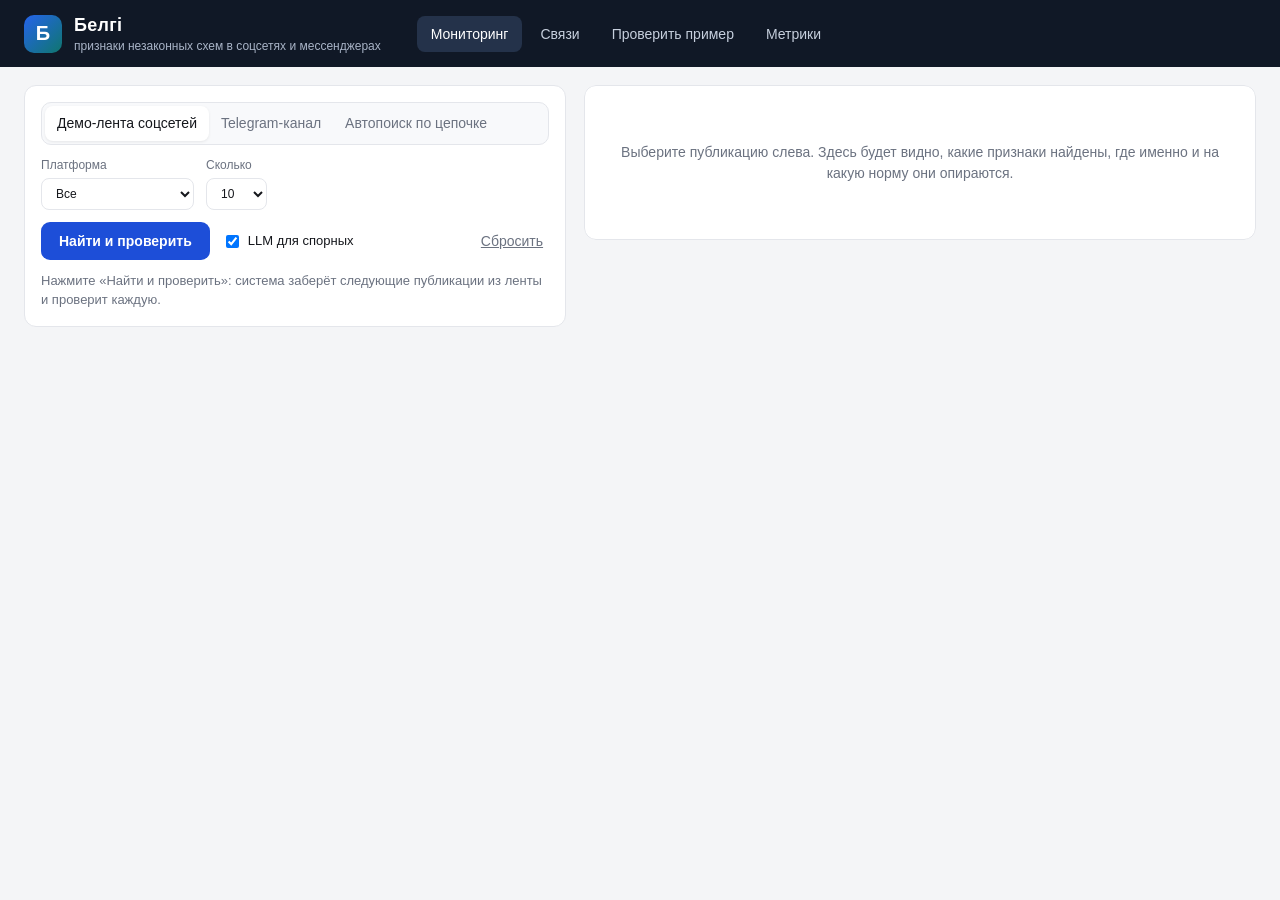
==== web/index.html @ 0bda5796 "Белгі: признаки незаконных розыгрышей, рекламы казино и пирамид Прототип для хакатона SafeNet KZ: дв" ====
<!doctype html>
<html lang="ru">
<head>
<meta charset="utf-8">
<meta name="viewport" content="width=device-width, initial-scale=1">
<title>Белгі · панель аналитика</title>
<link rel="stylesheet" href="style.css">
</head>
<body>
<header class="top">
  <div class="brand">
    <div class="logo">Б</div>
    <div>
      <div class="name">Белгі</div>
      <div class="sub">признаки незаконных схем в соцсетях и мессенджерах</div>
    </div>
  </div>
  <nav class="tabs">
    <button class="tab active" data-tab="monitor">Мониторинг</button>
    <button class="tab" data-tab="graph">Связи</button>
    <button class="tab" data-tab="check">Проверить пример</button>
    <button class="tab" data-tab="metrics">Метрики</button>
  </nav>
  <div class="status" id="status"></div>
</header>

<main>
  <section class="view active" id="view-monitor">
    <div class="left">
      <div class="panel search">
        <div class="seg" id="srcSeg">
          <button class="on" data-src="demo">Демо-лента соцсетей</button>
          <button data-src="telegram">Telegram-канал</button>
          <button data-src="crawl">Автопоиск по цепочке</button>
        </div>
        <div class="row" id="demoOpts">
          <label>Платформа
            <select id="platform">
              <option value="">Все</option>
              <option value="instagram">Instagram</option>
              <option value="telegram">Telegram</option>
              <option value="whatsapp">WhatsApp (жалобы)</option>
              <option value="tiktok">TikTok</option>
            </select>
          </label>
          <label>Сколько
            <select id="limit"><option>10</option><option>20</option><option value="50">все</option></select>
          </label>
        </div>
        <div class="row hidden" id="tgOpts">
          <label class="grow">Канал
            <input id="channel" placeholder="например, tengrinews">
          </label>
          <label>Сколько
            <select id="tgLimit"><option>10</option><option>20</option></select>
          </label>
        </div>
        <div class="row hidden" id="crawlOpts">
          <label class="grow">Стартовые публичные каналы (через запятую)
            <input id="seeds" placeholder="например, tengrinews, kz_rozygrysh">
          </label>
          <label>Каналов
            <select id="maxCh"><option>5</option><option selected>10</option><option>15</option><option>20</option></select>
          </label>
        </div>
        <div class="hint hidden" id="crawlHint">Система проверит стартовые каналы, возьмёт из их постов ссылки и упоминания других каналов и пойдёт дальше. Каналы, на которые ссылаются подозрительные посты, проверяются первыми. Читаются только открытые страницы t.me/s/.</div>
        <div class="row actions">
          <button class="primary" id="scanBtn">Найти и проверить</button>
          <label class="check"><input type="checkbox" id="useLlm" checked> LLM для спорных</label>
          <button class="link" id="resetBtn">Сбросить</button>
        </div>
        <div class="scaninfo" id="scanInfo">Нажмите «Найти и проверить»: система заберёт следующие публикации из ленты и проверит каждую.</div>
      </div>

      <div class="panel channels hidden" id="channels"></div>
      <div class="stats" id="stats"></div>
      <div class="queue" id="queue"></div>
    </div>
    <div class="right">
      <div class="panel case" id="case">
        <div class="empty">Выберите публикацию слева. Здесь будет видно, какие признаки найдены, где именно и на какую норму они опираются.</div>
      </div>
    </div>
  </section>

  <section class="view" id="view-graph">
    <div class="panel graphwrap">
      <div class="graphhead">
        <div>
          <h2>Связи между аккаунтами</h2>
          <p class="muted">Аккаунты связаны, если у них одна карта, телефон, промокод, ссылка или контакт «куратора». Номера показаны маской, в системе хранится только хеш.</p>
        </div>
        <div class="legend">
          <span><i class="dot high"></i>аккаунт, высокий риск</span>
          <span><i class="dot medium"></i>средний</span>
          <span><i class="dot low"></i>низкий</span>
          <span><i class="sq"></i>общая карта, телефон, промокод, ссылка</span>
        </div>
      </div>
      <div id="cy"></div>
      <div class="muted" id="graphEmpty">Связи появятся после проверки публикаций. В демо-ленте их видно после 20–30 публикаций.</div>
    </div>
  </section>

  <section class="view" id="view-check">
    <div class="checkgrid">
      <div class="panel">
        <h2>Проверить свой пример</h2>
        <p class="muted">Вставьте текст поста, комментария или сообщения на русском, казахском или транслитом. Можно приложить скриншот.</p>
        <textarea id="ctext" rows="8" placeholder="Текст публикации"></textarea>
        <div class="row">
          <input type="file" id="cfile" accept="image/*">
        </div>
        <div class="row presets">
          <span class="muted">Быстрые примеры:</span>
          <button class="chipbtn" data-preset="kk">казахский розыгрыш</button>
          <button class="chipbtn" data-preset="free">бесплатный конкурс</button>
          <button class="chipbtn" data-preset="mask">замаскированное казино</button>
          <button class="chipbtn" data-preset="pyr">пирамида на казахском</button>
        </div>
        <div class="row actions">
          <button class="primary" id="checkBtn">Проверить</button>
          <span class="muted" id="checkInfo"></span>
        </div>
      </div>
      <div class="panel case" id="checkCase">
        <div class="empty">Результат появится здесь.</div>
      </div>
    </div>
  </section>

  <section class="view" id="view-metrics">
    <div class="panel" id="metrics"></div>
  </section>
</main>

<script src="vendor/cytoscape.min.js"></script>
<script src="app.js"></script>
</body>
</html>
---- web/style.css ----
:root {
  --bg: #f4f5f7;
  --panel: #ffffff;
  --ink: #15171c;
  --muted: #6b7280;
  --line: #e4e6eb;
  --soft: #f8f9fb;
  --accent: #1d4ed8;
  --high: #dc2626; --high-bg: #fde8e8;
  --medium: #d97706; --medium-bg: #fdf1dc;
  --low: #6b7280; --low-bg: #eef0f3;
  --lottery: #b45309; --lottery-bg: #fdecc8;
  --casino: #7c3aed; --casino-bg: #ece3fd;
  --pyramid: #0f766e; --pyramid-bg: #d5f2ee;
  --counter: #15803d; --counter-bg: #dcf5e3;
  --radius: 12px;
}
* { box-sizing: border-box; }
body { margin: 0; background: var(--bg); color: var(--ink);
  font: 14px/1.45 -apple-system, BlinkMacSystemFont, "Segoe UI", Roboto, Arial, sans-serif; }
button, input, select, textarea { font: inherit; }
h2 { font-size: 17px; margin: 0 0 6px; }
.muted { color: var(--muted); }
.hidden { display: none !important; }

.top { display: flex; align-items: center; gap: 24px; padding: 12px 24px; background: #101826; color: #fff;
  position: sticky; top: 0; z-index: 10; }
.brand { display: flex; align-items: center; gap: 12px; }
.logo { width: 38px; height: 38px; border-radius: 10px; background: linear-gradient(135deg, #2563eb, #0f766e);
  display: grid; place-items: center; font-weight: 700; font-size: 20px; }
.name { font-weight: 700; font-size: 18px; letter-spacing: .3px; }
.sub { font-size: 12px; color: #a9b4c7; }
.tabs { display: flex; gap: 4px; margin-left: 12px; }
.tab { background: none; border: 0; color: #c6cfdd; padding: 8px 14px; border-radius: 8px; cursor: pointer; }
.tab:hover { background: #1c2638; color: #fff; }
.tab.active { background: #24324a; color: #fff; }
.status { margin-left: auto; display: flex; gap: 8px; font-size: 12px; }
.pill { padding: 4px 10px; border-radius: 99px; background: #1c2638; color: #c6cfdd; }
.pill.on::before { content: ""; display: inline-block; width: 7px; height: 7px; border-radius: 50%;
  background: #22c55e; margin-right: 6px; vertical-align: 1px; }
.pill.off::before { content: ""; display: inline-block; width: 7px; height: 7px; border-radius: 50%;
  background: #6b7280; margin-right: 6px; vertical-align: 1px; }

main { padding: 18px 24px 40px; }
.view { display: none; }
.view.active { display: block; }
#view-monitor.active { display: grid; grid-template-columns: minmax(380px, 44%) 1fr; gap: 18px; align-items: start; }
.panel { background: var(--panel); border: 1px solid var(--line); border-radius: var(--radius); padding: 16px; }
.right { position: sticky; top: 80px; max-height: calc(100vh - 100px); overflow: auto; border-radius: var(--radius); }

.search { display: flex; flex-direction: column; gap: 12px; }
.seg { display: inline-flex; background: var(--soft); border: 1px solid var(--line); border-radius: 10px; padding: 3px; }
.seg button { border: 0; background: none; padding: 7px 12px; border-radius: 8px; cursor: pointer; color: var(--muted); }
.seg button.on { background: #fff; color: var(--ink); box-shadow: 0 1px 3px rgba(0,0,0,.08); }
.row { display: flex; gap: 12px; align-items: end; flex-wrap: wrap; }
.row label { display: flex; flex-direction: column; gap: 4px; font-size: 12px; color: var(--muted); }
.row label.grow { flex: 1; }
.row label.check { flex-direction: row; align-items: center; gap: 6px; font-size: 13px; color: var(--ink); }
.actions { align-items: center; }
select, input[type=text], input:not([type]), textarea { border: 1px solid var(--line); border-radius: 8px;
  padding: 7px 10px; background: #fff; color: var(--ink); }
textarea { width: 100%; resize: vertical; }
.primary { background: var(--accent); color: #fff; border: 0; border-radius: 9px; padding: 9px 18px; cursor: pointer;
  font-weight: 600; }
.primary:disabled { opacity: .6; cursor: progress; }
.link { background: none; border: 0; color: var(--muted); cursor: pointer; text-decoration: underline; margin-left: auto; }
.scaninfo { font-size: 13px; color: var(--muted); }
.scaninfo b { color: var(--ink); }

.stats { display: flex; gap: 8px; flex-wrap: wrap; margin: 14px 0 10px; }
.stat { background: #fff; border: 1px solid var(--line); border-radius: 10px; padding: 8px 12px; min-width: 92px; }
.stat .n { font-size: 20px; font-weight: 700; }
.stat .l { font-size: 12px; color: var(--muted); }
.stat.high .n { color: var(--high); } .stat.medium .n { color: var(--medium); }

.queue { display: flex; flex-direction: column; gap: 8px; }
.item { background: #fff; border: 1px solid var(--line); border-left: 4px solid var(--low); border-radius: 10px;
  padding: 10px 12px; cursor: pointer; transition: box-shadow .15s, transform .15s; }
.item:hover { box-shadow: 0 2px 10px rgba(16,24,38,.08); }
.item.sel { outline: 2px solid var(--accent); }
.item.high { border-left-color: var(--high); } .item.medium { border-left-color: var(--medium); }
.item.fresh { animation: fresh 1.6s ease; }
@keyframes fresh { from { background: #e8f0ff; } to { background: #fff; } }
.item .meta { display: flex; gap: 8px; align-items: center; font-size: 12px; color: var(--muted); }
.item .acc { color: var(--ink); font-weight: 600; }
.item .snip { margin: 6px 0; display: -webkit-box; -webkit-line-clamp: 2; -webkit-box-orient: vertical; overflow: hidden; }
.item .chips { display: flex; gap: 6px; flex-wrap: wrap; }
.item .icons { margin-left: auto; display: flex; gap: 6px; }
.ic { font-size: 11px; padding: 1px 6px; border-radius: 5px; background: var(--soft); border: 1px solid var(--line); color: var(--muted); }
.plat { font-size: 11px; font-weight: 700; padding: 1px 6px; border-radius: 5px; background: #eef2ff; color: #3730a3; }
.badge { font-size: 12px; font-weight: 600; padding: 2px 8px; border-radius: 99px; }
.badge.high { background: var(--high-bg); color: var(--high); }
.badge.medium { background: var(--medium-bg); color: var(--medium); }
.badge.low { background: var(--low-bg); color: var(--low); }
.tag { font-size: 12px; padding: 2px 8px; border-radius: 6px; }
.tag.lottery { background: var(--lottery-bg); color: var(--lottery); }
.tag.casino { background: var(--casino-bg); color: var(--casino); }
.tag.pyramid { background: var(--pyramid-bg); color: var(--pyramid); }
.chip { font-size: 12px; padding: 2px 8px; border-radius: 99px; background: var(--soft); border: 1px solid var(--line); }
.fb { font-size: 11px; padding: 1px 6px; border-radius: 5px; }
.fb.confirmed { background: var(--high-bg); color: var(--high); }
.fb.false_positive { background: var(--counter-bg); color: var(--counter); }
.fb.sent { background: #e0e7ff; color: #3730a3; }

/* карточка */
.case .empty { color: var(--muted); padding: 40px 10px; text-align: center; }
.chead { display: flex; justify-content: space-between; gap: 12px; align-items: start; }
.chead .who { font-size: 13px; color: var(--muted); }
.chead .who b { color: var(--ink); font-size: 15px; }
.level { text-align: right; }
.level .big { font-size: 22px; font-weight: 800; }
.level .big.high { color: var(--high); } .level .big.medium { color: var(--medium); } .level .big.low { color: var(--low); }
.disc { font-size: 12px; color: #92400e; background: #fff7ed; border: 1px solid #fde4c4; border-radius: 8px; padding: 6px 10px; margin: 12px 0; }
.trackbars { display: grid; grid-template-columns: repeat(3, 1fr); gap: 8px; margin: 10px 0 4px; }
.tb { font-size: 12px; }
.tb .bar { height: 6px; background: var(--soft); border-radius: 4px; overflow: hidden; margin-top: 4px; }
.tb .bar i { display: block; height: 100%; }
.tb.lottery .bar i { background: var(--lottery); } .tb.casino .bar i { background: var(--casino); } .tb.pyramid .bar i { background: var(--pyramid); }
.computed { display: flex; gap: 10px; flex-wrap: wrap; margin: 12px 0; }
.calc { border: 1px solid var(--line); border-radius: 10px; padding: 8px 12px; background: var(--soft); }
.calc .v { font-size: 20px; font-weight: 800; }
.calc .k { font-size: 12px; color: var(--muted); }
h3 { font-size: 13px; text-transform: uppercase; letter-spacing: .5px; color: var(--muted); margin: 18px 0 8px; }
.feat { border: 1px solid var(--line); border-radius: 10px; padding: 10px 12px; margin-bottom: 8px; }
.feat .ft { display: flex; gap: 8px; align-items: center; }
.feat .ft b { flex: 1; }
.feat .w { font-size: 11px; color: var(--muted); }
.feat .q { margin: 6px 0 2px; display: flex; flex-direction: column; gap: 3px; }
.feat .q span { background: var(--soft); border-radius: 6px; padding: 3px 8px; font-size: 13px; }
.src { font-size: 11px; color: var(--muted); margin-left: 6px; }
.feat .det { font-size: 13px; margin-top: 4px; }
.feat .norm { font-size: 12px; color: var(--muted); margin-top: 4px; }
.feat .norm::before { content: "§ "; }
.feat.llm { border-style: dashed; }
.code { font-size: 11px; font-weight: 700; padding: 1px 6px; border-radius: 5px; }
.code.lottery { background: var(--lottery-bg); color: var(--lottery); }
.code.casino { background: var(--casino-bg); color: var(--casino); }
.code.pyramid { background: var(--pyramid-bg); color: var(--pyramid); }
.code.counter { background: var(--counter-bg); color: var(--counter); }
ul.miss { margin: 0; padding-left: 18px; color: var(--muted); }
.counter { border-color: #bfe8cb; background: #f6fcf8; }
.net { border: 1px solid #c7d2fe; background: #f5f7ff; border-radius: 10px; padding: 8px 12px; margin-bottom: 6px; font-size: 13px; }
.post { border: 1px solid var(--line); border-radius: 10px; padding: 12px; white-space: pre-wrap; background: #fff; }
.post mark { border-radius: 4px; padding: 0 2px; }
mark.lottery { background: var(--lottery-bg); box-shadow: inset 0 -2px 0 var(--lottery); }
mark.casino { background: var(--casino-bg); box-shadow: inset 0 -2px 0 var(--casino); }
mark.pyramid { background: var(--pyramid-bg); box-shadow: inset 0 -2px 0 var(--pyramid); }
mark.counter { background: var(--counter-bg); box-shadow: inset 0 -2px 0 var(--counter); }
.shot { display: grid; grid-template-columns: 180px 1fr; gap: 12px; margin-top: 10px; align-items: start; }
.shot img { width: 100%; border-radius: 8px; border: 1px solid var(--line); }
.label { font-size: 12px; color: var(--muted); margin: 10px 0 4px; }
.tr { display: grid; grid-template-columns: 52px 1fr; gap: 8px; padding: 4px 0; border-bottom: 1px dashed var(--line); }
.tr .t { font-variant-numeric: tabular-nums; color: var(--muted); font-size: 12px; padding-top: 2px; }
.ents { display: flex; gap: 6px; flex-wrap: wrap; }
.ent { font-size: 12px; padding: 3px 8px; border-radius: 8px; background: var(--soft); border: 1px solid var(--line); }
.ent.sig { border-color: #f5c2c2; background: #fff5f5; }
.cact { display: flex; gap: 8px; flex-wrap: wrap; margin-top: 16px; position: sticky; bottom: -16px; background: #fff;
  padding: 12px 0; border-top: 1px solid var(--line); }
.btn { border: 1px solid var(--line); background: #fff; border-radius: 9px; padding: 8px 12px; cursor: pointer; }
a.btn { text-decoration: none; color: inherit; }
.btn:hover { background: var(--soft); }
.btn.red { color: var(--high); border-color: #f5c2c2; }
.btn.green { color: var(--counter); border-color: #bfe8cb; }
.llmnote { font-size: 12px; color: var(--muted); margin-top: 6px; }

/* граф */
.graphwrap { height: calc(100vh - 120px); display: flex; flex-direction: column; }
.graphhead { display: flex; justify-content: space-between; gap: 20px; align-items: start; }
.graphhead p { margin: 0; max-width: 640px; }
.legend { display: flex; gap: 14px; flex-wrap: wrap; font-size: 12px; color: var(--muted); }
.dot { display: inline-block; width: 10px; height: 10px; border-radius: 50%; margin-right: 5px; vertical-align: -1px; }
.dot.high { background: var(--high); } .dot.medium { background: var(--medium); } .dot.low { background: #9ca3af; }
.sq { display: inline-block; width: 10px; height: 10px; background: #334155; margin-right: 5px; transform: rotate(45deg); }
#cy { flex: 1; min-height: 400px; margin-top: 10px; }

.checkgrid { display: grid; grid-template-columns: minmax(360px, 40%) 1fr; gap: 18px; align-items: start; }
.checkgrid .panel > * + * { margin-top: 10px; }
.presets { align-items: center; }
.chipbtn { border: 1px solid var(--line); background: var(--soft); border-radius: 99px; padding: 4px 10px; cursor: pointer; font-size: 12px; }

table.m { border-collapse: collapse; width: 100%; max-width: 760px; margin: 10px 0 18px; }
table.m th, table.m td { border-bottom: 1px solid var(--line); padding: 8px 10px; text-align: left; }
table.m td.num { font-variant-numeric: tabular-nums; }
.note { background: #fff7ed; border: 1px solid #fde4c4; border-radius: 8px; padding: 10px 12px; max-width: 760px; }

@media (max-width: 1000px) {
  #view-monitor.active, .checkgrid { grid-template-columns: 1fr; }
  .right { position: static; max-height: none; }
  .top { flex-wrap: wrap; }
}

.hint { font-size: 12px; color: var(--muted); }
.channels { margin-top: 14px; padding: 12px; display: flex; flex-direction: column; gap: 6px; }
.chhead { font-size: 12px; text-transform: uppercase; letter-spacing: .5px; color: var(--muted); }
.ch { border: 1px solid var(--line); border-left: 4px solid var(--line); border-radius: 8px; padding: 6px 10px; font-size: 13px; }
.ch.high { border-left-color: var(--high); } .ch.medium { border-left-color: var(--medium); }
.ch a { color: var(--ink); font-weight: 600; text-decoration: none; }
.chm { font-size: 12px; margin-top: 2px; } .chm .hi { color: var(--high); } .chm .me { color: var(--medium); }
.chs { font-size: 12px; }

#bootOverlay { position: fixed; inset: 0; background: rgba(16,24,38,.55); display: grid; place-items: center; z-index: 50; }
.bootbox { background: #fff; border-radius: 14px; padding: 22px 26px; max-width: 420px; display: flex; gap: 14px; align-items: center;
  box-shadow: 0 10px 40px rgba(0,0,0,.25); }
.spin { width: 26px; height: 26px; border-radius: 50%; border: 3px solid #dbe3f0; border-top-color: var(--accent);
  animation: spin 0.9s linear infinite; flex: none; }
@keyframes spin { to { transform: rotate(360deg); } }

/* телефоны */
#view-monitor > *, .checkgrid > * { min-width: 0; }
@media (max-width: 640px) {
  html, body { max-width: 100%; overflow-x: hidden; }
  .top { padding: 10px 16px; gap: 8px; }
  .sub { display: none; }
  .tabs { width: 100%; margin-left: 0; overflow-x: auto; flex-wrap: nowrap; }
  .tab { white-space: nowrap; padding: 6px 10px; }
  .status { margin-left: 0; flex-wrap: wrap; }
  .pill { white-space: nowrap; font-size: 11px; }
  main { padding: 12px 16px 32px; }
  .seg { display: flex; width: 100%; }
  .seg button { flex: 1; padding: 7px 6px; font-size: 13px; }
  .row { gap: 8px; }
  .row label { flex: 1; min-width: 120px; }
  .row label.check { flex: none; min-width: 0; }
  .item .meta { flex-wrap: wrap; }
  .item .icons { margin-left: 0; }
  .chead { flex-direction: column; }
  .level { text-align: left; }
  .trackbars { grid-template-columns: 1fr; }
  .shot { grid-template-columns: 1fr; }
  .cact { position: static; }
  .graphhead { flex-direction: column; }
  .stat { min-width: 0; flex: 1 1 28%; }
}
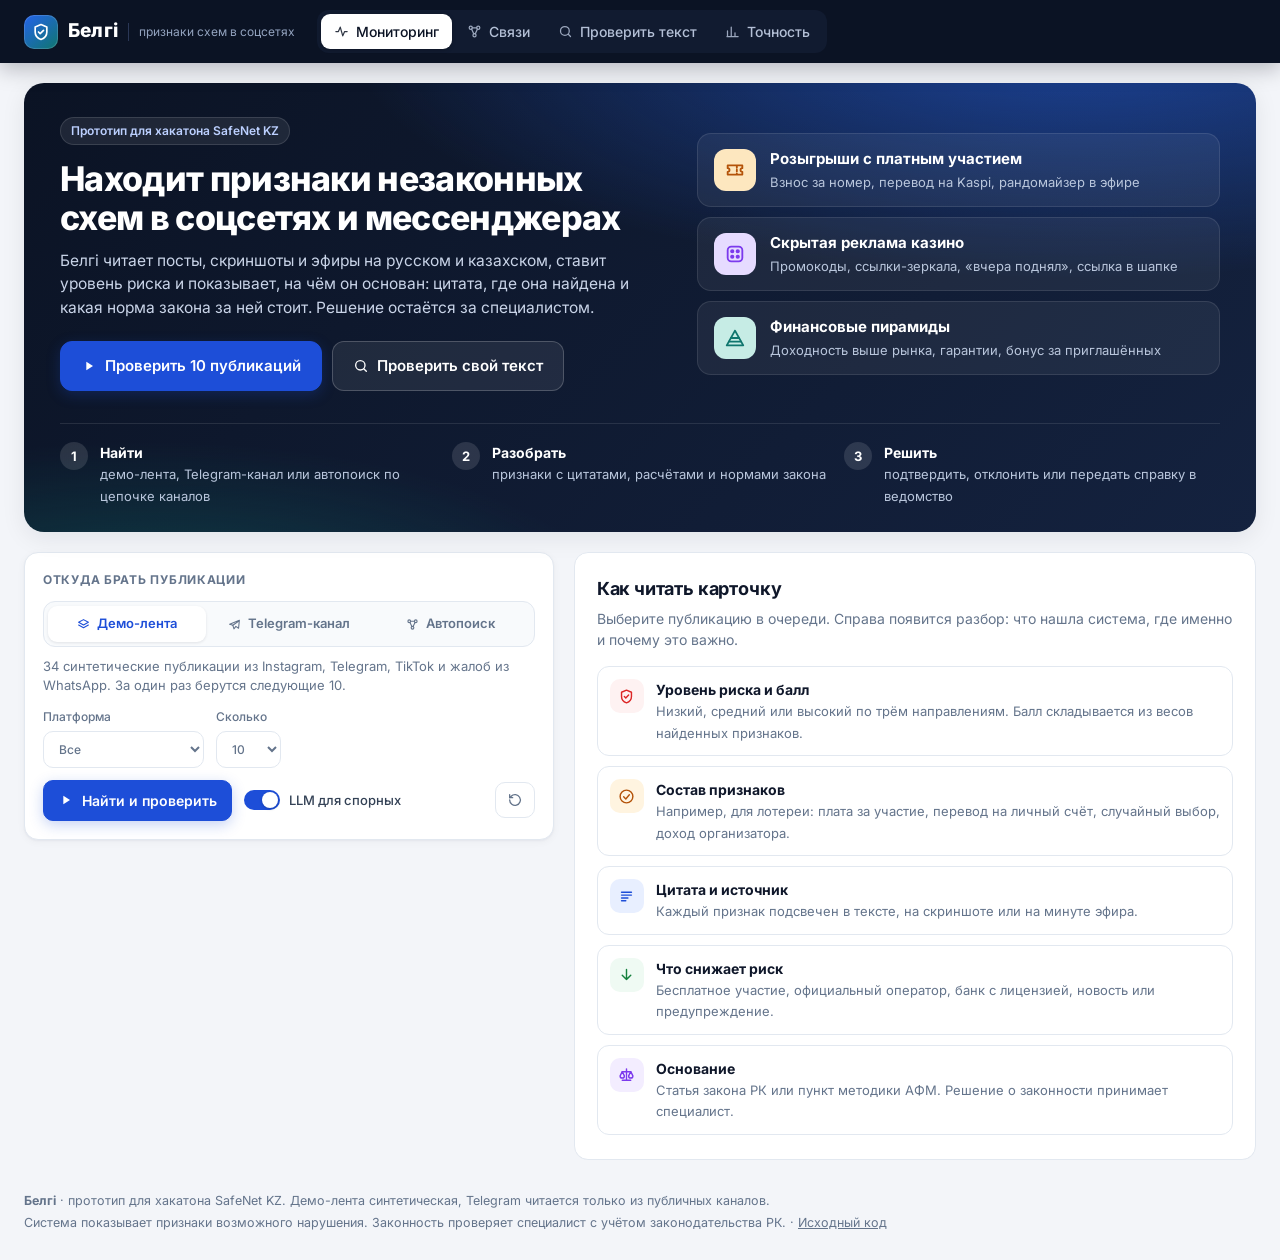
==== commit bfa4d6e2: "Новый дизайн панели аналитика Стартовый экран с объяснением и кнопкой демо, вердикт с кольцом балла," ====
--- a/web/index.html
+++ b/web/index.html
@@ -3,136 +3,200 @@
 <head>
 <meta charset="utf-8">
 <meta name="viewport" content="width=device-width, initial-scale=1">
-<title>Белгі · панель аналитика</title>
+<title>Белгі · признаки незаконных схем</title>
+<meta name="description" content="Белгі находит признаки незаконных розыгрышей, скрытой рекламы казино и финансовых пирамид в соцсетях Казахстана и объясняет каждый случай.">
+<link rel="icon" href="data:image/svg+xml,%3Csvg xmlns='http://www.w3.org/2000/svg' viewBox='0 0 32 32'%3E%3Crect width='32' height='32' rx='8' fill='%231d4ed8'/%3E%3Cpath d='M16 6l8 3v6c0 5-3.4 8.4-8 10-4.6-1.6-8-5-8-10V9z' fill='none' stroke='white' stroke-width='2.4' stroke-linejoin='round'/%3E%3Cpath d='M12.5 15.5l2.5 2.5 4.5-4.5' fill='none' stroke='white' stroke-width='2.4' stroke-linecap='round' stroke-linejoin='round'/%3E%3C/svg%3E">
 <link rel="stylesheet" href="style.css">
 </head>
 <body>
 <header class="top">
-  <div class="brand">
-    <div class="logo">Б</div>
-    <div>
-      <div class="name">Белгі</div>
-      <div class="sub">признаки незаконных схем в соцсетях и мессенджерах</div>
-    </div>
+  <div class="top-in">
+    <a class="brand" href="#" id="brandLink" aria-label="Белгі">
+      <span class="logo" data-icon="shield"></span>
+      <span class="name">Белгі</span>
+      <span class="tagline">признаки схем в соцсетях</span>
+    </a>
+    <nav class="tabs" aria-label="Разделы">
+      <button class="tab active" data-tab="monitor"><span data-icon="pulse"></span><span class="tl">Мониторинг</span><span class="ts">Лента</span></button>
+      <button class="tab" data-tab="graph"><span data-icon="network"></span><span class="tl">Связи</span><span class="ts">Связи</span></button>
+      <button class="tab" data-tab="check"><span data-icon="search"></span><span class="tl">Проверить текст</span><span class="ts">Проверка</span></button>
+      <button class="tab" data-tab="metrics"><span data-icon="chart"></span><span class="tl">Точность</span><span class="ts">Точность</span></button>
+    </nav>
+    <div class="status" id="status"></div>
   </div>
-  <nav class="tabs">
-    <button class="tab active" data-tab="monitor">Мониторинг</button>
-    <button class="tab" data-tab="graph">Связи</button>
-    <button class="tab" data-tab="check">Проверить пример</button>
-    <button class="tab" data-tab="metrics">Метрики</button>
-  </nav>
-  <div class="status" id="status"></div>
 </header>
 
 <main>
+  <!-- МОНИТОРИНГ -->
   <section class="view active" id="view-monitor">
-    <div class="left">
-      <div class="panel search">
-        <div class="seg" id="srcSeg">
-          <button class="on" data-src="demo">Демо-лента соцсетей</button>
-          <button data-src="telegram">Telegram-канал</button>
-          <button data-src="crawl">Автопоиск по цепочке</button>
-        </div>
-        <div class="row" id="demoOpts">
-          <label>Платформа
-            <select id="platform">
-              <option value="">Все</option>
-              <option value="instagram">Instagram</option>
-              <option value="telegram">Telegram</option>
-              <option value="whatsapp">WhatsApp (жалобы)</option>
-              <option value="tiktok">TikTok</option>
-            </select>
-          </label>
-          <label>Сколько
-            <select id="limit"><option>10</option><option>20</option><option value="50">все</option></select>
-          </label>
-        </div>
-        <div class="row hidden" id="tgOpts">
-          <label class="grow">Канал
-            <input id="channel" placeholder="например, tengrinews">
-          </label>
-          <label>Сколько
-            <select id="tgLimit"><option>10</option><option>20</option></select>
-          </label>
-        </div>
-        <div class="row hidden" id="crawlOpts">
-          <label class="grow">Стартовые публичные каналы (через запятую)
-            <input id="seeds" placeholder="например, tengrinews, kz_rozygrysh">
-          </label>
-          <label>Каналов
-            <select id="maxCh"><option>5</option><option selected>10</option><option>15</option><option>20</option></select>
-          </label>
-        </div>
-        <div class="hint hidden" id="crawlHint">Система проверит стартовые каналы, возьмёт из их постов ссылки и упоминания других каналов и пойдёт дальше. Каналы, на которые ссылаются подозрительные посты, проверяются первыми. Читаются только открытые страницы t.me/s/.</div>
-        <div class="row actions">
-          <button class="primary" id="scanBtn">Найти и проверить</button>
-          <label class="check"><input type="checkbox" id="useLlm" checked> LLM для спорных</label>
-          <button class="link" id="resetBtn">Сбросить</button>
-        </div>
-        <div class="scaninfo" id="scanInfo">Нажмите «Найти и проверить»: система заберёт следующие публикации из ленты и проверит каждую.</div>
-      </div>
-
-      <div class="panel channels hidden" id="channels"></div>
-      <div class="stats" id="stats"></div>
-      <div class="queue" id="queue"></div>
-    </div>
-    <div class="right">
-      <div class="panel case" id="case">
-        <div class="empty">Выберите публикацию слева. Здесь будет видно, какие признаки найдены, где именно и на какую норму они опираются.</div>
-      </div>
-    </div>
-  </section>
-
+    <div class="hero" id="hero">
+      <div class="hero-text">
+        <div class="eyebrow">Прототип для хакатона SafeNet KZ</div>
+        <h1>Находит признаки незаконных схем в соцсетях и мессенджерах</h1>
+        <p>Белгі читает посты, скриншоты и эфиры на русском и казахском, ставит уровень риска и показывает, на чём он основан: цитата, где она найдена и какая норма закона за ней стоит. Решение остаётся за специалистом.</p>
+        <div class="hero-cta">
+          <button class="btn primary big" id="heroScan"><span data-icon="play"></span>Проверить 10 публикаций</button>
+          <button class="btn ghost big" data-goto="check"><span data-icon="search"></span>Проверить свой текст</button>
+        </div>
+      </div>
+      <div class="hero-tracks">
+        <div class="tcard lottery">
+          <span class="tico" data-icon="ticket"></span>
+          <div><b>Розыгрыши с платным участием</b><span>Взнос за номер, перевод на Kaspi, рандомайзер в эфире</span></div>
+        </div>
+        <div class="tcard casino">
+          <span class="tico" data-icon="dice"></span>
+          <div><b>Скрытая реклама казино</b><span>Промокоды, ссылки-зеркала, «вчера поднял», ссылка в шапке</span></div>
+        </div>
+        <div class="tcard pyramid">
+          <span class="tico" data-icon="pyramid"></span>
+          <div><b>Финансовые пирамиды</b><span>Доходность выше рынка, гарантии, бонус за приглашённых</span></div>
+        </div>
+      </div>
+      <ol class="steps">
+        <li><span class="num">1</span><div><b>Найти</b><span>демо-лента, Telegram-канал или автопоиск по цепочке каналов</span></div></li>
+        <li><span class="num">2</span><div><b>Разобрать</b><span>признаки с цитатами, расчётами и нормами закона</span></div></li>
+        <li><span class="num">3</span><div><b>Решить</b><span>подтвердить, отклонить или передать справку в ведомство</span></div></li>
+      </ol>
+    </div>
+
+    <div class="workspace">
+      <aside class="left">
+        <div class="panel search">
+          <div class="panel-title">Откуда брать публикации</div>
+          <div class="seg" id="srcSeg">
+            <button class="on" data-src="demo"><span data-icon="layers"></span>Демо-лента</button>
+            <button data-src="telegram"><span data-icon="telegram"></span>Telegram-канал</button>
+            <button data-src="crawl"><span data-icon="network"></span>Автопоиск</button>
+          </div>
+          <p class="hint" id="srcHint">34 синтетические публикации из Instagram, Telegram, TikTok и жалоб из WhatsApp. За один раз берутся следующие 10.</p>
+          <div class="row" id="demoOpts">
+            <label>Платформа
+              <select id="platform">
+                <option value="">Все</option>
+                <option value="instagram">Instagram</option>
+                <option value="telegram">Telegram</option>
+                <option value="whatsapp">WhatsApp (жалобы)</option>
+                <option value="tiktok">TikTok</option>
+              </select>
+            </label>
+            <label>Сколько
+              <select id="limit"><option>10</option><option>20</option><option value="50">все</option></select>
+            </label>
+          </div>
+          <div class="row hidden" id="tgOpts">
+            <label class="grow">Публичный канал
+              <input id="channel" placeholder="например, tengrinews" autocomplete="off">
+            </label>
+            <label>Постов
+              <select id="tgLimit"><option>10</option><option>20</option></select>
+            </label>
+          </div>
+          <div class="row hidden" id="crawlOpts">
+            <label class="grow">Стартовые каналы, через запятую
+              <input id="seeds" placeholder="например, tengrinews" autocomplete="off">
+            </label>
+            <label>Каналов
+              <select id="maxCh"><option>5</option><option selected>10</option><option>15</option><option>20</option></select>
+            </label>
+          </div>
+          <div class="row actions">
+            <button class="btn primary" id="scanBtn"><span data-icon="play"></span>Найти и проверить</button>
+            <label class="switch" title="Спорные случаи дополнительно разбирает языковая модель. Она только ищет признаки с дословной цитатой, уровень меняет не больше чем на одну ступень.">
+              <input type="checkbox" id="useLlm" checked><span class="track"></span>LLM для спорных
+            </label>
+            <button class="btn subtle" id="resetBtn" title="Очистить очередь"><span data-icon="reset"></span></button>
+          </div>
+          <div class="scaninfo" id="scanInfo"></div>
+        </div>
+
+        <div class="kpis" id="stats"></div>
+        <div class="panel channels hidden" id="channels"></div>
+        <div class="filters hidden" id="filters"></div>
+        <div class="queue" id="queue"></div>
+      </aside>
+
+      <section class="right">
+        <div class="panel case" id="case"></div>
+      </section>
+    </div>
+  </section>
+
+  <!-- СВЯЗИ -->
   <section class="view" id="view-graph">
     <div class="panel graphwrap">
       <div class="graphhead">
         <div>
           <h2>Связи между аккаунтами</h2>
-          <p class="muted">Аккаунты связаны, если у них одна карта, телефон, промокод, ссылка или контакт «куратора». Номера показаны маской, в системе хранится только хеш.</p>
+          <p class="muted">Аккаунты связаны, если у них одна карта, телефон, промокод, ссылка или контакт «куратора». Так видно, что за разными страницами стоит одна схема. Номера показаны маской, в системе хранится только хеш.</p>
         </div>
         <div class="legend">
-          <span><i class="dot high"></i>аккаунт, высокий риск</span>
+          <span><i class="dot high"></i>высокий риск</span>
           <span><i class="dot medium"></i>средний</span>
           <span><i class="dot low"></i>низкий</span>
-          <span><i class="sq"></i>общая карта, телефон, промокод, ссылка</span>
-        </div>
-      </div>
-      <div id="cy"></div>
-      <div class="muted" id="graphEmpty">Связи появятся после проверки публикаций. В демо-ленте их видно после 20–30 публикаций.</div>
-    </div>
-  </section>
-
+          <span><i class="sq"></i>общий реквизит</span>
+        </div>
+      </div>
+      <div class="graphbody">
+        <div id="cy"></div>
+        <div class="gside" id="gside">
+          <div class="muted">Нажмите на аккаунт, чтобы увидеть его связи.</div>
+        </div>
+      </div>
+      <div class="empty-state hidden" id="graphEmpty">
+        <span data-icon="network"></span>
+        <b>Связей пока нет</b>
+        <span>Проверьте 20–30 публикаций демо-ленты: связи появятся, когда у разных аккаунтов найдутся общие реквизиты.</span>
+        <button class="btn primary" data-goto="monitor">Перейти к мониторингу</button>
+      </div>
+    </div>
+  </section>
+
+  <!-- ПРОВЕРИТЬ ТЕКСТ -->
   <section class="view" id="view-check">
     <div class="checkgrid">
-      <div class="panel">
+      <div class="panel checkform">
         <h2>Проверить свой пример</h2>
-        <p class="muted">Вставьте текст поста, комментария или сообщения на русском, казахском или транслитом. Можно приложить скриншот.</p>
-        <textarea id="ctext" rows="8" placeholder="Текст публикации"></textarea>
-        <div class="row">
+        <p class="muted">Вставьте пост, комментарий или сообщение на русском, казахском или транслитом. Можно приложить скриншот: текст с него распознается автоматически.</p>
+        <textarea id="ctext" rows="7" placeholder="Текст публикации"></textarea>
+        <label class="drop" id="drop">
           <input type="file" id="cfile" accept="image/*">
-        </div>
-        <div class="row presets">
-          <span class="muted">Быстрые примеры:</span>
-          <button class="chipbtn" data-preset="kk">казахский розыгрыш</button>
-          <button class="chipbtn" data-preset="free">бесплатный конкурс</button>
-          <button class="chipbtn" data-preset="mask">замаскированное казино</button>
-          <button class="chipbtn" data-preset="pyr">пирамида на казахском</button>
+          <span data-icon="image"></span>
+          <span id="dropText">Перетащите скриншот сюда или нажмите, чтобы выбрать</span>
+          <img id="dropPreview" class="hidden" alt="">
+        </label>
+        <div class="examples">
+          <div class="ex-title">Готовые примеры</div>
+          <button class="ex" data-preset="kk"><b>Розыгрыш на казахском</b><span>ҰТЫС, 1500 тг за нөмір, Kaspi</span></button>
+          <button class="ex" data-preset="free"><b>Бесплатный конкурс</b><span>подписка и лайк, должен остаться низким</span></button>
+          <button class="ex" data-preset="mask"><b>Замаскированное казино</b><span>«К а з и н о», зеркал0, промик</span></button>
+          <button class="ex" data-preset="pyr"><b>Пирамида на казахском</b><span>апта сайын 25% пайда</span></button>
         </div>
         <div class="row actions">
-          <button class="primary" id="checkBtn">Проверить</button>
+          <button class="btn primary" id="checkBtn"><span data-icon="search"></span>Проверить</button>
           <span class="muted" id="checkInfo"></span>
         </div>
       </div>
       <div class="panel case" id="checkCase">
-        <div class="empty">Результат появится здесь.</div>
-      </div>
-    </div>
-  </section>
-
+        <div class="empty-state">
+          <span data-icon="search"></span>
+          <b>Результат появится здесь</b>
+          <span>Выберите готовый пример или вставьте свой текст.</span>
+        </div>
+      </div>
+    </div>
+  </section>
+
+  <!-- ТОЧНОСТЬ -->
   <section class="view" id="view-metrics">
     <div class="panel" id="metrics"></div>
   </section>
 </main>
+
+<footer class="foot">
+  <div><b>Белгі</b> · прототип для хакатона SafeNet KZ. Демо-лента синтетическая, Telegram читается только из публичных каналов.</div>
+  <div>Система показывает признаки возможного нарушения. Законность проверяет специалист с учётом законодательства РК. · <a href="https://github.com/muhammedzhan-otter/belgi" target="_blank" rel="noopener">Исходный код</a></div>
+</footer>
 
 <script src="vendor/cytoscape.min.js"></script>
 <script src="app.js"></script>
--- a/web/style.css
+++ b/web/style.css
@@ -1,233 +1,445 @@
+@font-face { font-family: "Inter"; font-style: normal; font-display: swap; font-weight: 100 900;
+  src: url(vendor/fonts/inter-cyrillic-ext.woff2) format("woff2");
+  unicode-range: U+0460-052F, U+1C80-1C8A, U+20B4, U+2DE0-2DFF, U+A640-A69F, U+FE2E-FE2F; }
+@font-face { font-family: "Inter"; font-style: normal; font-display: swap; font-weight: 100 900;
+  src: url(vendor/fonts/inter-cyrillic.woff2) format("woff2");
+  unicode-range: U+0301, U+0400-045F, U+0490-0491, U+04B0-04B1, U+2116; }
+@font-face { font-family: "Inter"; font-style: normal; font-display: swap; font-weight: 100 900;
+  src: url(vendor/fonts/inter-latin-ext.woff2) format("woff2");
+  unicode-range: U+0100-02BA, U+02BD-02C5, U+02C7-02CC, U+02CE-02D7, U+02DD-02FF, U+0304, U+0308, U+0329, U+1D00-1DBF, U+1E00-1E9F, U+1EF2-1EFF, U+2020, U+20A0-20AB, U+20AD-20C0, U+2113, U+2C60-2C7F, U+A720-A7FF; }
+@font-face { font-family: "Inter"; font-style: normal; font-display: swap; font-weight: 100 900;
+  src: url(vendor/fonts/inter-latin.woff2) format("woff2");
+  unicode-range: U+0000-00FF, U+0131, U+0152-0153, U+02BB-02BC, U+02C6, U+02DA, U+02DC, U+0304, U+0308, U+0329, U+2000-206F, U+20AC, U+2122, U+2191, U+2193, U+2212, U+2215, U+FEFF, U+FFFD; }
+
 :root {
-  --bg: #f4f5f7;
+  --bg: #f3f5f9;
   --panel: #ffffff;
-  --ink: #15171c;
-  --muted: #6b7280;
-  --line: #e4e6eb;
-  --soft: #f8f9fb;
+  --ink: #0f172a;
+  --ink-2: #334155;
+  --muted: #64748b;
+  --faint: #94a3b8;
+  --line: #e2e8f0;
+  --line-2: #eef2f7;
+  --soft: #f8fafc;
+  --navy: #0b1324;
   --accent: #1d4ed8;
-  --high: #dc2626; --high-bg: #fde8e8;
-  --medium: #d97706; --medium-bg: #fdf1dc;
-  --low: #6b7280; --low-bg: #eef0f3;
-  --lottery: #b45309; --lottery-bg: #fdecc8;
-  --casino: #7c3aed; --casino-bg: #ece3fd;
-  --pyramid: #0f766e; --pyramid-bg: #d5f2ee;
-  --counter: #15803d; --counter-bg: #dcf5e3;
-  --radius: 12px;
+  --accent-2: #2563eb;
+  --accent-soft: #e8efff;
+  --high: #dc2626; --high-bg: #fef2f2; --high-line: #fecaca;
+  --medium: #d97706; --medium-bg: #fffbeb; --medium-line: #fde68a;
+  --low: #64748b; --low-bg: #f1f5f9;
+  --lottery: #b45309; --lottery-bg: #fff4e0; --lottery-mark: #fde7bf;
+  --casino: #7c3aed; --casino-bg: #f3edff; --casino-mark: #e6dbff;
+  --pyramid: #0f766e; --pyramid-bg: #e6f6f3; --pyramid-mark: #c6ece5;
+  --ok: #15803d; --ok-bg: #effaf3; --ok-mark: #d3f2de;
+  --r: 14px;
+  --shadow: 0 1px 2px rgba(15, 23, 42, .04), 0 2px 8px rgba(15, 23, 42, .04);
+  --shadow-2: 0 6px 24px rgba(15, 23, 42, .08);
 }
 * { box-sizing: border-box; }
+html { -webkit-text-size-adjust: 100%; }
 body { margin: 0; background: var(--bg); color: var(--ink);
-  font: 14px/1.45 -apple-system, BlinkMacSystemFont, "Segoe UI", Roboto, Arial, sans-serif; }
-button, input, select, textarea { font: inherit; }
-h2 { font-size: 17px; margin: 0 0 6px; }
+  font: 14px/1.5 "Inter", -apple-system, BlinkMacSystemFont, "Segoe UI", Roboto, Arial, sans-serif;
+  -webkit-font-smoothing: antialiased; }
+button, input, select, textarea { font: inherit; color: inherit; }
+a { color: var(--accent); }
+h1, h2, h3 { letter-spacing: -.01em; }
+h2 { font-size: 18px; margin: 0 0 6px; }
 .muted { color: var(--muted); }
 .hidden { display: none !important; }
-
-.top { display: flex; align-items: center; gap: 24px; padding: 12px 24px; background: #101826; color: #fff;
-  position: sticky; top: 0; z-index: 10; }
-.brand { display: flex; align-items: center; gap: 12px; }
-.logo { width: 38px; height: 38px; border-radius: 10px; background: linear-gradient(135deg, #2563eb, #0f766e);
-  display: grid; place-items: center; font-weight: 700; font-size: 20px; }
-.name { font-weight: 700; font-size: 18px; letter-spacing: .3px; }
-.sub { font-size: 12px; color: #a9b4c7; }
-.tabs { display: flex; gap: 4px; margin-left: 12px; }
-.tab { background: none; border: 0; color: #c6cfdd; padding: 8px 14px; border-radius: 8px; cursor: pointer; }
-.tab:hover { background: #1c2638; color: #fff; }
-.tab.active { background: #24324a; color: #fff; }
-.status { margin-left: auto; display: flex; gap: 8px; font-size: 12px; }
-.pill { padding: 4px 10px; border-radius: 99px; background: #1c2638; color: #c6cfdd; }
-.pill.on::before { content: ""; display: inline-block; width: 7px; height: 7px; border-radius: 50%;
-  background: #22c55e; margin-right: 6px; vertical-align: 1px; }
-.pill.off::before { content: ""; display: inline-block; width: 7px; height: 7px; border-radius: 50%;
-  background: #6b7280; margin-right: 6px; vertical-align: 1px; }
-
-main { padding: 18px 24px 40px; }
+.ico { width: 1em; height: 1em; display: inline-block; vertical-align: -.14em; flex: none; }
+[data-icon] { display: inline-flex; align-items: center; }
+
+/* ---------- шапка ---------- */
+.top { background: var(--navy); color: #fff; position: sticky; top: 0; z-index: 20;
+  box-shadow: 0 6px 20px rgba(2,6,23,.25); }
+.top-in { max-width: 1480px; margin: 0 auto; padding: 10px 24px; display: flex; align-items: center; gap: 22px; }
+.brand { display: flex; align-items: center; gap: 10px; color: #fff; text-decoration: none; }
+.logo { width: 34px; height: 34px; border-radius: 10px; background: linear-gradient(140deg, #2563eb, #0f766e);
+  display: grid; place-items: center; font-size: 20px; box-shadow: inset 0 0 0 1px rgba(255,255,255,.15); }
+.name { font-weight: 800; font-size: 19px; letter-spacing: .2px; }
+.tagline { font-size: 12px; color: #93a3bf; border-left: 1px solid #2a3756; padding-left: 10px; }
+.tabs { display: flex; gap: 2px; background: #111b30; padding: 4px; border-radius: 12px; }
+.tab { display: inline-flex; align-items: center; gap: 7px; background: none; border: 0; color: #b4c0d6;
+  padding: 7px 13px; border-radius: 9px; cursor: pointer; font-weight: 500; white-space: nowrap; }
+.tab .ico { font-size: 15px; opacity: .85; }
+.tab .ts { display: none; }
+.tab:hover { color: #fff; background: #1a2642; }
+.tab.active { background: #fff; color: var(--navy); box-shadow: 0 1px 4px rgba(0,0,0,.2); }
+.status { margin-left: auto; display: flex; gap: 6px; flex-wrap: wrap; justify-content: flex-end; }
+.pill { display: inline-flex; align-items: center; gap: 6px; padding: 4px 10px; border-radius: 99px; font-size: 12px;
+  background: #121c31; color: #b4c0d6; border: 1px solid #22304f; white-space: nowrap; }
+.pill i { width: 7px; height: 7px; border-radius: 50%; background: #64748b; }
+.pill.on i { background: #22c55e; box-shadow: 0 0 0 3px rgba(34,197,94,.18); }
+
+main { max-width: 1480px; margin: 0 auto; padding: 20px 24px 28px; }
 .view { display: none; }
-.view.active { display: block; }
-#view-monitor.active { display: grid; grid-template-columns: minmax(380px, 44%) 1fr; gap: 18px; align-items: start; }
-.panel { background: var(--panel); border: 1px solid var(--line); border-radius: var(--radius); padding: 16px; }
-.right { position: sticky; top: 80px; max-height: calc(100vh - 100px); overflow: auto; border-radius: var(--radius); }
-
+.view.active { display: block; animation: fadein .25s ease; }
+@keyframes fadein { from { opacity: 0; transform: translateY(4px); } to { opacity: 1; transform: none; } }
+.panel { background: var(--panel); border: 1px solid var(--line); border-radius: var(--r); padding: 18px; box-shadow: var(--shadow); }
+.panel-title { font-size: 12px; font-weight: 700; text-transform: uppercase; letter-spacing: .06em; color: var(--muted); }
+
+/* ---------- кнопки и поля ---------- */
+.btn { display: inline-flex; align-items: center; justify-content: center; gap: 8px; border: 1px solid var(--line);
+  background: #fff; border-radius: 10px; padding: 9px 14px; cursor: pointer; font-weight: 600; text-decoration: none;
+  color: var(--ink-2); transition: background .15s, box-shadow .15s, transform .05s; }
+.btn:hover { background: var(--soft); }
+.btn:active { transform: translateY(1px); }
+.btn.primary { background: var(--accent); border-color: var(--accent); color: #fff; box-shadow: 0 4px 14px rgba(29,78,216,.25); }
+.btn.primary:hover { background: var(--accent-2); }
+.btn.primary:disabled { opacity: .65; cursor: progress; }
+.btn.big { padding: 13px 20px; font-size: 15px; border-radius: 12px; }
+.btn.subtle { padding: 9px 11px; color: var(--muted); margin-left: auto; }
+.btn.red { color: var(--high); border-color: var(--high-line); }
+.btn.red:hover { background: var(--high-bg); }
+.btn.green { color: var(--ok); border-color: #bbe5c8; }
+.btn.green:hover { background: var(--ok-bg); }
+.btn.blue { color: var(--accent); border-color: #c7d6fb; }
+.btn.blue:hover { background: var(--accent-soft); }
+.btn .ico { font-size: 16px; }
+select, input:not([type]), input[type=text], textarea { border: 1px solid var(--line); border-radius: 10px;
+  padding: 9px 11px; background: #fff; outline: none; transition: border-color .15s, box-shadow .15s; }
+select:focus, input:focus, textarea:focus { border-color: #9db6f7; box-shadow: 0 0 0 4px rgba(37,99,235,.12); }
+textarea { width: 100%; resize: vertical; line-height: 1.5; }
+.row { display: flex; gap: 12px; align-items: end; flex-wrap: wrap; }
+.row label { display: flex; flex-direction: column; gap: 5px; font-size: 12px; font-weight: 500; color: var(--muted); }
+.row label.grow { flex: 1; min-width: 180px; }
+.row.actions { align-items: center; }
+.row label.switch { flex-direction: row; align-items: center; gap: 9px; cursor: pointer; color: var(--ink-2); font-size: 13px; user-select: none; }
+.switch input { display: none; }
+.switch .track { width: 36px; height: 20px; border-radius: 99px; background: #cbd5e1; position: relative; transition: background .15s; flex: none; }
+.switch .track::after { content: ""; position: absolute; top: 2px; left: 2px; width: 16px; height: 16px; border-radius: 50%;
+  background: #fff; box-shadow: 0 1px 3px rgba(0,0,0,.2); transition: transform .15s; }
+.switch input:checked + .track { background: var(--accent); }
+.switch input:checked + .track::after { transform: translateX(16px); }
+
+/* ---------- стартовый экран ---------- */
+.hero { position: relative; overflow: hidden; border-radius: 20px; padding: 34px 36px 26px; margin-bottom: 20px;
+  color: #fff; background: radial-gradient(1200px 400px at 85% -10%, rgba(37,99,235,.55), transparent 60%),
+  radial-gradient(800px 300px at 10% 120%, rgba(15,118,110,.45), transparent 60%), linear-gradient(135deg, #0b1324, #14223f);
+  display: grid; grid-template-columns: 1.15fr 1fr; gap: 28px 36px; box-shadow: var(--shadow-2); }
+.eyebrow { display: inline-block; font-size: 12px; font-weight: 600; color: #bcd0ff; background: rgba(255,255,255,.08);
+  border: 1px solid rgba(255,255,255,.12); padding: 4px 10px; border-radius: 99px; }
+.hero h1 { font-size: 34px; line-height: 1.15; margin: 14px 0 12px; font-weight: 800; letter-spacing: -.02em; }
+.hero p { color: #c9d4e8; font-size: 15.5px; margin: 0 0 22px; max-width: 640px; }
+.hero-cta { display: flex; gap: 10px; flex-wrap: wrap; }
+.hero .btn.ghost { background: rgba(255,255,255,.08); color: #fff; border-color: rgba(255,255,255,.2); }
+.hero .btn.ghost:hover { background: rgba(255,255,255,.14); }
+.hero-tracks { display: flex; flex-direction: column; gap: 10px; align-self: center; }
+.tcard { display: flex; gap: 14px; align-items: center; background: rgba(255,255,255,.06); border: 1px solid rgba(255,255,255,.1);
+  border-radius: 14px; padding: 14px 16px; }
+.tcard b { display: block; font-size: 15px; }
+.tcard div span { font-size: 13px; color: #b9c6dc; }
+.tico { width: 42px; height: 42px; border-radius: 12px; display: grid !important; place-items: center; font-size: 22px; flex: none; }
+.tcard.lottery .tico { background: #fde7bf; color: var(--lottery); }
+.tcard.casino .tico { background: #e6dbff; color: var(--casino); }
+.tcard.pyramid .tico { background: #c6ece5; color: var(--pyramid); }
+.steps { grid-column: 1 / -1; list-style: none; margin: 4px 0 0; padding: 18px 0 0; display: grid; grid-template-columns: repeat(3, 1fr);
+  gap: 16px; border-top: 1px solid rgba(255,255,255,.1); }
+.steps li { display: flex; gap: 12px; align-items: flex-start; }
+.steps .num { width: 28px; height: 28px; border-radius: 50%; background: rgba(255,255,255,.12); display: grid; place-items: center;
+  font-weight: 700; font-size: 13px; flex: none; }
+.steps b { display: block; }
+.steps div span { color: #b9c6dc; font-size: 13px; }
+
+/* ---------- рабочая область ---------- */
+.workspace { display: grid; grid-template-columns: minmax(400px, 43%) 1fr; gap: 20px; align-items: start; }
+.workspace > *, .checkgrid > * { min-width: 0; }
+.left { display: flex; flex-direction: column; gap: 14px; }
+.right { position: sticky; top: 76px; max-height: calc(100vh - 96px); overflow: auto; border-radius: var(--r); scrollbar-width: thin; }
 .search { display: flex; flex-direction: column; gap: 12px; }
-.seg { display: inline-flex; background: var(--soft); border: 1px solid var(--line); border-radius: 10px; padding: 3px; }
-.seg button { border: 0; background: none; padding: 7px 12px; border-radius: 8px; cursor: pointer; color: var(--muted); }
-.seg button.on { background: #fff; color: var(--ink); box-shadow: 0 1px 3px rgba(0,0,0,.08); }
-.row { display: flex; gap: 12px; align-items: end; flex-wrap: wrap; }
-.row label { display: flex; flex-direction: column; gap: 4px; font-size: 12px; color: var(--muted); }
-.row label.grow { flex: 1; }
-.row label.check { flex-direction: row; align-items: center; gap: 6px; font-size: 13px; color: var(--ink); }
-.actions { align-items: center; }
-select, input[type=text], input:not([type]), textarea { border: 1px solid var(--line); border-radius: 8px;
-  padding: 7px 10px; background: #fff; color: var(--ink); }
-textarea { width: 100%; resize: vertical; }
-.primary { background: var(--accent); color: #fff; border: 0; border-radius: 9px; padding: 9px 18px; cursor: pointer;
-  font-weight: 600; }
-.primary:disabled { opacity: .6; cursor: progress; }
-.link { background: none; border: 0; color: var(--muted); cursor: pointer; text-decoration: underline; margin-left: auto; }
+.seg { display: grid; grid-template-columns: repeat(3, 1fr); background: var(--soft); border: 1px solid var(--line); border-radius: 12px; padding: 4px; gap: 4px; }
+.seg button { display: inline-flex; align-items: center; justify-content: center; gap: 7px; border: 0; background: none; padding: 8px 6px;
+  border-radius: 9px; cursor: pointer; color: var(--muted); font-weight: 600; font-size: 13px; white-space: nowrap; }
+.seg button:hover { color: var(--ink); }
+.seg button.on { background: #fff; color: var(--accent); box-shadow: 0 1px 3px rgba(15,23,42,.1); }
+.hint { margin: -2px 0 0; font-size: 13px; color: var(--muted); }
 .scaninfo { font-size: 13px; color: var(--muted); }
+.scaninfo:empty { display: none; }
 .scaninfo b { color: var(--ink); }
-
-.stats { display: flex; gap: 8px; flex-wrap: wrap; margin: 14px 0 10px; }
-.stat { background: #fff; border: 1px solid var(--line); border-radius: 10px; padding: 8px 12px; min-width: 92px; }
-.stat .n { font-size: 20px; font-weight: 700; }
-.stat .l { font-size: 12px; color: var(--muted); }
-.stat.high .n { color: var(--high); } .stat.medium .n { color: var(--medium); }
+.scaninfo.err { color: var(--high); }
+
+.kpis { display: grid; grid-template-columns: repeat(4, 1fr); gap: 10px; }
+.kpis:empty { display: none; }
+.kpi { background: #fff; border: 1px solid var(--line); border-radius: 12px; padding: 10px 12px; box-shadow: var(--shadow); }
+.kpi .n { font-size: 24px; font-weight: 800; letter-spacing: -.02em; line-height: 1.1; }
+.kpi .l { font-size: 12px; color: var(--muted); }
+.kpi.high .n { color: var(--high); } .kpi.medium .n { color: var(--medium); } .kpi.linked .n { color: var(--accent); }
+.dist { grid-column: 1 / -1; display: flex; flex-direction: column; gap: 7px; background: #fff; border: 1px solid var(--line);
+  border-radius: 12px; padding: 10px 12px; box-shadow: var(--shadow); }
+.dist .bar { display: flex; height: 8px; border-radius: 99px; overflow: hidden; background: var(--line-2); gap: 2px; }
+.dist .bar i { display: block; height: 100%; }
+.dist .bar .lottery { background: var(--lottery); } .dist .bar .casino { background: var(--casino); } .dist .bar .pyramid { background: var(--pyramid); }
+.dist .lg { display: flex; gap: 14px; flex-wrap: wrap; font-size: 12px; color: var(--muted); }
+.dist .lg b { color: var(--ink); }
+.dist .lg i { display: inline-block; width: 8px; height: 8px; border-radius: 2px; margin-right: 5px; }
+
+.filters { display: flex; gap: 6px; flex-wrap: wrap; align-items: center; }
+.fchip { border: 1px solid var(--line); background: #fff; border-radius: 99px; padding: 5px 11px; cursor: pointer; font-size: 12.5px;
+  font-weight: 600; color: var(--ink-2); display: inline-flex; gap: 6px; align-items: center; }
+.fchip .c { color: var(--faint); font-weight: 600; }
+.fchip.on { background: var(--navy); color: #fff; border-color: var(--navy); }
+.fchip.on .c { color: #93a3bf; }
+.fsep { width: 1px; height: 18px; background: var(--line); margin: 0 2px; }
 
 .queue { display: flex; flex-direction: column; gap: 8px; }
-.item { background: #fff; border: 1px solid var(--line); border-left: 4px solid var(--low); border-radius: 10px;
-  padding: 10px 12px; cursor: pointer; transition: box-shadow .15s, transform .15s; }
-.item:hover { box-shadow: 0 2px 10px rgba(16,24,38,.08); }
-.item.sel { outline: 2px solid var(--accent); }
-.item.high { border-left-color: var(--high); } .item.medium { border-left-color: var(--medium); }
-.item.fresh { animation: fresh 1.6s ease; }
-@keyframes fresh { from { background: #e8f0ff; } to { background: #fff; } }
-.item .meta { display: flex; gap: 8px; align-items: center; font-size: 12px; color: var(--muted); }
-.item .acc { color: var(--ink); font-weight: 600; }
-.item .snip { margin: 6px 0; display: -webkit-box; -webkit-line-clamp: 2; -webkit-box-orient: vertical; overflow: hidden; }
-.item .chips { display: flex; gap: 6px; flex-wrap: wrap; }
-.item .icons { margin-left: auto; display: flex; gap: 6px; }
-.ic { font-size: 11px; padding: 1px 6px; border-radius: 5px; background: var(--soft); border: 1px solid var(--line); color: var(--muted); }
-.plat { font-size: 11px; font-weight: 700; padding: 1px 6px; border-radius: 5px; background: #eef2ff; color: #3730a3; }
-.badge { font-size: 12px; font-weight: 600; padding: 2px 8px; border-radius: 99px; }
-.badge.high { background: var(--high-bg); color: var(--high); }
-.badge.medium { background: var(--medium-bg); color: var(--medium); }
+.item { display: grid; grid-template-columns: 46px 1fr; gap: 12px; background: #fff; border: 1px solid var(--line);
+  border-radius: 13px; padding: 12px 14px; cursor: pointer; position: relative; box-shadow: var(--shadow);
+  transition: border-color .15s, box-shadow .15s; }
+.item::before { content: ""; position: absolute; left: -1px; top: 12px; bottom: 12px; width: 3px; border-radius: 0 3px 3px 0; background: var(--line); }
+.item.high::before { background: var(--high); } .item.medium::before { background: var(--medium); }
+.item:hover { border-color: #cdd6e4; box-shadow: var(--shadow-2); }
+.item.sel { border-color: var(--accent); box-shadow: 0 0 0 3px rgba(37,99,235,.15); }
+.item.fresh { animation: fresh 1.8s ease; }
+@keyframes fresh { from { background: #eaf1ff; } to { background: #fff; } }
+.ring { width: 46px; height: 46px; position: relative; flex: none; }
+.ring svg { width: 100%; height: 100%; transform: rotate(-90deg); display: block; }
+.ring b { position: absolute; inset: 0; display: grid; place-items: center; font-size: 13px; font-weight: 800; }
+.ring.high { color: var(--high); } .ring.medium { color: var(--medium); } .ring.low { color: var(--low); }
+.imeta { display: flex; gap: 6px; align-items: center; flex-wrap: wrap; font-size: 12px; color: var(--muted); }
+.imeta .acc { color: var(--ink); font-weight: 700; font-size: 13px; }
+.imeta .time { margin-left: auto; white-space: nowrap; }
+.imeta .flag { padding: 1px 5px; }
+.snip { margin: 5px 0 7px; color: var(--ink-2); display: -webkit-box; -webkit-line-clamp: 2; -webkit-box-orient: vertical; overflow: hidden; word-break: break-word; }
+.chips { display: flex; gap: 6px; flex-wrap: wrap; align-items: center; }
+.chip { font-size: 12px; padding: 2px 9px; border-radius: 99px; background: var(--soft); border: 1px solid var(--line); color: var(--ink-2); }
+.chip.none { color: var(--muted); }
+.flags { display: inline-flex; gap: 5px; margin-left: auto; }
+.flag { display: inline-flex; align-items: center; gap: 4px; font-size: 11px; padding: 2px 7px; border-radius: 6px;
+  background: var(--soft); border: 1px solid var(--line); color: var(--muted); }
+.flag.net { color: var(--accent); background: var(--accent-soft); border-color: #cfdcff; }
+.badge { display: inline-flex; align-items: center; font-size: 11.5px; font-weight: 700; padding: 2px 8px; border-radius: 99px; }
+.badge.high { background: var(--high-bg); color: var(--high); box-shadow: inset 0 0 0 1px var(--high-line); }
+.badge.medium { background: var(--medium-bg); color: var(--medium); box-shadow: inset 0 0 0 1px var(--medium-line); }
 .badge.low { background: var(--low-bg); color: var(--low); }
-.tag { font-size: 12px; padding: 2px 8px; border-radius: 6px; }
-.tag.lottery { background: var(--lottery-bg); color: var(--lottery); }
-.tag.casino { background: var(--casino-bg); color: var(--casino); }
-.tag.pyramid { background: var(--pyramid-bg); color: var(--pyramid); }
-.chip { font-size: 12px; padding: 2px 8px; border-radius: 99px; background: var(--soft); border: 1px solid var(--line); }
-.fb { font-size: 11px; padding: 1px 6px; border-radius: 5px; }
+.trk { display: inline-flex; align-items: center; gap: 5px; font-size: 12px; font-weight: 600; padding: 2px 8px; border-radius: 6px; }
+.trk.lottery { background: var(--lottery-bg); color: var(--lottery); }
+.trk.casino { background: var(--casino-bg); color: var(--casino); }
+.trk.pyramid { background: var(--pyramid-bg); color: var(--pyramid); }
+.plat { display: inline-flex; align-items: center; justify-content: center; width: 22px; height: 22px; border-radius: 6px;
+  background: var(--soft); border: 1px solid var(--line); color: var(--ink-2); font-size: 13px; flex: none; }
+.plat.instagram { color: #c13584; } .plat.telegram { color: #229ed9; } .plat.whatsapp { color: #128c7e; } .plat.tiktok { color: #111; }
+.fb { display: inline-flex; align-items: center; gap: 4px; font-size: 11px; font-weight: 600; padding: 2px 8px; border-radius: 6px; }
 .fb.confirmed { background: var(--high-bg); color: var(--high); }
-.fb.false_positive { background: var(--counter-bg); color: var(--counter); }
-.fb.sent { background: #e0e7ff; color: #3730a3; }
-
-/* карточка */
-.case .empty { color: var(--muted); padding: 40px 10px; text-align: center; }
-.chead { display: flex; justify-content: space-between; gap: 12px; align-items: start; }
-.chead .who { font-size: 13px; color: var(--muted); }
-.chead .who b { color: var(--ink); font-size: 15px; }
-.level { text-align: right; }
-.level .big { font-size: 22px; font-weight: 800; }
-.level .big.high { color: var(--high); } .level .big.medium { color: var(--medium); } .level .big.low { color: var(--low); }
-.disc { font-size: 12px; color: #92400e; background: #fff7ed; border: 1px solid #fde4c4; border-radius: 8px; padding: 6px 10px; margin: 12px 0; }
-.trackbars { display: grid; grid-template-columns: repeat(3, 1fr); gap: 8px; margin: 10px 0 4px; }
-.tb { font-size: 12px; }
-.tb .bar { height: 6px; background: var(--soft); border-radius: 4px; overflow: hidden; margin-top: 4px; }
-.tb .bar i { display: block; height: 100%; }
+.fb.false_positive { background: var(--ok-bg); color: var(--ok); }
+.fb.sent { background: var(--accent-soft); color: var(--accent); }
+.qempty { text-align: center; font-size: 13px; color: var(--muted); padding: 18px; border: 1px dashed var(--line); border-radius: 12px; }
+
+.channels { padding: 14px; display: flex; flex-direction: column; gap: 6px; }
+.ch { border: 1px solid var(--line); border-left: 3px solid var(--line); border-radius: 10px; padding: 7px 11px; font-size: 13px; }
+.ch.high { border-left-color: var(--high); } .ch.medium { border-left-color: var(--medium); }
+.ch a { color: var(--ink); font-weight: 700; text-decoration: none; }
+.chm { font-size: 12px; margin-top: 2px; color: var(--muted); } .chm .hi { color: var(--high); } .chm .me { color: var(--medium); }
+
+/* ---------- карточка кейса ---------- */
+.case { padding: 0; overflow: hidden; }
+.cin { padding: 18px 20px 0; }
+.chead { display: flex; gap: 12px; align-items: center; }
+.chead .plat { width: 38px; height: 38px; border-radius: 11px; font-size: 19px; }
+.chead .who { min-width: 0; }
+.chead .who b { font-size: 15px; }
+.chead .who .sub2 { font-size: 12.5px; color: var(--muted); }
+.chead .src { margin-left: auto; font-size: 13px; display: inline-flex; gap: 5px; align-items: center; text-decoration: none; white-space: nowrap; }
+.verdict { display: flex; align-items: center; gap: 16px; margin: 14px 0 0; padding: 14px 16px; border-radius: 14px; border: 1px solid; }
+.verdict.high { background: var(--high-bg); border-color: var(--high-line); }
+.verdict.medium { background: var(--medium-bg); border-color: var(--medium-line); }
+.verdict.low { background: var(--soft); border-color: var(--line); }
+.verdict .vtxt { flex: 1; min-width: 0; }
+.verdict .vlevel { font-size: 21px; font-weight: 800; letter-spacing: -.01em; display: flex; align-items: center; gap: 10px; flex-wrap: wrap; }
+.verdict.high .vlevel { color: var(--high); } .verdict.medium .vlevel { color: var(--medium); } .verdict.low .vlevel { color: var(--ink-2); }
+.verdict .vwhy { font-size: 13.5px; color: var(--ink-2); margin-top: 4px; }
+.verdict .ring { width: 64px; height: 64px; }
+.verdict .ring b { font-size: 18px; }
+.tracks3 { display: grid; grid-template-columns: repeat(3, 1fr); gap: 10px; margin-top: 12px; }
+.tb { font-size: 12px; color: var(--muted); }
+.tb .tl { display: flex; justify-content: space-between; } .tb .tl b { color: var(--ink-2); font-weight: 600; }
+.tb .bar { height: 5px; background: var(--line-2); border-radius: 4px; overflow: hidden; margin-top: 4px; }
+.tb .bar i { display: block; height: 100%; border-radius: 4px; }
 .tb.lottery .bar i { background: var(--lottery); } .tb.casino .bar i { background: var(--casino); } .tb.pyramid .bar i { background: var(--pyramid); }
-.computed { display: flex; gap: 10px; flex-wrap: wrap; margin: 12px 0; }
-.calc { border: 1px solid var(--line); border-radius: 10px; padding: 8px 12px; background: var(--soft); }
-.calc .v { font-size: 20px; font-weight: 800; }
-.calc .k { font-size: 12px; color: var(--muted); }
-h3 { font-size: 13px; text-transform: uppercase; letter-spacing: .5px; color: var(--muted); margin: 18px 0 8px; }
-.feat { border: 1px solid var(--line); border-radius: 10px; padding: 10px 12px; margin-bottom: 8px; }
-.feat .ft { display: flex; gap: 8px; align-items: center; }
-.feat .ft b { flex: 1; }
-.feat .w { font-size: 11px; color: var(--muted); }
-.feat .q { margin: 6px 0 2px; display: flex; flex-direction: column; gap: 3px; }
-.feat .q span { background: var(--soft); border-radius: 6px; padding: 3px 8px; font-size: 13px; }
-.src { font-size: 11px; color: var(--muted); margin-left: 6px; }
-.feat .det { font-size: 13px; margin-top: 4px; }
-.feat .norm { font-size: 12px; color: var(--muted); margin-top: 4px; }
-.feat .norm::before { content: "§ "; }
-.feat.llm { border-style: dashed; }
-.code { font-size: 11px; font-weight: 700; padding: 1px 6px; border-radius: 5px; }
+.calcs { display: flex; gap: 10px; flex-wrap: wrap; margin-top: 14px; }
+.calc { flex: 1; min-width: 190px; border-radius: 12px; padding: 11px 14px; background: linear-gradient(135deg, #0b1324, #1b2b4d); color: #fff; }
+.calc .v { font-size: 22px; font-weight: 800; letter-spacing: -.02em; }
+.calc .k { font-size: 12px; color: #b9c6dc; }
+.calc .x { font-size: 12px; color: #93c5fd; margin-top: 2px; }
+.sec { padding: 0 20px; }
+.sec-t { display: flex; align-items: center; gap: 8px; font-size: 12px; font-weight: 700; text-transform: uppercase; letter-spacing: .06em;
+  color: var(--muted); margin: 20px 0 10px; }
+.sec-t .lgd { margin-left: auto; text-transform: none; letter-spacing: 0; font-weight: 500; display: flex; gap: 12px; flex: none; }
+.sec-t .lgd i { display: inline-block; width: 16px; height: 9px; border-radius: 3px; margin-right: 5px; vertical-align: -1px; }
+.checklist { display: grid; grid-template-columns: repeat(2, 1fr); gap: 8px; }
+.ck { display: flex; gap: 8px; align-items: center; font-size: 13px; padding: 8px 11px; border-radius: 10px; border: 1px solid var(--line); background: #fff; }
+.ck .ico { font-size: 16px; }
+.ck.yes { border-color: var(--high-line); background: var(--high-bg); color: #7f1d1d; }
+.ck.yes .ico { color: var(--high); }
+.ck.no { color: var(--muted); border-style: dashed; }
+.post { border: 1px solid var(--line); border-radius: 12px; padding: 13px 15px; white-space: pre-wrap; background: #fff; line-height: 1.6; word-break: break-word; }
+.post mark { border-radius: 4px; padding: 1px 2px; color: inherit; }
+mark.lottery { background: var(--lottery-mark); box-shadow: inset 0 -2px 0 var(--lottery); }
+mark.casino { background: var(--casino-mark); box-shadow: inset 0 -2px 0 var(--casino); }
+mark.pyramid { background: var(--pyramid-mark); box-shadow: inset 0 -2px 0 var(--pyramid); }
+mark.counter { background: var(--ok-mark); box-shadow: inset 0 -2px 0 var(--ok); }
+.label { display: flex; align-items: center; gap: 6px; font-size: 12px; font-weight: 600; color: var(--muted); margin: 12px 0 6px; }
+.shot { display: grid; grid-template-columns: 170px 1fr; gap: 12px; align-items: start; }
+.shot img { width: 100%; border-radius: 10px; border: 1px solid var(--line); cursor: zoom-in; background: var(--soft); }
+.tr { display: grid; grid-template-columns: 54px 1fr; gap: 10px; padding: 7px 0; border-bottom: 1px dashed var(--line); }
+.tr:last-child { border-bottom: 0; }
+.tr .t { font-variant-numeric: tabular-nums; color: var(--accent); font-weight: 700; font-size: 12px; padding-top: 2px; }
+.feat { border: 1px solid var(--line); border-radius: 12px; padding: 12px 14px; margin-bottom: 8px; background: #fff; }
+.feat .ft { display: flex; gap: 10px; align-items: center; }
+.feat .ft b { flex: 1; font-size: 14px; }
+.wbar { display: inline-flex; gap: 2px; }
+.wbar i { width: 6px; height: 12px; border-radius: 2px; background: var(--line); }
+.wbar.lottery i.on { background: var(--lottery); } .wbar.casino i.on { background: var(--casino); } .wbar.pyramid i.on { background: var(--pyramid); }
+.wbar.counter i.on { background: var(--ok); } .wbar.none i.on { background: var(--accent); }
+.quotes { display: flex; flex-direction: column; gap: 5px; margin: 9px 0 2px; }
+.q { display: flex; gap: 8px; align-items: baseline; background: var(--soft); border-radius: 8px; padding: 5px 10px; font-size: 13.5px; }
+.q .qt { flex: 1; word-break: break-word; }
+.src-tag { display: inline-flex; gap: 4px; align-items: center; font-size: 11.5px; color: var(--muted); white-space: nowrap; }
+.feat .det { font-size: 13px; margin-top: 7px; color: var(--ink-2); }
+.feat .norm { display: flex; gap: 7px; font-size: 12px; color: var(--muted); margin-top: 8px; padding-top: 8px; border-top: 1px dashed var(--line); }
+.feat .norm .ico { font-size: 14px; margin-top: 1px; color: var(--faint); }
+.feat.llm { border-style: dashed; border-color: #b9c8f2; background: #fbfcff; }
+.feat.counter { border-color: #c9ead5; background: var(--ok-bg); }
+.code { font-size: 11px; font-weight: 800; padding: 2px 6px; border-radius: 6px; letter-spacing: .02em; }
 .code.lottery { background: var(--lottery-bg); color: var(--lottery); }
 .code.casino { background: var(--casino-bg); color: var(--casino); }
 .code.pyramid { background: var(--pyramid-bg); color: var(--pyramid); }
-.code.counter { background: var(--counter-bg); color: var(--counter); }
-ul.miss { margin: 0; padding-left: 18px; color: var(--muted); }
-.counter { border-color: #bfe8cb; background: #f6fcf8; }
-.net { border: 1px solid #c7d2fe; background: #f5f7ff; border-radius: 10px; padding: 8px 12px; margin-bottom: 6px; font-size: 13px; }
-.post { border: 1px solid var(--line); border-radius: 10px; padding: 12px; white-space: pre-wrap; background: #fff; }
-.post mark { border-radius: 4px; padding: 0 2px; }
-mark.lottery { background: var(--lottery-bg); box-shadow: inset 0 -2px 0 var(--lottery); }
-mark.casino { background: var(--casino-bg); box-shadow: inset 0 -2px 0 var(--casino); }
-mark.pyramid { background: var(--pyramid-bg); box-shadow: inset 0 -2px 0 var(--pyramid); }
-mark.counter { background: var(--counter-bg); box-shadow: inset 0 -2px 0 var(--counter); }
-.shot { display: grid; grid-template-columns: 180px 1fr; gap: 12px; margin-top: 10px; align-items: start; }
-.shot img { width: 100%; border-radius: 8px; border: 1px solid var(--line); }
-.label { font-size: 12px; color: var(--muted); margin: 10px 0 4px; }
-.tr { display: grid; grid-template-columns: 52px 1fr; gap: 8px; padding: 4px 0; border-bottom: 1px dashed var(--line); }
-.tr .t { font-variant-numeric: tabular-nums; color: var(--muted); font-size: 12px; padding-top: 2px; }
+.code.counter { background: #d9f2e2; color: var(--ok); }
+.code.none { background: var(--accent-soft); color: var(--accent); }
+.llmtag { display: inline-flex; gap: 4px; align-items: center; font-size: 11px; font-weight: 700; color: var(--accent); background: var(--accent-soft); padding: 2px 7px; border-radius: 6px; }
+.net { display: flex; gap: 10px; align-items: center; border: 1px solid #cfdcff; background: #f6f8ff; border-radius: 12px; padding: 9px 12px; margin-bottom: 6px; font-size: 13px; }
+.net > .ico { color: var(--accent); font-size: 18px; }
+.net a { font-weight: 600; }
 .ents { display: flex; gap: 6px; flex-wrap: wrap; }
-.ent { font-size: 12px; padding: 3px 8px; border-radius: 8px; background: var(--soft); border: 1px solid var(--line); }
-.ent.sig { border-color: #f5c2c2; background: #fff5f5; }
-.cact { display: flex; gap: 8px; flex-wrap: wrap; margin-top: 16px; position: sticky; bottom: -16px; background: #fff;
-  padding: 12px 0; border-top: 1px solid var(--line); }
-.btn { border: 1px solid var(--line); background: #fff; border-radius: 9px; padding: 8px 12px; cursor: pointer; }
-a.btn { text-decoration: none; color: inherit; }
-.btn:hover { background: var(--soft); }
-.btn.red { color: var(--high); border-color: #f5c2c2; }
-.btn.green { color: var(--counter); border-color: #bfe8cb; }
-.llmnote { font-size: 12px; color: var(--muted); margin-top: 6px; }
-
-/* граф */
-.graphwrap { height: calc(100vh - 120px); display: flex; flex-direction: column; }
-.graphhead { display: flex; justify-content: space-between; gap: 20px; align-items: start; }
-.graphhead p { margin: 0; max-width: 640px; }
-.legend { display: flex; gap: 14px; flex-wrap: wrap; font-size: 12px; color: var(--muted); }
+.ent { display: inline-flex; gap: 6px; align-items: center; font-size: 12.5px; padding: 4px 10px; border-radius: 8px; background: var(--soft); border: 1px solid var(--line); }
+.ent.sig { border-color: var(--high-line); background: var(--high-bg); }
+.note { font-size: 12px; color: var(--muted); margin-top: 8px; }
+.disc { display: flex; gap: 8px; margin: 18px 20px 0; font-size: 12.5px; color: #92400e; background: #fff8eb; border: 1px solid #fde4c4; border-radius: 10px; padding: 9px 12px; }
+.disc .ico { font-size: 16px; margin-top: 1px; flex: none; }
+.cact { display: flex; gap: 8px; flex-wrap: wrap; position: sticky; bottom: 0; background: rgba(255,255,255,.96); backdrop-filter: blur(6px);
+  padding: 12px 20px; margin-top: 16px; border-top: 1px solid var(--line); }
+.cact .fb { align-self: center; }
+.cact .push { margin-left: auto; }
+
+.guide { padding: 22px 22px 24px; }
+.guide p { margin: 0; }
+.gl { display: grid; gap: 10px; margin-top: 16px; }
+.gi { display: flex; gap: 12px; align-items: flex-start; padding: 12px; border: 1px solid var(--line); border-radius: 12px; }
+.gi .gic { width: 34px; height: 34px; border-radius: 10px; display: grid !important; place-items: center; font-size: 17px; flex: none; }
+.gi b { display: block; font-size: 14px; }
+.gi div span { font-size: 13px; color: var(--muted); }
+.gi:nth-child(1) .gic { background: var(--high-bg); color: var(--high); }
+.gi:nth-child(2) .gic { background: var(--lottery-bg); color: var(--lottery); }
+.gi:nth-child(3) .gic { background: var(--accent-soft); color: var(--accent); }
+.gi:nth-child(4) .gic { background: var(--ok-bg); color: var(--ok); }
+.gi:nth-child(5) .gic { background: var(--casino-bg); color: var(--casino); }
+
+.empty-state { display: flex; flex-direction: column; align-items: center; text-align: center; gap: 8px; padding: 46px 20px; color: var(--muted); }
+.empty-state > [data-icon] { font-size: 30px; color: var(--faint); }
+.empty-state b { color: var(--ink); font-size: 16px; }
+.empty-state .btn { margin-top: 8px; }
+
+/* ---------- граф ---------- */
+.graphwrap { min-height: calc(100vh - 150px); display: flex; flex-direction: column; }
+.graphhead { display: flex; justify-content: space-between; gap: 20px; align-items: flex-start; }
+.graphhead p { margin: 0; max-width: 720px; }
+.legend { display: flex; gap: 14px; flex-wrap: wrap; font-size: 12px; color: var(--muted); white-space: nowrap; }
 .dot { display: inline-block; width: 10px; height: 10px; border-radius: 50%; margin-right: 5px; vertical-align: -1px; }
-.dot.high { background: var(--high); } .dot.medium { background: var(--medium); } .dot.low { background: #9ca3af; }
-.sq { display: inline-block; width: 10px; height: 10px; background: #334155; margin-right: 5px; transform: rotate(45deg); }
-#cy { flex: 1; min-height: 400px; margin-top: 10px; }
-
-.checkgrid { display: grid; grid-template-columns: minmax(360px, 40%) 1fr; gap: 18px; align-items: start; }
-.checkgrid .panel > * + * { margin-top: 10px; }
-.presets { align-items: center; }
-.chipbtn { border: 1px solid var(--line); background: var(--soft); border-radius: 99px; padding: 4px 10px; cursor: pointer; font-size: 12px; }
-
-table.m { border-collapse: collapse; width: 100%; max-width: 760px; margin: 10px 0 18px; }
-table.m th, table.m td { border-bottom: 1px solid var(--line); padding: 8px 10px; text-align: left; }
+.dot.high { background: var(--high); } .dot.medium { background: var(--medium); } .dot.low { background: #94a3b8; }
+.sq { display: inline-block; width: 9px; height: 9px; background: #334155; margin-right: 6px; transform: rotate(45deg); }
+.graphbody { flex: 1; display: grid; grid-template-columns: 1fr 300px; gap: 14px; margin-top: 14px; min-height: 480px; }
+#cy { border: 1px solid var(--line); border-radius: 12px; min-height: 480px;
+  background: radial-gradient(circle at 1px 1px, #e3e8f0 1px, transparent 0) 0 0 / 22px 22px, #fbfcfe; }
+.gside { border: 1px solid var(--line); border-radius: 12px; padding: 14px; background: #fff; overflow: auto; font-size: 13px; }
+.gside h3 { font-size: 15px; margin: 6px 0 2px; }
+.glist { display: flex; flex-direction: column; gap: 6px; margin: 12px 0; }
+.glist div { display: flex; gap: 8px; align-items: center; padding: 7px 9px; border: 1px solid var(--line); border-radius: 9px; }
+
+/* ---------- проверить текст ---------- */
+.checkgrid { display: grid; grid-template-columns: minmax(380px, 40%) 1fr; gap: 20px; align-items: start; }
+.checkform { display: flex; flex-direction: column; gap: 12px; }
+.checkform p { margin: 0; }
+.drop { position: relative; display: flex; flex-direction: column; align-items: center; justify-content: center; gap: 6px; text-align: center;
+  border: 1.5px dashed #c8d2e2; border-radius: 12px; padding: 16px; color: var(--muted); font-size: 13px; cursor: pointer; background: var(--soft);
+  transition: border-color .15s, background .15s; }
+.drop:hover, .drop.over { border-color: var(--accent); background: var(--accent-soft); color: var(--accent); }
+.drop input { display: none; }
+.drop > [data-icon] { font-size: 22px; }
+.drop img { max-height: 140px; max-width: 100%; border-radius: 8px; border: 1px solid var(--line); }
+.examples { display: grid; grid-template-columns: 1fr 1fr; gap: 8px; }
+.ex-title { grid-column: 1 / -1; font-size: 12px; font-weight: 700; text-transform: uppercase; letter-spacing: .06em; color: var(--muted); }
+.ex { text-align: left; border: 1px solid var(--line); background: #fff; border-radius: 11px; padding: 9px 12px; cursor: pointer; transition: border-color .15s, background .15s; }
+.ex:hover { border-color: #b8c8ef; background: #f7f9ff; }
+.ex b { display: block; font-size: 13px; }
+.ex span { font-size: 12px; color: var(--muted); }
+
+/* ---------- точность ---------- */
+.mtiles { display: grid; grid-template-columns: repeat(3, 1fr); gap: 12px; margin: 16px 0 6px; }
+.mtile { border: 1px solid var(--line); border-radius: 14px; padding: 16px 18px; }
+.mtile .v { font-size: 34px; font-weight: 800; letter-spacing: -.03em; }
+.mtile .k { font-weight: 700; }
+.mtile .d { font-size: 12.5px; color: var(--muted); }
+table.m { border-collapse: collapse; width: 100%; margin: 12px 0 4px; font-size: 13.5px; }
+table.m th { text-align: left; font-size: 12px; color: var(--muted); font-weight: 600; padding: 8px 10px; border-bottom: 1px solid var(--line); }
+table.m td { padding: 9px 10px; border-bottom: 1px solid var(--line-2); }
 table.m td.num { font-variant-numeric: tabular-nums; }
-.note { background: #fff7ed; border: 1px solid #fde4c4; border-radius: 8px; padding: 10px 12px; max-width: 760px; }
-
-@media (max-width: 1000px) {
-  #view-monitor.active, .checkgrid { grid-template-columns: 1fr; }
+.tablewrap { overflow-x: auto; }
+.honest { display: flex; gap: 10px; margin-top: 16px; background: #fff8eb; border: 1px solid #fde4c4; color: #7c2d12; border-radius: 12px; padding: 12px 14px; }
+.honest .ico { font-size: 18px; flex: none; margin-top: 1px; }
+.how { display: grid; grid-template-columns: repeat(3, 1fr); gap: 12px; margin-top: 16px; }
+.how div { border: 1px solid var(--line); border-radius: 12px; padding: 12px 14px; font-size: 13px; color: var(--ink-2); }
+.how b { display: block; margin-bottom: 4px; color: var(--ink); }
+
+/* ---------- подвал и прочее ---------- */
+.foot { max-width: 1480px; margin: 0 auto; padding: 4px 24px 28px; font-size: 12.5px; color: var(--muted); display: flex; flex-direction: column; gap: 3px; }
+.foot a { color: var(--muted); }
+#bootOverlay { position: fixed; inset: 0; background: rgba(11,19,36,.55); display: grid; place-items: center; z-index: 50; backdrop-filter: blur(3px); }
+.bootbox { background: #fff; border-radius: 16px; padding: 22px 26px; max-width: 420px; display: flex; gap: 14px; align-items: center; box-shadow: 0 20px 60px rgba(0,0,0,.3); }
+.spin { width: 26px; height: 26px; border-radius: 50%; border: 3px solid #dbe3f0; border-top-color: var(--accent); animation: spin .9s linear infinite; flex: none; }
+@keyframes spin { to { transform: rotate(360deg); } }
+.loading { display: inline-flex; gap: 8px; align-items: center; }
+.loading .spin { width: 16px; height: 16px; border-width: 2px; }
+.lightbox { position: fixed; inset: 0; background: rgba(2,6,23,.8); display: grid; place-items: center; z-index: 60; cursor: zoom-out; }
+.lightbox img { max-width: 92vw; max-height: 92vh; border-radius: 12px; }
+
+/* ---------- узкие экраны ---------- */
+@media (max-width: 1100px) {
+  .hero { grid-template-columns: 1fr; }
+  .workspace, .checkgrid { grid-template-columns: 1fr; }
   .right { position: static; max-height: none; }
-  .top { flex-wrap: wrap; }
+  .graphbody { grid-template-columns: 1fr; }
+  .tagline { display: none; }
 }
-
-.hint { font-size: 12px; color: var(--muted); }
-.channels { margin-top: 14px; padding: 12px; display: flex; flex-direction: column; gap: 6px; }
-.chhead { font-size: 12px; text-transform: uppercase; letter-spacing: .5px; color: var(--muted); }
-.ch { border: 1px solid var(--line); border-left: 4px solid var(--line); border-radius: 8px; padding: 6px 10px; font-size: 13px; }
-.ch.high { border-left-color: var(--high); } .ch.medium { border-left-color: var(--medium); }
-.ch a { color: var(--ink); font-weight: 600; text-decoration: none; }
-.chm { font-size: 12px; margin-top: 2px; } .chm .hi { color: var(--high); } .chm .me { color: var(--medium); }
-.chs { font-size: 12px; }
-
-#bootOverlay { position: fixed; inset: 0; background: rgba(16,24,38,.55); display: grid; place-items: center; z-index: 50; }
-.bootbox { background: #fff; border-radius: 14px; padding: 22px 26px; max-width: 420px; display: flex; gap: 14px; align-items: center;
-  box-shadow: 0 10px 40px rgba(0,0,0,.25); }
-.spin { width: 26px; height: 26px; border-radius: 50%; border: 3px solid #dbe3f0; border-top-color: var(--accent);
-  animation: spin 0.9s linear infinite; flex: none; }
-@keyframes spin { to { transform: rotate(360deg); } }
-
-/* телефоны */
-#view-monitor > *, .checkgrid > * { min-width: 0; }
-@media (max-width: 640px) {
+@media (max-width: 720px) {
   html, body { max-width: 100%; overflow-x: hidden; }
-  .top { padding: 10px 16px; gap: 8px; }
-  .sub { display: none; }
-  .tabs { width: 100%; margin-left: 0; overflow-x: auto; flex-wrap: nowrap; }
-  .tab { white-space: nowrap; padding: 6px 10px; }
-  .status { margin-left: 0; flex-wrap: wrap; }
-  .pill { white-space: nowrap; font-size: 11px; }
-  main { padding: 12px 16px 32px; }
-  .seg { display: flex; width: 100%; }
-  .seg button { flex: 1; padding: 7px 6px; font-size: 13px; }
-  .row { gap: 8px; }
+  .top-in { flex-wrap: wrap; padding: 10px 14px; gap: 10px; }
+  .tabs { order: 3; width: 100%; overflow-x: auto; }
+  .tab { padding: 7px 8px; flex: 1; justify-content: center; font-size: 13px; }
+  .tab .ico { display: none; }
+  .tab .tl { display: none; }
+  .tab .ts { display: inline; }
+  .pill { font-size: 11px; padding: 3px 8px; }
+  main { padding: 14px 14px 24px; }
+  .hero { padding: 24px 20px 20px; border-radius: 16px; }
+  .hero h1 { font-size: 25px; }
+  .hero p { font-size: 14.5px; }
+  .steps { grid-template-columns: 1fr; }
+  .btn.big { width: 100%; }
+  .kpis { grid-template-columns: repeat(2, 1fr); }
+  .seg button { font-size: 12px; gap: 5px; }
+  .seg button .ico { display: none; }
   .row label { flex: 1; min-width: 120px; }
-  .row label.check { flex: none; min-width: 0; }
-  .item .meta { flex-wrap: wrap; }
-  .item .icons { margin-left: 0; }
-  .chead { flex-direction: column; }
-  .level { text-align: left; }
-  .trackbars { grid-template-columns: 1fr; }
+  .row label.switch { flex: none; min-width: 0; }
+  .imeta .time { margin-left: 0; }
+  .item { grid-template-columns: 40px 1fr; padding: 11px 12px; }
+  .ring { width: 40px; height: 40px; }
+  .chead .src span { display: none; }
+  .verdict { padding: 12px; }
+  .tracks3, .checklist, .examples, .mtiles, .how { grid-template-columns: 1fr; }
   .shot { grid-template-columns: 1fr; }
   .cact { position: static; }
+  .cact .push { margin-left: 0; }
   .graphhead { flex-direction: column; }
-  .stat { min-width: 0; flex: 1 1 28%; }
+  .legend { white-space: normal; }
+  .foot { padding: 4px 14px 24px; }
 }
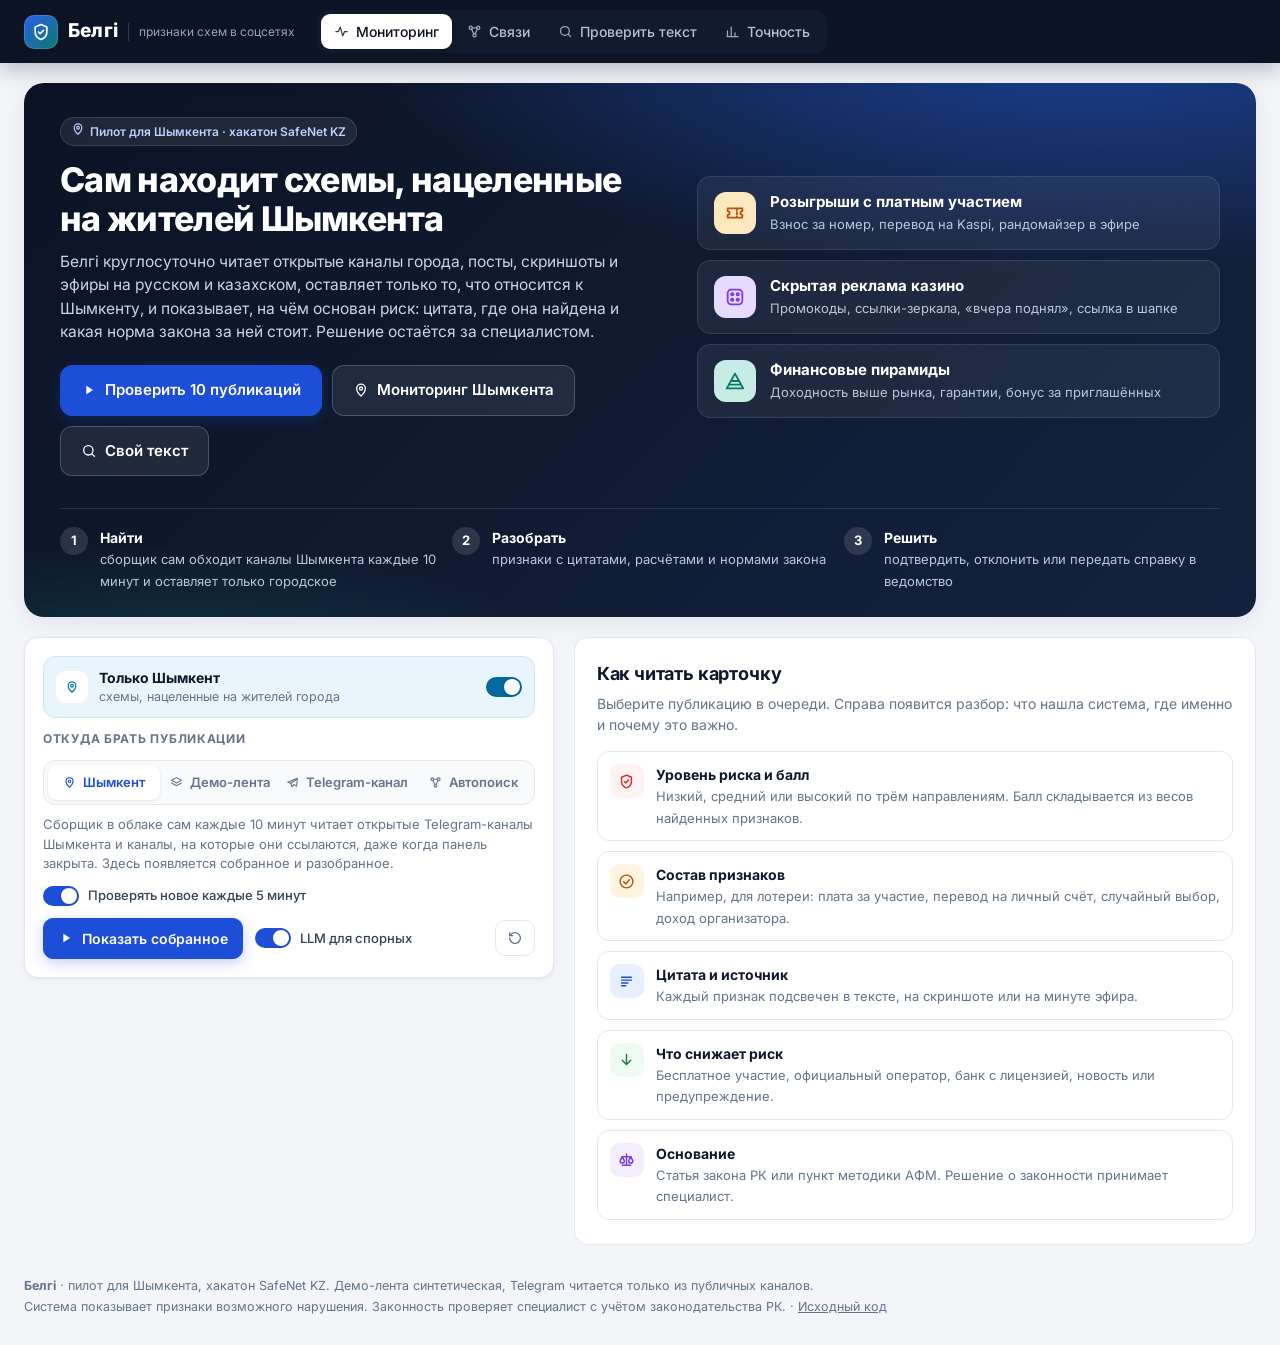
==== commit 5b38b69a: "Режим «Шымкент»: только городские схемы и сборщик по расписанию Привязка публикации к Шымкенту (горо" ====
--- a/web/index.html
+++ b/web/index.html
@@ -31,12 +31,13 @@
   <section class="view active" id="view-monitor">
     <div class="hero" id="hero">
       <div class="hero-text">
-        <div class="eyebrow">Прототип для хакатона SafeNet KZ</div>
-        <h1>Находит признаки незаконных схем в соцсетях и мессенджерах</h1>
-        <p>Белгі читает посты, скриншоты и эфиры на русском и казахском, ставит уровень риска и показывает, на чём он основан: цитата, где она найдена и какая норма закона за ней стоит. Решение остаётся за специалистом.</p>
+        <div class="eyebrow"><span data-icon="pin"></span>Пилот для Шымкента · хакатон SafeNet KZ</div>
+        <h1>Сам находит схемы, нацеленные на жителей Шымкента</h1>
+        <p>Белгі круглосуточно читает открытые каналы города, посты, скриншоты и эфиры на русском и казахском, оставляет только то, что относится к Шымкенту, и показывает, на чём основан риск: цитата, где она найдена и какая норма закона за ней стоит. Решение остаётся за специалистом.</p>
         <div class="hero-cta">
           <button class="btn primary big" id="heroScan"><span data-icon="play"></span>Проверить 10 публикаций</button>
-          <button class="btn ghost big" data-goto="check"><span data-icon="search"></span>Проверить свой текст</button>
+          <button class="btn ghost big" id="heroShym"><span data-icon="pin"></span>Мониторинг Шымкента</button>
+          <button class="btn ghost big" data-goto="check"><span data-icon="search"></span>Свой текст</button>
         </div>
       </div>
       <div class="hero-tracks">
@@ -54,7 +55,7 @@
         </div>
       </div>
       <ol class="steps">
-        <li><span class="num">1</span><div><b>Найти</b><span>демо-лента, Telegram-канал или автопоиск по цепочке каналов</span></div></li>
+        <li><span class="num">1</span><div><b>Найти</b><span>сборщик сам обходит каналы Шымкента каждые 10 минут и оставляет только городское</span></div></li>
         <li><span class="num">2</span><div><b>Разобрать</b><span>признаки с цитатами, расчётами и нормами закона</span></div></li>
         <li><span class="num">3</span><div><b>Решить</b><span>подтвердить, отклонить или передать справку в ведомство</span></div></li>
       </ol>
@@ -63,14 +64,26 @@
     <div class="workspace">
       <aside class="left">
         <div class="panel search">
+          <label class="region" title="Показывать только публикации, привязанные к Шымкенту: название города, район, микрорайон, телефон 7252, городской аккаунт или связь со шымкентской схемой">
+            <span class="rpin" data-icon="pin"></span>
+            <span class="rtxt"><b id="cityLabel">Только Шымкент</b><span>схемы, нацеленные на жителей города</span></span>
+            <span class="switch"><input type="checkbox" id="onlyCity" checked><span class="track"></span></span>
+          </label>
           <div class="panel-title">Откуда брать публикации</div>
           <div class="seg" id="srcSeg">
-            <button class="on" data-src="demo"><span data-icon="layers"></span>Демо-лента</button>
+            <button class="on" data-src="shym"><span data-icon="pin"></span>Шымкент</button>
+            <button data-src="demo"><span data-icon="layers"></span>Демо-лента</button>
             <button data-src="telegram"><span data-icon="telegram"></span>Telegram-канал</button>
             <button data-src="crawl"><span data-icon="network"></span>Автопоиск</button>
           </div>
-          <p class="hint" id="srcHint">34 синтетические публикации из Instagram, Telegram, TikTok и жалоб из WhatsApp. За один раз берутся следующие 10.</p>
-          <div class="row" id="demoOpts">
+          <p class="hint" id="srcHint"></p>
+          <div class="row" id="shymOpts">
+            <label class="switch" title="Пока панель открыта, она каждые 5 минут забирает новое у сборщика">
+              <input type="checkbox" id="autoShym" checked><span class="track"></span>Проверять новое каждые 5 минут
+            </label>
+            <span class="autoinfo" id="autoInfo"></span>
+          </div>
+          <div class="row hidden" id="demoOpts">
             <label>Платформа
               <select id="platform">
                 <option value="">Все</option>
@@ -146,7 +159,7 @@
       <div class="empty-state hidden" id="graphEmpty">
         <span data-icon="network"></span>
         <b>Связей пока нет</b>
-        <span>Проверьте 20–30 публикаций демо-ленты: связи появятся, когда у разных аккаунтов найдутся общие реквизиты.</span>
+        <span>Проверьте 20–30 публикаций демо-ленты: связи появятся, когда у разных аккаунтов найдутся общие реквизиты. В режиме «Только Шымкент» видны связи шымкентских аккаунтов.</span>
         <button class="btn primary" data-goto="monitor">Перейти к мониторингу</button>
       </div>
     </div>
@@ -194,7 +207,7 @@
 </main>
 
 <footer class="foot">
-  <div><b>Белгі</b> · прототип для хакатона SafeNet KZ. Демо-лента синтетическая, Telegram читается только из публичных каналов.</div>
+  <div><b>Белгі</b> · пилот для Шымкента, хакатон SafeNet KZ. Демо-лента синтетическая, Telegram читается только из публичных каналов.</div>
   <div>Система показывает признаки возможного нарушения. Законность проверяет специалист с учётом законодательства РК. · <a href="https://github.com/muhammedzhan-otter/belgi" target="_blank" rel="noopener">Исходный код</a></div>
 </footer>
 
--- a/web/style.css
+++ b/web/style.css
@@ -32,6 +32,7 @@
   --casino: #7c3aed; --casino-bg: #f3edff; --casino-mark: #e6dbff;
   --pyramid: #0f766e; --pyramid-bg: #e6f6f3; --pyramid-mark: #c6ece5;
   --ok: #15803d; --ok-bg: #effaf3; --ok-mark: #d3f2de;
+  --geo: #0369a1; --geo-bg: #e9f5fc; --geo-mark: #d4ecf9;
   --r: 14px;
   --shadow: 0 1px 2px rgba(15, 23, 42, .04), 0 2px 8px rgba(15, 23, 42, .04);
   --shadow-2: 0 6px 24px rgba(15, 23, 42, .08);
@@ -148,7 +149,7 @@
 .left { display: flex; flex-direction: column; gap: 14px; }
 .right { position: sticky; top: 76px; max-height: calc(100vh - 96px); overflow: auto; border-radius: var(--r); scrollbar-width: thin; }
 .search { display: flex; flex-direction: column; gap: 12px; }
-.seg { display: grid; grid-template-columns: repeat(3, 1fr); background: var(--soft); border: 1px solid var(--line); border-radius: 12px; padding: 4px; gap: 4px; }
+.seg { display: grid; grid-template-columns: repeat(4, 1fr); background: var(--soft); border: 1px solid var(--line); border-radius: 12px; padding: 4px; gap: 4px; }
 .seg button { display: inline-flex; align-items: center; justify-content: center; gap: 7px; border: 0; background: none; padding: 8px 6px;
   border-radius: 9px; cursor: pointer; color: var(--muted); font-weight: 600; font-size: 13px; white-space: nowrap; }
 .seg button:hover { color: var(--ink); }
@@ -224,6 +225,34 @@
 .fb.false_positive { background: var(--ok-bg); color: var(--ok); }
 .fb.sent { background: var(--accent-soft); color: var(--accent); }
 .qempty { text-align: center; font-size: 13px; color: var(--muted); padding: 18px; border: 1px dashed var(--line); border-radius: 12px; }
+
+/* ---------- режим «Шымкент» ---------- */
+.region { display: flex; align-items: center; gap: 11px; padding: 10px 12px; border-radius: 12px; cursor: pointer;
+  background: var(--geo-bg); border: 1px solid #cfe6f5; user-select: none; }
+.region .rpin { width: 32px; height: 32px; border-radius: 9px; background: #fff; color: var(--geo); display: grid; place-items: center; flex: none; }
+.region .rtxt { display: flex; flex-direction: column; min-width: 0; flex: 1; }
+.region .rtxt b { font-size: 14px; color: var(--ink); }
+.region .rtxt span { font-size: 12.5px; color: var(--muted); }
+.region .switch { display: inline-flex; flex: none; }
+.region .switch input:checked + .track { background: var(--geo); }
+.autoinfo { display: inline-flex; align-items: center; gap: 6px; font-size: 12.5px; color: var(--muted); }
+.autoinfo .ico { width: 15px; height: 15px; }
+.city { display: inline-flex; align-items: center; gap: 3px; font-size: 11.5px; color: var(--muted); }
+.city.here { color: var(--geo); font-weight: 600; }
+.city .ico { width: 13px; height: 13px; }
+.qhidden { display: flex; align-items: center; gap: 8px; flex-wrap: wrap; font-size: 13px; color: var(--muted);
+  padding: 10px 12px; border: 1px dashed var(--line); border-radius: 12px; }
+.qhidden .ico { width: 16px; height: 16px; color: var(--geo); }
+.qhidden b { color: var(--ink); }
+.linkbtn { border: 0; background: none; color: var(--accent); font: inherit; font-weight: 600; cursor: pointer; padding: 0; margin-left: auto; }
+.geoline { display: flex; align-items: center; flex-wrap: wrap; gap: 6px 8px; margin-top: 12px; font-size: 13px; color: var(--muted);
+  padding: 8px 11px; border-radius: 10px; background: var(--soft); border: 1px solid var(--line); }
+.geoline.here { background: var(--geo-bg); border-color: #cfe6f5; }
+.geoline > .ico { width: 16px; height: 16px; color: var(--geo); }
+.geoline > b { color: var(--ink); }
+.gq { background: #fff; border: 1px solid var(--line); border-radius: 7px; padding: 1px 7px; color: var(--ink-2); }
+.gq i { font-style: normal; color: var(--faint); margin-left: 5px; font-size: 11.5px; }
+.eyebrow .ico { width: 14px; height: 14px; vertical-align: -2px; margin-right: 5px; }
 
 .channels { padding: 14px; display: flex; flex-direction: column; gap: 6px; }
 .ch { border: 1px solid var(--line); border-left: 3px solid var(--line); border-radius: 10px; padding: 7px 11px; font-size: 13px; }
@@ -278,6 +307,7 @@
 mark.casino { background: var(--casino-mark); box-shadow: inset 0 -2px 0 var(--casino); }
 mark.pyramid { background: var(--pyramid-mark); box-shadow: inset 0 -2px 0 var(--pyramid); }
 mark.counter { background: var(--ok-mark); box-shadow: inset 0 -2px 0 var(--ok); }
+mark.geo { background: var(--geo-mark); box-shadow: inset 0 -2px 0 var(--geo); }
 .label { display: flex; align-items: center; gap: 6px; font-size: 12px; font-weight: 600; color: var(--muted); margin: 12px 0 6px; }
 .shot { display: grid; grid-template-columns: 170px 1fr; gap: 12px; align-items: start; }
 .shot img { width: 100%; border-radius: 10px; border: 1px solid var(--line); cursor: zoom-in; background: var(--soft); }
@@ -426,6 +456,7 @@
   .steps { grid-template-columns: 1fr; }
   .btn.big { width: 100%; }
   .kpis { grid-template-columns: repeat(2, 1fr); }
+  .seg { grid-template-columns: repeat(2, 1fr); }
   .seg button { font-size: 12px; gap: 5px; }
   .seg button .ico { display: none; }
   .row label { flex: 1; min-width: 120px; }
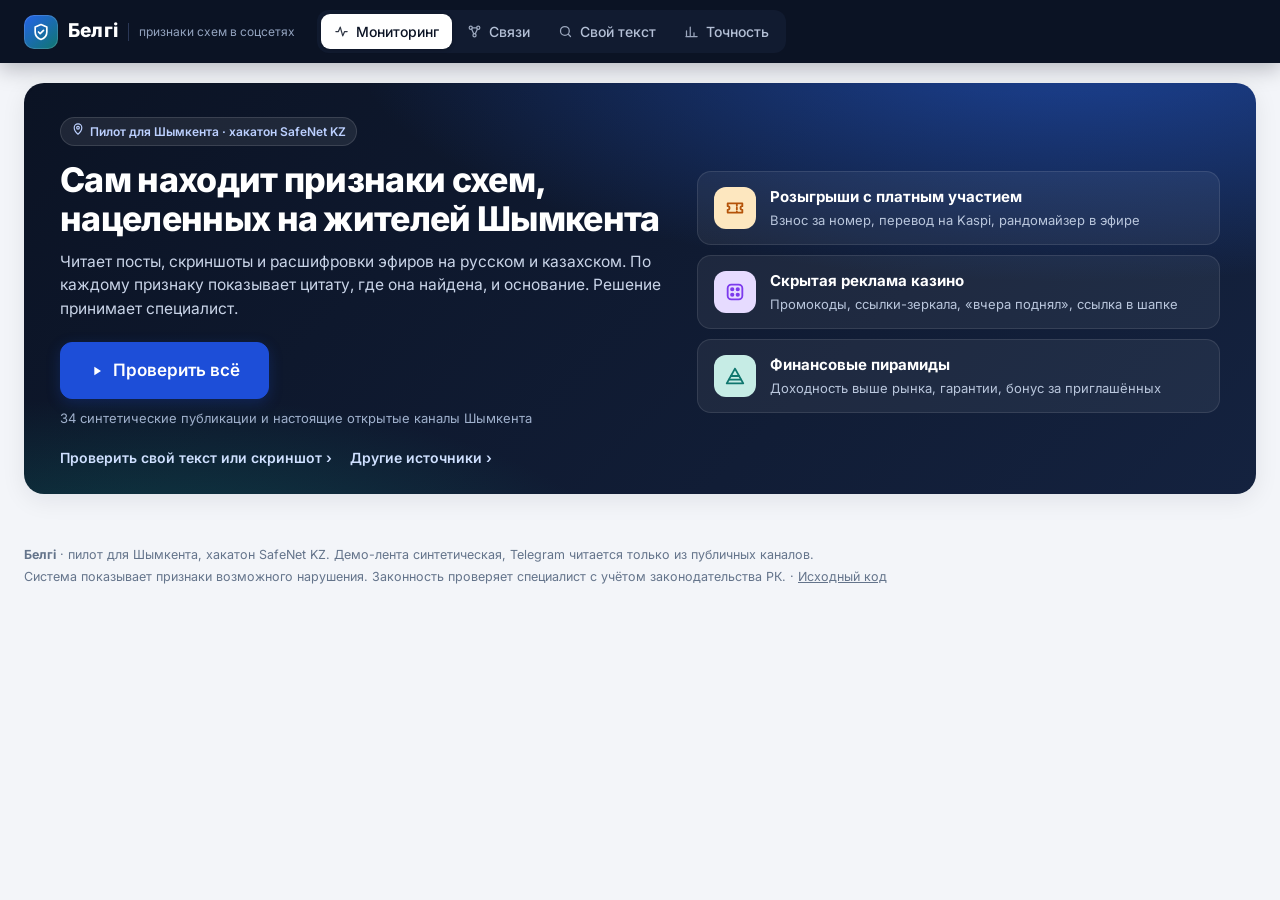
==== commit c6bd85ed: "Одна кнопка «Проверить всё» и итог, который читается сам Стартовый экран с одной кнопкой: демо-лента" ====
--- a/web/index.html
+++ b/web/index.html
@@ -19,7 +19,7 @@
     <nav class="tabs" aria-label="Разделы">
       <button class="tab active" data-tab="monitor"><span data-icon="pulse"></span><span class="tl">Мониторинг</span><span class="ts">Лента</span></button>
       <button class="tab" data-tab="graph"><span data-icon="network"></span><span class="tl">Связи</span><span class="ts">Связи</span></button>
-      <button class="tab" data-tab="check"><span data-icon="search"></span><span class="tl">Проверить текст</span><span class="ts">Проверка</span></button>
+      <button class="tab" data-tab="check"><span data-icon="search"></span><span class="tl">Свой текст</span><span class="ts">Свой текст</span></button>
       <button class="tab" data-tab="metrics"><span data-icon="chart"></span><span class="tl">Точность</span><span class="ts">Точность</span></button>
     </nav>
     <div class="status" id="status"></div>
@@ -31,13 +31,14 @@
   <section class="view active" id="view-monitor">
     <div class="hero" id="hero">
       <div class="hero-text">
-        <div class="eyebrow"><span data-icon="pin"></span>Пилот для Шымкента · хакатон SafeNet KZ</div>
-        <h1>Сам находит схемы, нацеленные на жителей Шымкента</h1>
-        <p>Белгі круглосуточно читает открытые каналы города, посты, скриншоты и эфиры на русском и казахском, оставляет только то, что относится к Шымкенту, и показывает, на чём основан риск: цитата, где она найдена и какая норма закона за ней стоит. Решение остаётся за специалистом.</p>
-        <div class="hero-cta">
-          <button class="btn primary big" id="heroScan"><span data-icon="play"></span>Проверить 10 публикаций</button>
-          <button class="btn ghost big" id="heroShym"><span data-icon="pin"></span>Мониторинг Шымкента</button>
-          <button class="btn ghost big" data-goto="check"><span data-icon="search"></span>Свой текст</button>
+        <div class="eyebrow"><span data-icon="pin"></span>Пилот для Шымкента<span class="ey-x"> · хакатон</span> SafeNet KZ</div>
+        <h1>Сам находит признаки схем, нацеленных на жителей Шымкента</h1>
+        <p>Читает посты, скриншоты и расшифровки эфиров на русском и казахском. По каждому признаку показывает цитату, где она найдена, и основание. Решение принимает специалист.</p>
+        <button class="btn primary big hero-go" id="heroAll" onclick="window.BELGI_CLICKED = 1"><span data-icon="play"></span>Проверить всё</button>
+        <p class="hero-note">34 синтетические публикации и настоящие открытые каналы Шымкента</p>
+        <div class="hero-links">
+          <button class="linkbtn light" data-goto="check">Проверить свой текст или скриншот ›</button>
+          <button class="linkbtn light" id="heroMore">Другие источники ›</button>
         </div>
       </div>
       <div class="hero-tracks">
@@ -54,82 +55,65 @@
           <div><b>Финансовые пирамиды</b><span>Доходность выше рынка, гарантии, бонус за приглашённых</span></div>
         </div>
       </div>
-      <ol class="steps">
-        <li><span class="num">1</span><div><b>Найти</b><span>сборщик сам обходит каналы Шымкента каждые 10 минут и оставляет только городское</span></div></li>
-        <li><span class="num">2</span><div><b>Разобрать</b><span>признаки с цитатами, расчётами и нормами закона</span></div></li>
-        <li><span class="num">3</span><div><b>Решить</b><span>подтвердить, отклонить или передать справку в ведомство</span></div></li>
-      </ol>
-    </div>
-
-    <div class="workspace">
+    </div>
+
+    <div class="workspace hidden" id="workspace">
       <aside class="left">
         <div class="panel search">
-          <label class="region" title="Показывать только публикации, привязанные к Шымкенту: название города, район, микрорайон, телефон 7252, городской аккаунт или связь со шымкентской схемой">
-            <span class="rpin" data-icon="pin"></span>
-            <span class="rtxt"><b id="cityLabel">Только Шымкент</b><span>схемы, нацеленные на жителей города</span></span>
-            <span class="switch"><input type="checkbox" id="onlyCity" checked><span class="track"></span></span>
-          </label>
-          <div class="panel-title">Откуда брать публикации</div>
-          <div class="seg" id="srcSeg">
-            <button class="on" data-src="shym"><span data-icon="pin"></span>Шымкент</button>
-            <button data-src="demo"><span data-icon="layers"></span>Демо-лента</button>
-            <button data-src="telegram"><span data-icon="telegram"></span>Telegram-канал</button>
-            <button data-src="crawl"><span data-icon="network"></span>Автопоиск</button>
+          <div class="runhead">
+            <b id="runTitle">Проверка</b>
+            <button class="btn primary" id="allBtn"><span data-icon="play"></span><span id="allLabel">Проверить всё</span></button>
           </div>
-          <p class="hint" id="srcHint"></p>
-          <div class="row" id="shymOpts">
-            <label class="switch" title="Пока панель открыта, она каждые 5 минут забирает новое у сборщика">
-              <input type="checkbox" id="autoShym" checked><span class="track"></span>Проверять новое каждые 5 минут
-            </label>
-            <span class="autoinfo" id="autoInfo"></span>
-          </div>
-          <div class="row hidden" id="demoOpts">
-            <label>Платформа
-              <select id="platform">
-                <option value="">Все</option>
-                <option value="instagram">Instagram</option>
-                <option value="telegram">Telegram</option>
-                <option value="whatsapp">WhatsApp (жалобы)</option>
-                <option value="tiktok">TikTok</option>
-              </select>
-            </label>
-            <label>Сколько
-              <select id="limit"><option>10</option><option>20</option><option value="50">все</option></select>
-            </label>
-          </div>
-          <div class="row hidden" id="tgOpts">
-            <label class="grow">Публичный канал
-              <input id="channel" placeholder="например, tengrinews" autocomplete="off">
-            </label>
-            <label>Постов
-              <select id="tgLimit"><option>10</option><option>20</option></select>
-            </label>
-          </div>
-          <div class="row hidden" id="crawlOpts">
-            <label class="grow">Стартовые каналы, через запятую
-              <input id="seeds" placeholder="например, tengrinews" autocomplete="off">
-            </label>
-            <label>Каналов
-              <select id="maxCh"><option>5</option><option selected>10</option><option>15</option><option>20</option></select>
-            </label>
-          </div>
-          <div class="row actions">
-            <button class="btn primary" id="scanBtn"><span data-icon="play"></span>Найти и проверить</button>
-            <label class="switch" title="Спорные случаи дополнительно разбирает языковая модель. Она только ищет признаки с дословной цитатой, уровень меняет не больше чем на одну ступень.">
-              <input type="checkbox" id="useLlm" checked><span class="track"></span>LLM для спорных
-            </label>
-            <button class="btn subtle" id="resetBtn" title="Очистить очередь"><span data-icon="reset"></span></button>
-          </div>
+          <div class="run hidden" id="run" aria-live="polite"></div>
           <div class="scaninfo" id="scanInfo"></div>
-        </div>
-
-        <div class="kpis" id="stats"></div>
-        <div class="panel channels hidden" id="channels"></div>
+          <details class="more" id="more">
+            <summary><span data-icon="layers"></span>Другие источники и настройки</summary>
+            <div class="more-in">
+              <div class="seg two" id="srcSeg">
+                <button class="on" data-src="telegram"><span data-icon="telegram"></span>Telegram-канал</button>
+                <button data-src="crawl"><span data-icon="network"></span>Автопоиск</button>
+              </div>
+              <p class="hint" id="srcHint"></p>
+              <div class="row" id="tgOpts">
+                <label class="grow">Публичный канал
+                  <input id="channel" placeholder="например, tengrinews" autocomplete="off">
+                </label>
+                <label>Постов
+                  <select id="tgLimit"><option>10</option><option>20</option></select>
+                </label>
+              </div>
+              <div class="row hidden" id="crawlOpts">
+                <label class="grow">Стартовые каналы, через запятую
+                  <input id="seeds" placeholder="например, tengrinews" autocomplete="off">
+                </label>
+                <label>Каналов
+                  <select id="maxCh"><option>5</option><option selected>10</option><option>15</option><option>20</option></select>
+                </label>
+              </div>
+              <div class="row actions">
+                <button class="btn" id="scanBtn"><span data-icon="play"></span>Найти и проверить</button>
+              </div>
+              <div class="settings">
+                <label class="switch" title="Спорные случаи настоящих каналов дополнительно разбирает языковая модель. Она ищет только признаки с дословной цитатой и меняет уровень не больше чем на одну ступень. Демо-лента всегда разбирается одними правилами.">
+                  <input type="checkbox" id="useLlm" checked><span class="track"></span>LLM для спорных случаев
+                </label>
+                <label class="switch" title="Пока панель открыта, она каждые 5 минут забирает новое у сборщика Шымкента">
+                  <input type="checkbox" id="autoShym" checked><span class="track"></span>Проверять новое каждые 5 минут
+                </label>
+                <button class="btn" id="resetBtn"><span data-icon="reset"></span>Начать заново</button>
+              </div>
+            </div>
+          </details>
+        </div>
+
+        <details class="panel channels hidden" id="channels"></details>
         <div class="filters hidden" id="filters"></div>
         <div class="queue" id="queue"></div>
       </aside>
 
       <section class="right">
+        <div class="sheetbar"><button class="btn" id="sheetClose"><span data-icon="back"></span>К списку</button>
+          <a class="btn" id="sheetReport" href="#" target="_blank" rel="noopener"><span data-icon="file"></span>Справка</a></div>
         <div class="panel case" id="case"></div>
       </section>
     </div>
@@ -141,15 +125,17 @@
       <div class="graphhead">
         <div>
           <h2>Связи между аккаунтами</h2>
-          <p class="muted">Аккаунты связаны, если у них одна карта, телефон, промокод, ссылка или контакт «куратора». Так видно, что за разными страницами стоит одна схема. Номера показаны маской, в системе хранится только хеш.</p>
+          <p class="muted">Аккаунты связаны, если у них одна карта, телефон, промокод, ссылка или контакт «куратора». Общий реквизит может указывать на одного организатора. Номера показаны маской, в системе хранится только хеш.</p>
         </div>
         <div class="legend">
           <span><i class="dot high"></i>высокий риск</span>
           <span><i class="dot medium"></i>средний</span>
           <span><i class="dot low"></i>низкий</span>
           <span><i class="sq"></i>общий реквизит</span>
-        </div>
-      </div>
+          <span><i class="dot dashed"></i>пунктир: демо</span>
+        </div>
+      </div>
+      <div class="demostrip hidden" id="graphDemo"></div>
       <div class="graphbody">
         <div id="cy"></div>
         <div class="gside" id="gside">
@@ -159,8 +145,8 @@
       <div class="empty-state hidden" id="graphEmpty">
         <span data-icon="network"></span>
         <b>Связей пока нет</b>
-        <span>Проверьте 20–30 публикаций демо-ленты: связи появятся, когда у разных аккаунтов найдутся общие реквизиты. В режиме «Только Шымкент» видны связи шымкентских аккаунтов.</span>
-        <button class="btn primary" data-goto="monitor">Перейти к мониторингу</button>
+        <span>Нажмите «Проверить всё»: связи между аккаунтами появятся сразу.</span>
+        <button class="btn primary" id="graphAll"><span data-icon="play"></span>Проверить всё</button>
       </div>
     </div>
   </section>
@@ -169,8 +155,8 @@
   <section class="view" id="view-check">
     <div class="checkgrid">
       <div class="panel checkform">
-        <h2>Проверить свой пример</h2>
-        <p class="muted">Вставьте пост, комментарий или сообщение на русском, казахском или транслитом. Можно приложить скриншот: текст с него распознается автоматически.</p>
+        <h2>Проверить свой текст или скриншот</h2>
+        <p class="muted">Вставьте пост, комментарий или сообщение на русском, казахском или транслитом. Можно приложить скриншот: текст с него распознаётся автоматически.</p>
         <textarea id="ctext" rows="7" placeholder="Текст публикации"></textarea>
         <label class="drop" id="drop">
           <input type="file" id="cfile" accept="image/*">
@@ -211,7 +197,6 @@
   <div>Система показывает признаки возможного нарушения. Законность проверяет специалист с учётом законодательства РК. · <a href="https://github.com/muhammedzhan-otter/belgi" target="_blank" rel="noopener">Исходный код</a></div>
 </footer>
 
-<script src="vendor/cytoscape.min.js"></script>
 <script src="app.js"></script>
 </body>
 </html>
--- a/web/style.css
+++ b/web/style.css
@@ -123,7 +123,6 @@
   border: 1px solid rgba(255,255,255,.12); padding: 4px 10px; border-radius: 99px; }
 .hero h1 { font-size: 34px; line-height: 1.15; margin: 14px 0 12px; font-weight: 800; letter-spacing: -.02em; }
 .hero p { color: #c9d4e8; font-size: 15.5px; margin: 0 0 22px; max-width: 640px; }
-.hero-cta { display: flex; gap: 10px; flex-wrap: wrap; }
 .hero .btn.ghost { background: rgba(255,255,255,.08); color: #fff; border-color: rgba(255,255,255,.2); }
 .hero .btn.ghost:hover { background: rgba(255,255,255,.14); }
 .hero-tracks { display: flex; flex-direction: column; gap: 10px; align-self: center; }
@@ -135,13 +134,6 @@
 .tcard.lottery .tico { background: #fde7bf; color: var(--lottery); }
 .tcard.casino .tico { background: #e6dbff; color: var(--casino); }
 .tcard.pyramid .tico { background: #c6ece5; color: var(--pyramid); }
-.steps { grid-column: 1 / -1; list-style: none; margin: 4px 0 0; padding: 18px 0 0; display: grid; grid-template-columns: repeat(3, 1fr);
-  gap: 16px; border-top: 1px solid rgba(255,255,255,.1); }
-.steps li { display: flex; gap: 12px; align-items: flex-start; }
-.steps .num { width: 28px; height: 28px; border-radius: 50%; background: rgba(255,255,255,.12); display: grid; place-items: center;
-  font-weight: 700; font-size: 13px; flex: none; }
-.steps b { display: block; }
-.steps div span { color: #b9c6dc; font-size: 13px; }
 
 /* ---------- рабочая область ---------- */
 .workspace { display: grid; grid-template-columns: minmax(400px, 43%) 1fr; gap: 20px; align-items: start; }
@@ -160,20 +152,68 @@
 .scaninfo b { color: var(--ink); }
 .scaninfo.err { color: var(--high); }
 
-.kpis { display: grid; grid-template-columns: repeat(4, 1fr); gap: 10px; }
-.kpis:empty { display: none; }
-.kpi { background: #fff; border: 1px solid var(--line); border-radius: 12px; padding: 10px 12px; box-shadow: var(--shadow); }
-.kpi .n { font-size: 24px; font-weight: 800; letter-spacing: -.02em; line-height: 1.1; }
-.kpi .l { font-size: 12px; color: var(--muted); }
-.kpi.high .n { color: var(--high); } .kpi.medium .n { color: var(--medium); } .kpi.linked .n { color: var(--accent); }
-.dist { grid-column: 1 / -1; display: flex; flex-direction: column; gap: 7px; background: #fff; border: 1px solid var(--line);
-  border-radius: 12px; padding: 10px 12px; box-shadow: var(--shadow); }
-.dist .bar { display: flex; height: 8px; border-radius: 99px; overflow: hidden; background: var(--line-2); gap: 2px; }
-.dist .bar i { display: block; height: 100%; }
-.dist .bar .lottery { background: var(--lottery); } .dist .bar .casino { background: var(--casino); } .dist .bar .pyramid { background: var(--pyramid); }
-.dist .lg { display: flex; gap: 14px; flex-wrap: wrap; font-size: 12px; color: var(--muted); }
-.dist .lg b { color: var(--ink); }
-.dist .lg i { display: inline-block; width: 8px; height: 8px; border-radius: 2px; margin-right: 5px; }
+/* ---------- «Проверить всё»: строки хода, которые становятся итогом ---------- */
+.runhead { display: flex; align-items: center; justify-content: space-between; gap: 12px; }
+.runhead b { font-size: 16px; }
+.run { display: flex; flex-direction: column; gap: 10px; }
+.grp { display: flex; flex-direction: column; gap: 9px; border-radius: 12px; padding: 10px 12px 12px; }
+.grp.demo { border: 1.5px dashed #c3ccdb; background: var(--soft); }
+.grp.real { border: 1.5px solid #bfe3cc; background: #f6fcf8; }
+.glabel { display: flex; align-items: center; gap: 7px; font-size: 11.5px; font-weight: 700; letter-spacing: .06em; text-transform: uppercase; color: var(--muted); }
+.glabel .live { width: 8px; height: 8px; border-radius: 50%; background: var(--ok); box-shadow: 0 0 0 3px rgba(21,128,61,.16); }
+.rs { display: grid; grid-template-columns: 18px 1fr auto; gap: 9px; align-items: start; font-size: 13.5px; line-height: 1.45; }
+.rs > .ico, .rs > .spin { margin-top: 1px; }
+.rs > .ico { width: 18px; height: 18px; color: var(--faint); }
+.rs .spin { width: 16px; height: 16px; border-width: 2px; }
+.rs.is-done > .ico { color: var(--ok); }
+.rs.is-err > .ico { color: var(--high); }
+.rs.is-wait { opacity: .5; }
+.rs .rt { min-width: 0; }
+.rs .rt > b { color: var(--ink); margin-right: 3px; }
+.rs .rt > span { color: var(--ink-2); }
+.rs .rt small { display: block; font-size: 12px; color: var(--muted); margin-top: 3px; line-height: 1.4; }
+.rs .num { font-size: 16px; font-weight: 800; }
+.num.bad { color: var(--high); } .num.good { color: var(--ok); }
+.ract { border: 0; background: none; color: var(--accent); font: inherit; font-size: 13px; font-weight: 600; cursor: pointer; padding: 0; white-space: nowrap; }
+.ract:hover { text-decoration: underline; }
+.more { border-top: 1px solid var(--line-2); padding-top: 10px; }
+.more summary { cursor: pointer; list-style: none; display: inline-flex; align-items: center; gap: 7px; font-size: 13px; font-weight: 600; color: var(--muted); user-select: none; }
+.more summary::-webkit-details-marker { display: none; }
+.more summary::after { content: ""; width: 7px; height: 7px; border-right: 2px solid currentColor; border-bottom: 2px solid currentColor; transform: rotate(45deg) translate(-2px, -2px); margin-left: 2px; }
+.more[open] summary::after { transform: rotate(-135deg) translate(-2px, -2px); }
+.more summary:hover { color: var(--ink); }
+.more summary .ico { width: 15px; height: 15px; }
+.more-in { display: flex; flex-direction: column; gap: 12px; margin-top: 12px; }
+.seg.two { grid-template-columns: repeat(2, 1fr); }
+.settings { display: flex; flex-direction: column; align-items: flex-start; gap: 10px; padding-top: 12px; border-top: 1px dashed var(--line); }
+.settings label.switch { display: flex; align-items: center; gap: 9px; cursor: pointer; color: var(--ink-2); font-size: 13px; user-select: none; }
+.demo-tag { font-size: 10.5px; font-weight: 700; letter-spacing: .03em; text-transform: uppercase; color: var(--muted); background: #fff;
+  border: 1px dashed #b8c2d3; border-radius: 5px; padding: 0 5px; line-height: 16px; }
+.demostrip { margin-top: 12px; padding: 8px 12px; border: 1.5px dashed #c3ccdb; border-radius: 10px; background: var(--soft); font-size: 12.5px; color: var(--muted); }
+.cact .dec { flex-basis: 100%; font-size: 11.5px; font-weight: 700; letter-spacing: .06em; text-transform: uppercase; color: var(--muted); }
+.fcity { display: inline-flex; align-items: center; gap: 6px; border: 1px solid var(--line); background: #fff; color: var(--muted); border-radius: 99px;
+  padding: 5px 11px; font-size: 12.5px; font-weight: 600; cursor: pointer; user-select: none; }
+.fcity input { position: absolute; opacity: 0; width: 1px; height: 1px; pointer-events: none; }
+.fcity:focus-within { outline: 2px solid var(--accent); outline-offset: 2px; }
+.fcity .ico { width: 14px; height: 14px; }
+.fcity.on { background: var(--geo-bg); color: var(--geo); border-color: #cfe6f5; }
+.hero .hero-go { padding: 15px 28px; font-size: 17px; }
+.hero-note { font-size: 13px !important; color: #9fb0cc !important; margin: 10px 0 0 !important; }
+.hero-links { display: flex; gap: 18px; flex-wrap: wrap; margin-top: 18px; }
+.linkbtn.light { color: #cfe0ff; margin-left: 0; font-size: 14px; }
+.linkbtn.light:hover { color: #fff; }
+.sheetbar { display: none; }
+.fsrc { display: inline-flex; background: var(--soft); border: 1px solid var(--line); border-radius: 99px; padding: 2px; gap: 2px; }
+.fsrc button { border: 0; background: none; border-radius: 99px; padding: 4px 10px; font: inherit; font-size: 12.5px; font-weight: 600;
+  color: var(--muted); cursor: pointer; display: inline-flex; gap: 5px; align-items: center; }
+.fsrc button .c { color: var(--faint); }
+.fsrc button.on { background: var(--navy); color: #fff; }
+.fsrc button.on .c { color: #93a3bf; }
+.qhidden > span { flex: 1 1 0; min-width: 0; }
+#graphDemo { margin: 0 0 12px; }
+@keyframes flash { 0% { box-shadow: 0 0 0 0 rgba(29,78,216,.55); } 100% { box-shadow: 0 0 0 14px rgba(29,78,216,0); } }
+.case.flash { animation: flash .9s ease-out; }
+html.sheet { overflow: hidden; }
 
 .filters { display: flex; gap: 6px; flex-wrap: wrap; align-items: center; }
 .fchip { border: 1px solid var(--line); background: #fff; border-radius: 99px; padding: 5px 11px; cursor: pointer; font-size: 12.5px;
@@ -227,16 +267,6 @@
 .qempty { text-align: center; font-size: 13px; color: var(--muted); padding: 18px; border: 1px dashed var(--line); border-radius: 12px; }
 
 /* ---------- режим «Шымкент» ---------- */
-.region { display: flex; align-items: center; gap: 11px; padding: 10px 12px; border-radius: 12px; cursor: pointer;
-  background: var(--geo-bg); border: 1px solid #cfe6f5; user-select: none; }
-.region .rpin { width: 32px; height: 32px; border-radius: 9px; background: #fff; color: var(--geo); display: grid; place-items: center; flex: none; }
-.region .rtxt { display: flex; flex-direction: column; min-width: 0; flex: 1; }
-.region .rtxt b { font-size: 14px; color: var(--ink); }
-.region .rtxt span { font-size: 12.5px; color: var(--muted); }
-.region .switch { display: inline-flex; flex: none; }
-.region .switch input:checked + .track { background: var(--geo); }
-.autoinfo { display: inline-flex; align-items: center; gap: 6px; font-size: 12.5px; color: var(--muted); }
-.autoinfo .ico { width: 15px; height: 15px; }
 .city { display: inline-flex; align-items: center; gap: 3px; font-size: 11.5px; color: var(--muted); }
 .city.here { color: var(--geo); font-weight: 600; }
 .city .ico { width: 13px; height: 13px; }
@@ -254,6 +284,11 @@
 .gq i { font-style: normal; color: var(--faint); margin-left: 5px; font-size: 11.5px; }
 .eyebrow .ico { width: 14px; height: 14px; vertical-align: -2px; margin-right: 5px; }
 
+.channels summary { cursor: pointer; list-style: none; display: flex; flex-wrap: wrap; gap: 4px 10px; align-items: baseline; font-size: 13px; }
+.channels summary::-webkit-details-marker { display: none; }
+.channels summary b { font-size: 12px; font-weight: 700; text-transform: uppercase; letter-spacing: .06em; color: var(--muted); }
+.channels summary::after { content: "показать"; margin-left: auto; color: var(--accent); font-weight: 600; font-size: 12.5px; }
+.channels[open] summary::after { content: "скрыть"; }
 .channels { padding: 14px; display: flex; flex-direction: column; gap: 6px; }
 .ch { border: 1px solid var(--line); border-left: 3px solid var(--line); border-radius: 10px; padding: 7px 11px; font-size: 13px; }
 .ch.high { border-left-color: var(--high); } .ch.medium { border-left-color: var(--medium); }
@@ -261,7 +296,7 @@
 .chm { font-size: 12px; margin-top: 2px; color: var(--muted); } .chm .hi { color: var(--high); } .chm .me { color: var(--medium); }
 
 /* ---------- карточка кейса ---------- */
-.case { padding: 0; overflow: hidden; }
+.case { padding: 0; overflow: hidden; overflow: clip; }   /* clip: иначе панель решения не прилипает */
 .cin { padding: 18px 20px 0; }
 .chead { display: flex; gap: 12px; align-items: center; }
 .chead .plat { width: 38px; height: 38px; border-radius: 11px; font-size: 19px; }
@@ -351,18 +386,6 @@
 .cact .fb { align-self: center; }
 .cact .push { margin-left: auto; }
 
-.guide { padding: 22px 22px 24px; }
-.guide p { margin: 0; }
-.gl { display: grid; gap: 10px; margin-top: 16px; }
-.gi { display: flex; gap: 12px; align-items: flex-start; padding: 12px; border: 1px solid var(--line); border-radius: 12px; }
-.gi .gic { width: 34px; height: 34px; border-radius: 10px; display: grid !important; place-items: center; font-size: 17px; flex: none; }
-.gi b { display: block; font-size: 14px; }
-.gi div span { font-size: 13px; color: var(--muted); }
-.gi:nth-child(1) .gic { background: var(--high-bg); color: var(--high); }
-.gi:nth-child(2) .gic { background: var(--lottery-bg); color: var(--lottery); }
-.gi:nth-child(3) .gic { background: var(--accent-soft); color: var(--accent); }
-.gi:nth-child(4) .gic { background: var(--ok-bg); color: var(--ok); }
-.gi:nth-child(5) .gic { background: var(--casino-bg); color: var(--casino); }
 
 .empty-state { display: flex; flex-direction: column; align-items: center; text-align: center; gap: 8px; padding: 46px 20px; color: var(--muted); }
 .empty-state > [data-icon] { font-size: 30px; color: var(--faint); }
@@ -376,6 +399,7 @@
 .legend { display: flex; gap: 14px; flex-wrap: wrap; font-size: 12px; color: var(--muted); white-space: nowrap; }
 .dot { display: inline-block; width: 10px; height: 10px; border-radius: 50%; margin-right: 5px; vertical-align: -1px; }
 .dot.high { background: var(--high); } .dot.medium { background: var(--medium); } .dot.low { background: #94a3b8; }
+.dot.dashed { background: #fff; border: 2px dashed var(--muted); width: 12px; height: 12px; }
 .sq { display: inline-block; width: 9px; height: 9px; background: #334155; margin-right: 6px; transform: rotate(45deg); }
 .graphbody { flex: 1; display: grid; grid-template-columns: 1fr 300px; gap: 14px; margin-top: 14px; min-height: 480px; }
 #cy { border: 1px solid var(--line); border-radius: 12px; min-height: 480px;
@@ -429,33 +453,60 @@
 @keyframes spin { to { transform: rotate(360deg); } }
 .loading { display: inline-flex; gap: 8px; align-items: center; }
 .loading .spin { width: 16px; height: 16px; border-width: 2px; }
-.lightbox { position: fixed; inset: 0; background: rgba(2,6,23,.8); display: grid; place-items: center; z-index: 60; cursor: zoom-out; }
+.lightbox { position: fixed; inset: 0; background: rgba(2,6,23,.8); display: grid; place-items: center; z-index: 80; cursor: zoom-out; }
 .lightbox img { max-width: 92vw; max-height: 92vh; border-radius: 12px; }
 
 /* ---------- узкие экраны ---------- */
 @media (max-width: 1100px) {
+  .status { display: none; }
   .hero { grid-template-columns: 1fr; }
-  .workspace, .checkgrid { grid-template-columns: 1fr; }
-  .right { position: static; max-height: none; }
   .graphbody { grid-template-columns: 1fr; }
   .tagline { display: none; }
 }
+@media (max-width: 960px) {
+  .workspace, .checkgrid { grid-template-columns: 1fr; }
+  .checkgrid .case { position: static; max-height: none; }
+  .workspace .right { display: none; }
+  body.sheet { overflow: hidden; }
+  body.sheet .workspace .right { display: block; position: fixed; inset: 0; z-index: 60; max-height: none; border-radius: 0;
+    overflow: auto; overscroll-behavior: contain; background: var(--bg); padding: 0 12px; }
+  body.sheet .cact { position: sticky; bottom: 0; }
+  .sheetbar { display: flex; justify-content: space-between; gap: 10px; position: sticky; top: 0; z-index: 3; margin: 0 -12px 10px; padding: 10px 12px;
+    background: rgba(243,245,249,.96); backdrop-filter: blur(6px); border-bottom: 1px solid var(--line); }
+}
 @media (max-width: 720px) {
-  html, body { max-width: 100%; overflow-x: hidden; }
+  html, body { max-width: 100%; overflow-x: clip; }
+  input, select, textarea { font-size: 16px; }
+  .rs .ract { padding: 10px 14px 10px 0; margin: -8px 0 -6px; }
+  .linkbtn, .more summary, .hero-links .linkbtn { padding: 10px 0; }
+  .fchip, .fcity { padding: 9px 13px; }
+  .fsrc button { padding: 8px 11px; }
+  .tab { padding: 10px 8px; }
+  .settings label.switch { padding: 8px 0; }
+  .settings #resetBtn { margin-top: 10px; }
+  .checkform > textarea { order: 1; }
+  .checkform > .row.actions { order: 2; }
+  .checkform > .drop { order: 3; }
+  .checkform > .examples { order: 4; }
+  #cy { min-height: 0; height: 55vh; }
   .top-in { flex-wrap: wrap; padding: 10px 14px; gap: 10px; }
   .tabs { order: 3; width: 100%; overflow-x: auto; }
   .tab { padding: 7px 8px; flex: 1; justify-content: center; font-size: 13px; }
   .tab .ico { display: none; }
   .tab .tl { display: none; }
   .tab .ts { display: inline; }
-  .pill { font-size: 11px; padding: 3px 8px; }
+  .status { display: none; }
+  .runhead { flex-wrap: wrap; }
+  .runhead .btn { width: 100%; }
+  .rs { grid-template-columns: 18px 1fr; }
+  .rs .ract { grid-column: 2; justify-self: start; margin-top: -4px; }
+  .hero-links { flex-direction: column; gap: 10px; }
   main { padding: 14px 14px 24px; }
   .hero { padding: 24px 20px 20px; border-radius: 16px; }
   .hero h1 { font-size: 25px; }
   .hero p { font-size: 14.5px; }
-  .steps { grid-template-columns: 1fr; }
   .btn.big { width: 100%; }
-  .kpis { grid-template-columns: repeat(2, 1fr); }
+  .sum-n { font-size: 38px; }
   .seg { grid-template-columns: repeat(2, 1fr); }
   .seg button { font-size: 12px; gap: 5px; }
   .seg button .ico { display: none; }
@@ -464,13 +515,21 @@
   .imeta .time { margin-left: 0; }
   .item { grid-template-columns: 40px 1fr; padding: 11px 12px; }
   .ring { width: 40px; height: 40px; }
-  .chead .src span { display: none; }
+  .chead .src { padding: 8px 10px; }
   .verdict { padding: 12px; }
   .tracks3, .checklist, .examples, .mtiles, .how { grid-template-columns: 1fr; }
   .shot { grid-template-columns: 1fr; }
-  .cact { position: static; }
+  .cact { position: static; display: grid; grid-template-columns: repeat(3, 1fr); gap: 6px; padding: 8px 12px; }
+  .cact .dec, .cact .fb { grid-column: 1 / -1; }
+  .cact .btn { padding: 9px 4px; font-size: 13px; }
+  .cact .btn .ico { display: none; }
+  body.sheet .cact .push { display: none; }
   .cact .push { margin-left: 0; }
   .graphhead { flex-direction: column; }
   .legend { white-space: normal; }
   .foot { padding: 4px 14px 24px; }
 }
+
+@media (max-width: 380px) {
+  .ey-x { display: none; }
+}
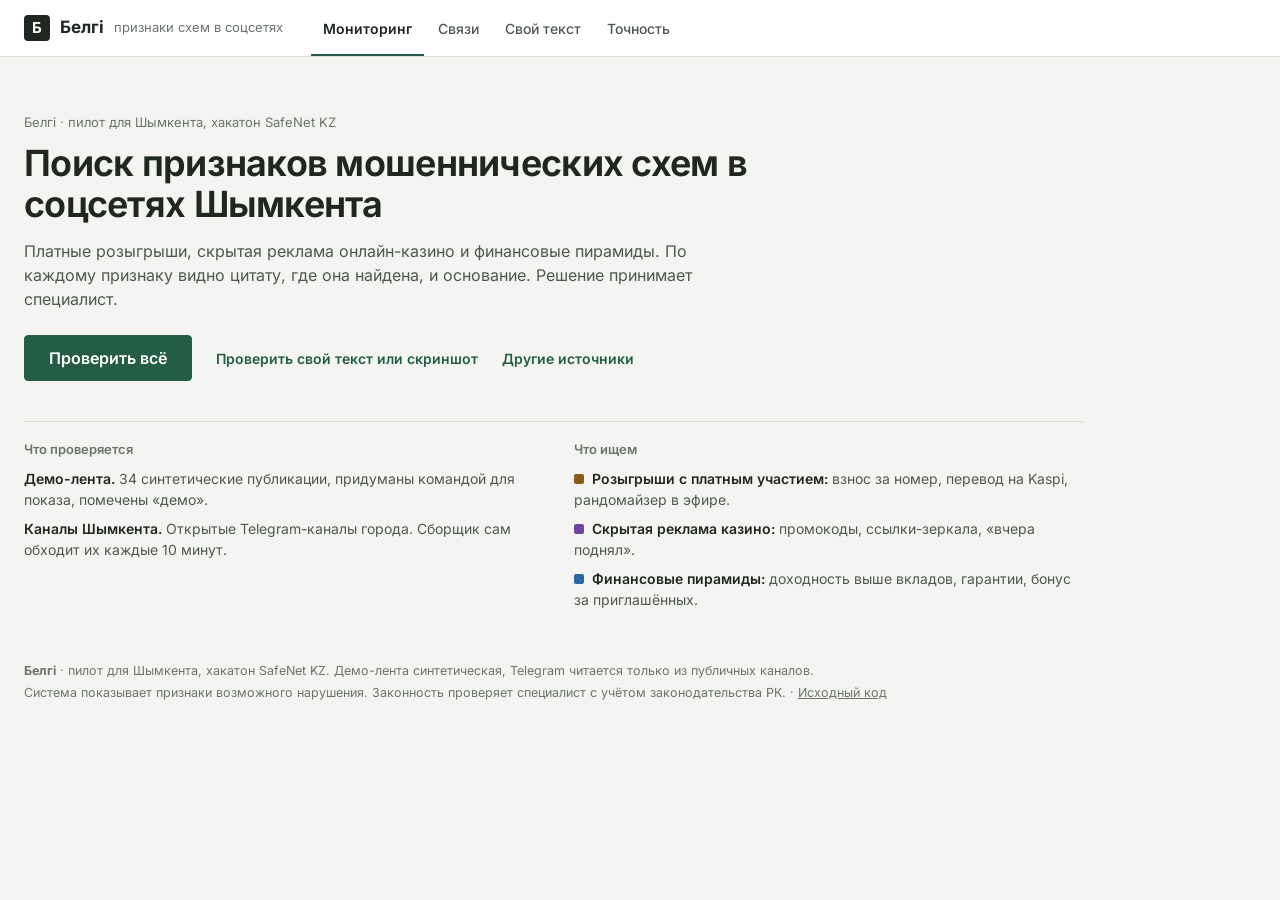
==== commit e070b712: "Новый дизайн: рабочий инструмент вместо лендинга Светлый стартовый экран с одной кнопкой и списком т" ====
--- a/web/index.html
+++ b/web/index.html
@@ -12,15 +12,15 @@
 <header class="top">
   <div class="top-in">
     <a class="brand" href="#" id="brandLink" aria-label="Белгі">
-      <span class="logo" data-icon="shield"></span>
+      <span class="logo">Б</span>
       <span class="name">Белгі</span>
       <span class="tagline">признаки схем в соцсетях</span>
     </a>
     <nav class="tabs" aria-label="Разделы">
-      <button class="tab active" data-tab="monitor"><span data-icon="pulse"></span><span class="tl">Мониторинг</span><span class="ts">Лента</span></button>
-      <button class="tab" data-tab="graph"><span data-icon="network"></span><span class="tl">Связи</span><span class="ts">Связи</span></button>
-      <button class="tab" data-tab="check"><span data-icon="search"></span><span class="tl">Свой текст</span><span class="ts">Свой текст</span></button>
-      <button class="tab" data-tab="metrics"><span data-icon="chart"></span><span class="tl">Точность</span><span class="ts">Точность</span></button>
+      <button class="tab active" data-tab="monitor"><span class="tl">Мониторинг</span><span class="ts">Лента</span></button>
+      <button class="tab" data-tab="graph"><span class="tl">Связи</span><span class="ts">Связи</span></button>
+      <button class="tab" data-tab="check"><span class="tl">Свой текст</span><span class="ts">Текст</span></button>
+      <button class="tab" data-tab="metrics"><span class="tl">Точность</span><span class="ts">Точность</span></button>
     </nav>
     <div class="status" id="status"></div>
   </div>
@@ -30,98 +30,96 @@
   <!-- МОНИТОРИНГ -->
   <section class="view active" id="view-monitor">
     <div class="hero" id="hero">
-      <div class="hero-text">
-        <div class="eyebrow"><span data-icon="pin"></span>Пилот для Шымкента<span class="ey-x"> · хакатон</span> SafeNet KZ</div>
-        <h1>Сам находит признаки схем, нацеленных на жителей Шымкента</h1>
-        <p>Читает посты, скриншоты и расшифровки эфиров на русском и казахском. По каждому признаку показывает цитату, где она найдена, и основание. Решение принимает специалист.</p>
-        <button class="btn primary big hero-go" id="heroAll" onclick="window.BELGI_CLICKED = 1"><span data-icon="play"></span>Проверить всё</button>
-        <p class="hero-note">34 синтетические публикации и настоящие открытые каналы Шымкента</p>
-        <div class="hero-links">
-          <button class="linkbtn light" data-goto="check">Проверить свой текст или скриншот ›</button>
-          <button class="linkbtn light" id="heroMore">Другие источники ›</button>
-        </div>
+      <p class="eyebrow">Белгі · пилот для Шымкента, хакатон SafeNet KZ</p>
+      <h1>Поиск признаков мошеннических схем в соцсетях Шымкента</h1>
+      <p class="lead">Платные розыгрыши, скрытая реклама онлайн-казино и финансовые пирамиды. По каждому признаку видно цитату, где она найдена, и основание. Решение принимает специалист.</p>
+      <div class="hero-go">
+        <button class="btn primary big" id="heroAll" onclick="window.BELGI_CLICKED = 1">Проверить всё</button>
+        <button class="linkbtn" data-goto="check">Проверить свой текст или скриншот</button>
+        <button class="linkbtn" id="heroMore">Другие источники</button>
       </div>
-      <div class="hero-tracks">
-        <div class="tcard lottery">
-          <span class="tico" data-icon="ticket"></span>
-          <div><b>Розыгрыши с платным участием</b><span>Взнос за номер, перевод на Kaspi, рандомайзер в эфире</span></div>
-        </div>
-        <div class="tcard casino">
-          <span class="tico" data-icon="dice"></span>
-          <div><b>Скрытая реклама казино</b><span>Промокоды, ссылки-зеркала, «вчера поднял», ссылка в шапке</span></div>
-        </div>
-        <div class="tcard pyramid">
-          <span class="tico" data-icon="pyramid"></span>
-          <div><b>Финансовые пирамиды</b><span>Доходность выше рынка, гарантии, бонус за приглашённых</span></div>
-        </div>
+      <div class="hero-cols">
+        <dl class="defs">
+          <dt>Что проверяется</dt>
+          <dd><b>Демо-лента.</b> 34 синтетические публикации, придуманы командой для показа, помечены «демо».</dd>
+          <dd><b>Каналы Шымкента.</b> Открытые Telegram-каналы города. Сборщик сам обходит их каждые 10 минут.</dd>
+        </dl>
+        <dl class="defs">
+          <dt>Что ищем</dt>
+          <dd><i class="sw lottery"></i><b>Розыгрыши с платным участием:</b> взнос за номер, перевод на Kaspi, рандомайзер в эфире.</dd>
+          <dd><i class="sw casino"></i><b>Скрытая реклама казино:</b> промокоды, ссылки-зеркала, «вчера поднял».</dd>
+          <dd><i class="sw pyramid"></i><b>Финансовые пирамиды:</b> доходность выше вкладов, гарантии, бонус за приглашённых.</dd>
+        </dl>
       </div>
     </div>
 
-    <div class="workspace hidden" id="workspace">
-      <aside class="left">
-        <div class="panel search">
-          <div class="runhead">
-            <b id="runTitle">Проверка</b>
-            <button class="btn primary" id="allBtn"><span data-icon="play"></span><span id="allLabel">Проверить всё</span></button>
+    <div class="hidden" id="workspace">
+      <section class="summary">
+        <div class="runhead">
+          <h2 id="runTitle">Проверка</h2>
+          <button class="btn primary" id="allBtn"><span id="allLabel">Проверить всё</span></button>
+        </div>
+        <div class="run hidden" id="run" aria-live="polite"></div>
+        <div class="scaninfo" id="scanInfo"></div>
+        <details class="more" id="more">
+          <summary>Другие источники и настройки</summary>
+          <div class="more-in">
+            <div class="seg" id="srcSeg">
+              <button class="on" data-src="telegram">Telegram-канал</button>
+              <button data-src="crawl">Автопоиск по ссылкам</button>
+            </div>
+            <p class="hint" id="srcHint"></p>
+            <div class="row" id="tgOpts">
+              <label class="grow">Публичный канал
+                <input id="channel" placeholder="например, tengrinews" autocomplete="off">
+              </label>
+              <label>Постов
+                <select id="tgLimit"><option>10</option><option>20</option></select>
+              </label>
+            </div>
+            <div class="row hidden" id="crawlOpts">
+              <label class="grow">Стартовые каналы через запятую
+                <input id="seeds" placeholder="например, tengrinews" autocomplete="off">
+              </label>
+              <label>Каналов
+                <select id="maxCh"><option>5</option><option selected>10</option><option>15</option><option>20</option></select>
+              </label>
+            </div>
+            <div class="row actions">
+              <button class="btn" id="scanBtn">Найти и проверить</button>
+            </div>
+            <div class="settings">
+              <label class="check" title="Спорные посты настоящих каналов дополнительно разбирает языковая модель. Она ищет только признаки с дословной цитатой и меняет уровень не больше чем на одну ступень. Демо-лента всегда разбирается одними правилами.">
+                <input type="checkbox" id="useLlm" checked>LLM для спорных постов настоящих каналов
+              </label>
+              <label class="check" title="Пока страница открыта, она каждые 5 минут забирает новое у сборщика">
+                <input type="checkbox" id="autoShym" checked>Забирать новое каждые 5 минут
+              </label>
+              <button class="btn" id="resetBtn">Начать заново</button>
+            </div>
           </div>
-          <div class="run hidden" id="run" aria-live="polite"></div>
-          <div class="scaninfo" id="scanInfo"></div>
-          <details class="more" id="more">
-            <summary><span data-icon="layers"></span>Другие источники и настройки</summary>
-            <div class="more-in">
-              <div class="seg two" id="srcSeg">
-                <button class="on" data-src="telegram"><span data-icon="telegram"></span>Telegram-канал</button>
-                <button data-src="crawl"><span data-icon="network"></span>Автопоиск</button>
-              </div>
-              <p class="hint" id="srcHint"></p>
-              <div class="row" id="tgOpts">
-                <label class="grow">Публичный канал
-                  <input id="channel" placeholder="например, tengrinews" autocomplete="off">
-                </label>
-                <label>Постов
-                  <select id="tgLimit"><option>10</option><option>20</option></select>
-                </label>
-              </div>
-              <div class="row hidden" id="crawlOpts">
-                <label class="grow">Стартовые каналы, через запятую
-                  <input id="seeds" placeholder="например, tengrinews" autocomplete="off">
-                </label>
-                <label>Каналов
-                  <select id="maxCh"><option>5</option><option selected>10</option><option>15</option><option>20</option></select>
-                </label>
-              </div>
-              <div class="row actions">
-                <button class="btn" id="scanBtn"><span data-icon="play"></span>Найти и проверить</button>
-              </div>
-              <div class="settings">
-                <label class="switch" title="Спорные случаи настоящих каналов дополнительно разбирает языковая модель. Она ищет только признаки с дословной цитатой и меняет уровень не больше чем на одну ступень. Демо-лента всегда разбирается одними правилами.">
-                  <input type="checkbox" id="useLlm" checked><span class="track"></span>LLM для спорных случаев
-                </label>
-                <label class="switch" title="Пока панель открыта, она каждые 5 минут забирает новое у сборщика Шымкента">
-                  <input type="checkbox" id="autoShym" checked><span class="track"></span>Проверять новое каждые 5 минут
-                </label>
-                <button class="btn" id="resetBtn"><span data-icon="reset"></span>Начать заново</button>
-              </div>
-            </div>
-          </details>
-        </div>
+        </details>
+      </section>
 
-        <details class="panel channels hidden" id="channels"></details>
-        <div class="filters hidden" id="filters"></div>
-        <div class="queue" id="queue"></div>
-      </aside>
+      <div class="workspace">
+        <aside class="left">
+          <details class="channels hidden" id="channels"></details>
+          <div class="filters hidden" id="filters"></div>
+          <div class="queue" id="queue"></div>
+        </aside>
 
-      <section class="right">
-        <div class="sheetbar"><button class="btn" id="sheetClose"><span data-icon="back"></span>К списку</button>
-          <a class="btn" id="sheetReport" href="#" target="_blank" rel="noopener"><span data-icon="file"></span>Справка</a></div>
-        <div class="panel case" id="case"></div>
-      </section>
+        <section class="right">
+          <div class="sheetbar"><button class="btn" id="sheetClose">← К списку</button>
+            <a class="btn" id="sheetReport" href="#" target="_blank" rel="noopener">Справка</a></div>
+          <div class="case" id="case"></div>
+        </section>
+      </div>
     </div>
   </section>
 
   <!-- СВЯЗИ -->
   <section class="view" id="view-graph">
-    <div class="panel graphwrap">
+    <div class="graphwrap">
       <div class="graphhead">
         <div>
           <h2>Связи между аккаунтами</h2>
@@ -132,7 +130,7 @@
           <span><i class="dot medium"></i>средний</span>
           <span><i class="dot low"></i>низкий</span>
           <span><i class="sq"></i>общий реквизит</span>
-          <span><i class="dot dashed"></i>пунктир: демо</span>
+          <span><i class="dot dashed"></i>демо</span>
         </div>
       </div>
       <div class="demostrip hidden" id="graphDemo"></div>
@@ -143,10 +141,9 @@
         </div>
       </div>
       <div class="empty-state hidden" id="graphEmpty">
-        <span data-icon="network"></span>
         <b>Связей пока нет</b>
-        <span>Нажмите «Проверить всё»: связи между аккаунтами появятся сразу.</span>
-        <button class="btn primary" id="graphAll"><span data-icon="play"></span>Проверить всё</button>
+        <span>Нажмите «Проверить всё», и связи между аккаунтами появятся сразу.</span>
+        <button class="btn primary" id="graphAll">Проверить всё</button>
       </div>
     </div>
   </section>
@@ -154,31 +151,29 @@
   <!-- ПРОВЕРИТЬ ТЕКСТ -->
   <section class="view" id="view-check">
     <div class="checkgrid">
-      <div class="panel checkform">
+      <div class="checkform">
         <h2>Проверить свой текст или скриншот</h2>
         <p class="muted">Вставьте пост, комментарий или сообщение на русском, казахском или транслитом. Можно приложить скриншот: текст с него распознаётся автоматически.</p>
         <textarea id="ctext" rows="7" placeholder="Текст публикации"></textarea>
         <label class="drop" id="drop">
           <input type="file" id="cfile" accept="image/*">
-          <span data-icon="image"></span>
           <span id="dropText">Перетащите скриншот сюда или нажмите, чтобы выбрать</span>
           <img id="dropPreview" class="hidden" alt="">
         </label>
         <div class="examples">
-          <div class="ex-title">Готовые примеры</div>
+          <div class="ex-title">Готовые примеры, синтетические</div>
           <button class="ex" data-preset="kk"><b>Розыгрыш на казахском</b><span>ҰТЫС, 1500 тг за нөмір, Kaspi</span></button>
           <button class="ex" data-preset="free"><b>Бесплатный конкурс</b><span>подписка и лайк, должен остаться низким</span></button>
           <button class="ex" data-preset="mask"><b>Замаскированное казино</b><span>«К а з и н о», зеркал0, промик</span></button>
           <button class="ex" data-preset="pyr"><b>Пирамида на казахском</b><span>апта сайын 25% пайда</span></button>
         </div>
         <div class="row actions">
-          <button class="btn primary" id="checkBtn"><span data-icon="search"></span>Проверить</button>
+          <button class="btn primary" id="checkBtn">Проверить</button>
           <span class="muted" id="checkInfo"></span>
         </div>
       </div>
-      <div class="panel case" id="checkCase">
+      <div class="case" id="checkCase">
         <div class="empty-state">
-          <span data-icon="search"></span>
           <b>Результат появится здесь</b>
           <span>Выберите готовый пример или вставьте свой текст.</span>
         </div>
@@ -188,7 +183,7 @@
 
   <!-- ТОЧНОСТЬ -->
   <section class="view" id="view-metrics">
-    <div class="panel" id="metrics"></div>
+    <div class="page" id="metrics"></div>
   </section>
 </main>
 
--- a/web/style.css
+++ b/web/style.css
@@ -11,525 +11,439 @@
   src: url(vendor/fonts/inter-latin.woff2) format("woff2");
   unicode-range: U+0000-00FF, U+0131, U+0152-0153, U+02BB-02BC, U+02C6, U+02DA, U+02DC, U+0304, U+0308, U+0329, U+2000-206F, U+20AC, U+2122, U+2191, U+2193, U+2212, U+2215, U+FEFF, U+FFFD; }
 
+/* Рабочий инструмент, а не лендинг: линии вместо карточек, один цвет для действий,
+   цвет в остальном только по смыслу (уровень риска, направление, город, демо). */
 :root {
-  --bg: #f3f5f9;
-  --panel: #ffffff;
-  --ink: #0f172a;
-  --ink-2: #334155;
-  --muted: #64748b;
-  --faint: #94a3b8;
-  --line: #e2e8f0;
-  --line-2: #eef2f7;
-  --soft: #f8fafc;
-  --navy: #0b1324;
-  --accent: #1d4ed8;
-  --accent-2: #2563eb;
-  --accent-soft: #e8efff;
-  --high: #dc2626; --high-bg: #fef2f2; --high-line: #fecaca;
-  --medium: #d97706; --medium-bg: #fffbeb; --medium-line: #fde68a;
-  --low: #64748b; --low-bg: #f1f5f9;
-  --lottery: #b45309; --lottery-bg: #fff4e0; --lottery-mark: #fde7bf;
-  --casino: #7c3aed; --casino-bg: #f3edff; --casino-mark: #e6dbff;
-  --pyramid: #0f766e; --pyramid-bg: #e6f6f3; --pyramid-mark: #c6ece5;
-  --ok: #15803d; --ok-bg: #effaf3; --ok-mark: #d3f2de;
-  --geo: #0369a1; --geo-bg: #e9f5fc; --geo-mark: #d4ecf9;
-  --r: 14px;
-  --shadow: 0 1px 2px rgba(15, 23, 42, .04), 0 2px 8px rgba(15, 23, 42, .04);
-  --shadow-2: 0 6px 24px rgba(15, 23, 42, .08);
+  --bg: #f4f5f2;
+  --surface: #ffffff;
+  --soft: #fafaf8;
+  --text: #202620;
+  --text-2: #4f5850;
+  --muted: #6b746c;
+  --line: #dde1da;
+  --line-strong: #b3bbb2;
+  --action: #245c45;
+  --action-hover: #194832;
+  --action-soft: #e7efea;
+  --focus: #175cd3;
+  --high: #b42318; --high-bg: #fbeae8;
+  --medium: #9a5700; --medium-bg: #fbf0dd;
+  --low: #6b746c;
+  --lottery: #8b5a16; --lottery-mark: #f3e3c4;
+  --casino: #7044a0; --casino-mark: #e7dcf3;
+  --pyramid: #2769a6; --pyramid-mark: #d6e5f3;
+  --ok: #26734d; --ok-mark: #d8ecdf;
+  --geo: #1f6b52; --geo-mark: #d4ebe2;
+  --demo-bg: #f0e9d9; --demo-text: #70572b;
 }
 * { box-sizing: border-box; }
 html { -webkit-text-size-adjust: 100%; }
-body { margin: 0; background: var(--bg); color: var(--ink);
+body { margin: 0; background: var(--bg); color: var(--text);
   font: 14px/1.5 "Inter", -apple-system, BlinkMacSystemFont, "Segoe UI", Roboto, Arial, sans-serif;
-  -webkit-font-smoothing: antialiased; }
+  -webkit-font-smoothing: antialiased; font-feature-settings: "tnum" 0; }
 button, input, select, textarea { font: inherit; color: inherit; }
-a { color: var(--accent); }
+a { color: var(--action); }
 h1, h2, h3 { letter-spacing: -.01em; }
-h2 { font-size: 18px; margin: 0 0 6px; }
+h2 { font-size: 20px; font-weight: 650; margin: 0; }
+h3 { font-size: 15px; font-weight: 650; margin: 0; }
+p { margin: 0; }
 .muted { color: var(--muted); }
 .hidden { display: none !important; }
 .ico { width: 1em; height: 1em; display: inline-block; vertical-align: -.14em; flex: none; }
 [data-icon] { display: inline-flex; align-items: center; }
+:focus-visible { outline: 2px solid var(--focus); outline-offset: 2px; }
 
 /* ---------- шапка ---------- */
-.top { background: var(--navy); color: #fff; position: sticky; top: 0; z-index: 20;
-  box-shadow: 0 6px 20px rgba(2,6,23,.25); }
-.top-in { max-width: 1480px; margin: 0 auto; padding: 10px 24px; display: flex; align-items: center; gap: 22px; }
-.brand { display: flex; align-items: center; gap: 10px; color: #fff; text-decoration: none; }
-.logo { width: 34px; height: 34px; border-radius: 10px; background: linear-gradient(140deg, #2563eb, #0f766e);
-  display: grid; place-items: center; font-size: 20px; box-shadow: inset 0 0 0 1px rgba(255,255,255,.15); }
-.name { font-weight: 800; font-size: 19px; letter-spacing: .2px; }
-.tagline { font-size: 12px; color: #93a3bf; border-left: 1px solid #2a3756; padding-left: 10px; }
-.tabs { display: flex; gap: 2px; background: #111b30; padding: 4px; border-radius: 12px; }
-.tab { display: inline-flex; align-items: center; gap: 7px; background: none; border: 0; color: #b4c0d6;
-  padding: 7px 13px; border-radius: 9px; cursor: pointer; font-weight: 500; white-space: nowrap; }
-.tab .ico { font-size: 15px; opacity: .85; }
+.top { background: var(--surface); border-bottom: 1px solid var(--line); position: sticky; top: 0; z-index: 20; }
+.top-in { max-width: 1480px; margin: 0 auto; padding: 0 24px; height: 56px; display: flex; align-items: center; gap: 28px; }
+.brand { display: flex; align-items: center; gap: 10px; color: var(--text); text-decoration: none; }
+.logo { width: 26px; height: 26px; border-radius: 4px; background: var(--text); color: #fff; display: grid; place-items: center;
+  font-weight: 700; font-size: 15px; }
+.name { font-weight: 700; font-size: 17px; }
+.tagline { color: var(--muted); font-size: 13px; }
+.tabs { display: flex; gap: 2px; align-self: stretch; }
+.tab { background: none; border: 0; border-bottom: 2px solid transparent; padding: 2px 12px 0; color: var(--text-2); font-weight: 500;
+  cursor: pointer; white-space: nowrap; }
+.tab:hover { color: var(--text); }
+.tab.active { color: var(--text); font-weight: 600; border-bottom-color: var(--action); }
 .tab .ts { display: none; }
-.tab:hover { color: #fff; background: #1a2642; }
-.tab.active { background: #fff; color: var(--navy); box-shadow: 0 1px 4px rgba(0,0,0,.2); }
-.status { margin-left: auto; display: flex; gap: 6px; flex-wrap: wrap; justify-content: flex-end; }
-.pill { display: inline-flex; align-items: center; gap: 6px; padding: 4px 10px; border-radius: 99px; font-size: 12px;
-  background: #121c31; color: #b4c0d6; border: 1px solid #22304f; white-space: nowrap; }
-.pill i { width: 7px; height: 7px; border-radius: 50%; background: #64748b; }
-.pill.on i { background: #22c55e; box-shadow: 0 0 0 3px rgba(34,197,94,.18); }
+.status { margin-left: auto; display: flex; gap: 16px; font-size: 12.5px; color: var(--muted); white-space: nowrap; }
+.pill { display: inline-flex; align-items: center; gap: 6px; }
+.pill i { width: 7px; height: 7px; border-radius: 50%; background: #b8bfb7; }
+.pill.on i { background: var(--ok); }
 
 main { max-width: 1480px; margin: 0 auto; padding: 20px 24px 28px; }
 .view { display: none; }
-.view.active { display: block; animation: fadein .25s ease; }
-@keyframes fadein { from { opacity: 0; transform: translateY(4px); } to { opacity: 1; transform: none; } }
-.panel { background: var(--panel); border: 1px solid var(--line); border-radius: var(--r); padding: 18px; box-shadow: var(--shadow); }
-.panel-title { font-size: 12px; font-weight: 700; text-transform: uppercase; letter-spacing: .06em; color: var(--muted); }
-
-/* ---------- кнопки и поля ---------- */
-.btn { display: inline-flex; align-items: center; justify-content: center; gap: 8px; border: 1px solid var(--line);
-  background: #fff; border-radius: 10px; padding: 9px 14px; cursor: pointer; font-weight: 600; text-decoration: none;
-  color: var(--ink-2); transition: background .15s, box-shadow .15s, transform .05s; }
-.btn:hover { background: var(--soft); }
-.btn:active { transform: translateY(1px); }
-.btn.primary { background: var(--accent); border-color: var(--accent); color: #fff; box-shadow: 0 4px 14px rgba(29,78,216,.25); }
-.btn.primary:hover { background: var(--accent-2); }
-.btn.primary:disabled { opacity: .65; cursor: progress; }
-.btn.big { padding: 13px 20px; font-size: 15px; border-radius: 12px; }
-.btn.subtle { padding: 9px 11px; color: var(--muted); margin-left: auto; }
-.btn.red { color: var(--high); border-color: var(--high-line); }
-.btn.red:hover { background: var(--high-bg); }
-.btn.green { color: var(--ok); border-color: #bbe5c8; }
-.btn.green:hover { background: var(--ok-bg); }
-.btn.blue { color: var(--accent); border-color: #c7d6fb; }
-.btn.blue:hover { background: var(--accent-soft); }
-.btn .ico { font-size: 16px; }
-select, input:not([type]), input[type=text], textarea { border: 1px solid var(--line); border-radius: 10px;
-  padding: 9px 11px; background: #fff; outline: none; transition: border-color .15s, box-shadow .15s; }
-select:focus, input:focus, textarea:focus { border-color: #9db6f7; box-shadow: 0 0 0 4px rgba(37,99,235,.12); }
+.view.active { display: block; }
+
+/* ---------- кнопки, поля ---------- */
+.btn { display: inline-flex; align-items: center; justify-content: center; gap: 6px; min-height: 36px; padding: 0 14px;
+  border: 1px solid var(--line-strong); background: var(--surface); color: var(--text); border-radius: 4px; font-weight: 600;
+  cursor: pointer; text-decoration: none; white-space: nowrap; }
+.btn:hover { background: #f0f2ee; }
+.btn:disabled { opacity: .6; cursor: progress; }
+.btn.primary { background: var(--action); border-color: var(--action); color: #fff; }
+.btn.primary:hover { background: var(--action-hover); border-color: var(--action-hover); }
+.btn.big { min-height: 46px; padding: 0 24px; font-size: 16px; }
+.btn.danger { color: var(--high); border-color: #dfb1ab; }
+.btn.danger:hover { background: var(--high-bg); }
+.btn.wide { width: 100%; justify-content: flex-start; margin-top: 6px; white-space: normal; text-align: left; padding: 7px 12px; }
+.linkbtn, .ract { border: 0; background: none; color: var(--action); font-weight: 600; cursor: pointer; padding: 0; }
+.linkbtn:hover, .ract:hover { text-decoration: underline; }
+.ract { font-size: 13px; white-space: nowrap; }
+select, input:not([type]), input[type=text], textarea { border: 1px solid var(--line-strong); border-radius: 4px; padding: 8px 10px;
+  background: var(--surface); min-height: 38px; }
+select:focus, input:focus, textarea:focus { outline: 2px solid var(--focus); outline-offset: 0; border-color: var(--focus); }
 textarea { width: 100%; resize: vertical; line-height: 1.5; }
 .row { display: flex; gap: 12px; align-items: end; flex-wrap: wrap; }
-.row label { display: flex; flex-direction: column; gap: 5px; font-size: 12px; font-weight: 500; color: var(--muted); }
+.row label { display: flex; flex-direction: column; gap: 4px; font-size: 12.5px; color: var(--text-2); }
 .row label.grow { flex: 1; min-width: 180px; }
 .row.actions { align-items: center; }
-.row label.switch { flex-direction: row; align-items: center; gap: 9px; cursor: pointer; color: var(--ink-2); font-size: 13px; user-select: none; }
-.switch input { display: none; }
-.switch .track { width: 36px; height: 20px; border-radius: 99px; background: #cbd5e1; position: relative; transition: background .15s; flex: none; }
-.switch .track::after { content: ""; position: absolute; top: 2px; left: 2px; width: 16px; height: 16px; border-radius: 50%;
-  background: #fff; box-shadow: 0 1px 3px rgba(0,0,0,.2); transition: transform .15s; }
-.switch input:checked + .track { background: var(--accent); }
-.switch input:checked + .track::after { transform: translateX(16px); }
+label.check { display: inline-flex; align-items: center; gap: 8px; cursor: pointer; color: var(--text); user-select: none; }
+label.check input { width: 16px; height: 16px; margin: 0; accent-color: var(--action); }
+.seg { display: inline-flex; border: 1px solid var(--line-strong); border-radius: 4px; overflow: hidden; background: var(--surface); }
+.seg button { border: 0; border-right: 1px solid var(--line-strong); background: none; padding: 6px 12px; color: var(--text-2);
+  font-weight: 500; cursor: pointer; white-space: nowrap; }
+.seg button:last-child { border-right: 0; }
+.seg button:hover { background: #f0f2ee; }
+.seg button.on { background: var(--text); color: #fff; }
+.seg .c { color: var(--muted); font-variant-numeric: tabular-nums; }
+.seg button.on .c { color: #c9cfc8; }
+.hint { font-size: 13px; color: var(--text-2); }
+.spin { width: 14px; height: 14px; border-radius: 50%; border: 2px solid #cdd3cb; border-top-color: var(--action);
+  animation: spin .9s linear infinite; flex: none; display: inline-block; vertical-align: -2px; margin-right: 8px; }
+@keyframes spin { to { transform: rotate(360deg); } }
+.loading { display: flex; align-items: center; }
+.demo-tag { display: inline-block; font-size: 11px; font-weight: 600; color: var(--demo-text); background: var(--demo-bg);
+  padding: 0 5px; border-radius: 3px; line-height: 17px; vertical-align: 1px; }
+.demostrip { margin: 12px 0 0; padding: 8px 12px; background: var(--demo-bg); color: var(--demo-text); font-size: 13px; border-radius: 3px; }
+.empty-state { display: flex; flex-direction: column; align-items: center; text-align: center; gap: 6px; padding: 48px 24px; color: var(--text-2); }
+.empty-state b { color: var(--text); font-size: 16px; }
+.empty-state .btn { margin-top: 8px; }
 
 /* ---------- стартовый экран ---------- */
-.hero { position: relative; overflow: hidden; border-radius: 20px; padding: 34px 36px 26px; margin-bottom: 20px;
-  color: #fff; background: radial-gradient(1200px 400px at 85% -10%, rgba(37,99,235,.55), transparent 60%),
-  radial-gradient(800px 300px at 10% 120%, rgba(15,118,110,.45), transparent 60%), linear-gradient(135deg, #0b1324, #14223f);
-  display: grid; grid-template-columns: 1.15fr 1fr; gap: 28px 36px; box-shadow: var(--shadow-2); }
-.eyebrow { display: inline-block; font-size: 12px; font-weight: 600; color: #bcd0ff; background: rgba(255,255,255,.08);
-  border: 1px solid rgba(255,255,255,.12); padding: 4px 10px; border-radius: 99px; }
-.hero h1 { font-size: 34px; line-height: 1.15; margin: 14px 0 12px; font-weight: 800; letter-spacing: -.02em; }
-.hero p { color: #c9d4e8; font-size: 15.5px; margin: 0 0 22px; max-width: 640px; }
-.hero .btn.ghost { background: rgba(255,255,255,.08); color: #fff; border-color: rgba(255,255,255,.2); }
-.hero .btn.ghost:hover { background: rgba(255,255,255,.14); }
-.hero-tracks { display: flex; flex-direction: column; gap: 10px; align-self: center; }
-.tcard { display: flex; gap: 14px; align-items: center; background: rgba(255,255,255,.06); border: 1px solid rgba(255,255,255,.1);
-  border-radius: 14px; padding: 14px 16px; }
-.tcard b { display: block; font-size: 15px; }
-.tcard div span { font-size: 13px; color: #b9c6dc; }
-.tico { width: 42px; height: 42px; border-radius: 12px; display: grid !important; place-items: center; font-size: 22px; flex: none; }
-.tcard.lottery .tico { background: #fde7bf; color: var(--lottery); }
-.tcard.casino .tico { background: #e6dbff; color: var(--casino); }
-.tcard.pyramid .tico { background: #c6ece5; color: var(--pyramid); }
-
-/* ---------- рабочая область ---------- */
-.workspace { display: grid; grid-template-columns: minmax(400px, 43%) 1fr; gap: 20px; align-items: start; }
+.hero { padding: 36px 0 12px; max-width: 1060px; }
+.eyebrow { color: var(--muted); font-size: 13px; margin-bottom: 10px; }
+.hero h1 { font-size: 36px; line-height: 1.15; font-weight: 650; letter-spacing: -.02em; margin: 0; max-width: 780px; }
+.lead { font-size: 16px; color: var(--text-2); max-width: 690px; margin: 14px 0 24px; }
+.hero-go { display: flex; align-items: center; gap: 24px; flex-wrap: wrap; }
+.hero-cols { display: grid; grid-template-columns: 1fr 1fr; gap: 40px; margin-top: 40px; padding-top: 18px; border-top: 1px solid var(--line); }
+.defs { margin: 0; }
+.defs dt { font-size: 13px; font-weight: 600; color: var(--muted); margin-bottom: 8px; }
+.defs dd { margin: 0 0 8px; color: var(--text-2); }
+.defs dd b { color: var(--text); font-weight: 600; }
+.sw { display: inline-block; width: 10px; height: 10px; border-radius: 2px; margin-right: 8px; vertical-align: 0; }
+.sw.lottery { background: var(--lottery); } .sw.casino { background: var(--casino); } .sw.pyramid { background: var(--pyramid); }
+
+/* ---------- итог проверки: полоса сверху, две колонки источников ---------- */
+.summary { background: var(--surface); border: 1px solid var(--line); border-radius: 4px; padding: 16px 20px; margin-bottom: 16px; }
+.runhead { display: flex; align-items: center; justify-content: space-between; gap: 12px; }
+.engine { margin-top: 12px; color: var(--text-2); }
+.engine.is-err { color: var(--high); }
+.cols { display: grid; grid-template-columns: 1fr 1fr; margin-top: 14px; border-top: 1px solid var(--line); }
+.col { padding: 14px 24px 2px 0; min-width: 0; }
+.col + .col { padding: 14px 0 2px 24px; border-left: 1px solid var(--line); }
+.col h3 { display: flex; align-items: baseline; gap: 8px; flex-wrap: wrap; margin-bottom: 8px; }
+.tag { font-size: 12px; font-weight: 500; padding: 0 6px; border-radius: 3px; line-height: 19px; }
+.tag.demo { background: var(--demo-bg); color: var(--demo-text); }
+.tag.live { background: #e1eee5; color: #1d5a3c; }
+.headline { display: flex; align-items: baseline; gap: 10px; min-height: 52px; }
+.headline .n { font-size: 48px; font-weight: 700; line-height: 1; letter-spacing: -.03em; font-variant-numeric: tabular-nums; }
+.headline .n.bad { color: var(--high); }
+.headline span { font-size: 16px; color: var(--text-2); }
+.headline.is-run, .headline.is-wait { align-items: center; color: var(--text-2); font-size: 15px; }
+.headline.is-wait { color: var(--muted); }
+.headline.is-err { align-items: center; color: var(--high); font-size: 14px; }
+.meta { margin: 6px 0 8px; color: var(--text-2); }
+.lines { list-style: none; margin: 0; padding: 0; }
+.lines li { padding: 6px 0; border-top: 1px solid var(--line); color: var(--text-2); font-size: 13.5px; }
+.lines li.is-wait { color: var(--muted); }
+.lines li.is-err { color: var(--high); }
+.lines .ract { margin-left: 6px; }
+.colact { padding: 8px 0 6px; }
+.scaninfo { margin-top: 10px; font-size: 13px; color: var(--text-2); }
+.scaninfo:empty { display: none; }
+.scaninfo.err { color: var(--high); }
+.more { margin-top: 12px; padding-top: 10px; border-top: 1px solid var(--line); }
+.more summary { cursor: pointer; color: var(--text-2); font-weight: 600; font-size: 13px; width: max-content; }
+.more summary:hover { color: var(--text); }
+.more-in { display: flex; flex-direction: column; gap: 12px; margin-top: 12px; max-width: 640px; }
+.settings { display: flex; flex-direction: column; align-items: flex-start; gap: 10px; padding-top: 12px; border-top: 1px solid var(--line); }
+
+/* ---------- очередь и карточка ---------- */
+.workspace { display: grid; grid-template-columns: minmax(420px, 44%) 1fr; gap: 16px; align-items: start; }
 .workspace > *, .checkgrid > * { min-width: 0; }
-.left { display: flex; flex-direction: column; gap: 14px; }
-.right { position: sticky; top: 76px; max-height: calc(100vh - 96px); overflow: auto; border-radius: var(--r); scrollbar-width: thin; }
-.search { display: flex; flex-direction: column; gap: 12px; }
-.seg { display: grid; grid-template-columns: repeat(4, 1fr); background: var(--soft); border: 1px solid var(--line); border-radius: 12px; padding: 4px; gap: 4px; }
-.seg button { display: inline-flex; align-items: center; justify-content: center; gap: 7px; border: 0; background: none; padding: 8px 6px;
-  border-radius: 9px; cursor: pointer; color: var(--muted); font-weight: 600; font-size: 13px; white-space: nowrap; }
-.seg button:hover { color: var(--ink); }
-.seg button.on { background: #fff; color: var(--accent); box-shadow: 0 1px 3px rgba(15,23,42,.1); }
-.hint { margin: -2px 0 0; font-size: 13px; color: var(--muted); }
-.scaninfo { font-size: 13px; color: var(--muted); }
-.scaninfo:empty { display: none; }
-.scaninfo b { color: var(--ink); }
-.scaninfo.err { color: var(--high); }
-
-/* ---------- «Проверить всё»: строки хода, которые становятся итогом ---------- */
-.runhead { display: flex; align-items: center; justify-content: space-between; gap: 12px; }
-.runhead b { font-size: 16px; }
-.run { display: flex; flex-direction: column; gap: 10px; }
-.grp { display: flex; flex-direction: column; gap: 9px; border-radius: 12px; padding: 10px 12px 12px; }
-.grp.demo { border: 1.5px dashed #c3ccdb; background: var(--soft); }
-.grp.real { border: 1.5px solid #bfe3cc; background: #f6fcf8; }
-.glabel { display: flex; align-items: center; gap: 7px; font-size: 11.5px; font-weight: 700; letter-spacing: .06em; text-transform: uppercase; color: var(--muted); }
-.glabel .live { width: 8px; height: 8px; border-radius: 50%; background: var(--ok); box-shadow: 0 0 0 3px rgba(21,128,61,.16); }
-.rs { display: grid; grid-template-columns: 18px 1fr auto; gap: 9px; align-items: start; font-size: 13.5px; line-height: 1.45; }
-.rs > .ico, .rs > .spin { margin-top: 1px; }
-.rs > .ico { width: 18px; height: 18px; color: var(--faint); }
-.rs .spin { width: 16px; height: 16px; border-width: 2px; }
-.rs.is-done > .ico { color: var(--ok); }
-.rs.is-err > .ico { color: var(--high); }
-.rs.is-wait { opacity: .5; }
-.rs .rt { min-width: 0; }
-.rs .rt > b { color: var(--ink); margin-right: 3px; }
-.rs .rt > span { color: var(--ink-2); }
-.rs .rt small { display: block; font-size: 12px; color: var(--muted); margin-top: 3px; line-height: 1.4; }
-.rs .num { font-size: 16px; font-weight: 800; }
-.num.bad { color: var(--high); } .num.good { color: var(--ok); }
-.ract { border: 0; background: none; color: var(--accent); font: inherit; font-size: 13px; font-weight: 600; cursor: pointer; padding: 0; white-space: nowrap; }
-.ract:hover { text-decoration: underline; }
-.more { border-top: 1px solid var(--line-2); padding-top: 10px; }
-.more summary { cursor: pointer; list-style: none; display: inline-flex; align-items: center; gap: 7px; font-size: 13px; font-weight: 600; color: var(--muted); user-select: none; }
-.more summary::-webkit-details-marker { display: none; }
-.more summary::after { content: ""; width: 7px; height: 7px; border-right: 2px solid currentColor; border-bottom: 2px solid currentColor; transform: rotate(45deg) translate(-2px, -2px); margin-left: 2px; }
-.more[open] summary::after { transform: rotate(-135deg) translate(-2px, -2px); }
-.more summary:hover { color: var(--ink); }
-.more summary .ico { width: 15px; height: 15px; }
-.more-in { display: flex; flex-direction: column; gap: 12px; margin-top: 12px; }
-.seg.two { grid-template-columns: repeat(2, 1fr); }
-.settings { display: flex; flex-direction: column; align-items: flex-start; gap: 10px; padding-top: 12px; border-top: 1px dashed var(--line); }
-.settings label.switch { display: flex; align-items: center; gap: 9px; cursor: pointer; color: var(--ink-2); font-size: 13px; user-select: none; }
-.demo-tag { font-size: 10.5px; font-weight: 700; letter-spacing: .03em; text-transform: uppercase; color: var(--muted); background: #fff;
-  border: 1px dashed #b8c2d3; border-radius: 5px; padding: 0 5px; line-height: 16px; }
-.demostrip { margin-top: 12px; padding: 8px 12px; border: 1.5px dashed #c3ccdb; border-radius: 10px; background: var(--soft); font-size: 12.5px; color: var(--muted); }
-.cact .dec { flex-basis: 100%; font-size: 11.5px; font-weight: 700; letter-spacing: .06em; text-transform: uppercase; color: var(--muted); }
-.fcity { display: inline-flex; align-items: center; gap: 6px; border: 1px solid var(--line); background: #fff; color: var(--muted); border-radius: 99px;
-  padding: 5px 11px; font-size: 12.5px; font-weight: 600; cursor: pointer; user-select: none; }
-.fcity input { position: absolute; opacity: 0; width: 1px; height: 1px; pointer-events: none; }
-.fcity:focus-within { outline: 2px solid var(--accent); outline-offset: 2px; }
-.fcity .ico { width: 14px; height: 14px; }
-.fcity.on { background: var(--geo-bg); color: var(--geo); border-color: #cfe6f5; }
-.hero .hero-go { padding: 15px 28px; font-size: 17px; }
-.hero-note { font-size: 13px !important; color: #9fb0cc !important; margin: 10px 0 0 !important; }
-.hero-links { display: flex; gap: 18px; flex-wrap: wrap; margin-top: 18px; }
-.linkbtn.light { color: #cfe0ff; margin-left: 0; font-size: 14px; }
-.linkbtn.light:hover { color: #fff; }
+.right { position: sticky; top: 72px; max-height: calc(100vh - 88px); overflow: auto; scrollbar-width: thin; }
 .sheetbar { display: none; }
-.fsrc { display: inline-flex; background: var(--soft); border: 1px solid var(--line); border-radius: 99px; padding: 2px; gap: 2px; }
-.fsrc button { border: 0; background: none; border-radius: 99px; padding: 4px 10px; font: inherit; font-size: 12.5px; font-weight: 600;
-  color: var(--muted); cursor: pointer; display: inline-flex; gap: 5px; align-items: center; }
-.fsrc button .c { color: var(--faint); }
-.fsrc button.on { background: var(--navy); color: #fff; }
-.fsrc button.on .c { color: #93a3bf; }
-.qhidden > span { flex: 1 1 0; min-width: 0; }
-#graphDemo { margin: 0 0 12px; }
-@keyframes flash { 0% { box-shadow: 0 0 0 0 rgba(29,78,216,.55); } 100% { box-shadow: 0 0 0 14px rgba(29,78,216,0); } }
+
+.filters { display: flex; flex-direction: column; gap: 8px; margin-bottom: 10px; }
+.frow { display: flex; align-items: center; gap: 16px; flex-wrap: wrap; }
+.frow.opts { gap: 2px; font-size: 13px; }
+.fgroup { display: inline-flex; align-items: center; gap: 2px; white-space: nowrap; margin-right: 18px; }
+.flabel { color: var(--muted); margin-right: 4px; }
+.opt { border: 0; background: none; padding: 4px 7px; border-radius: 3px; color: var(--text-2); cursor: pointer; }
+.opt:hover { background: #eceee9; }
+.opt.on { background: #e3e6e1; color: var(--text); font-weight: 600; }
+.opt .c { color: var(--muted); font-variant-numeric: tabular-nums; }
+
+.channels { background: var(--surface); border: 1px solid var(--line); border-radius: 4px; margin-bottom: 10px; }
+.channels summary { padding: 10px 14px; cursor: pointer; font-weight: 600; }
+.tablewrap { overflow-x: auto; }
+.tbl { width: 100%; border-collapse: collapse; font-size: 13.5px; }
+.tbl th { text-align: left; font-weight: 600; color: var(--muted); font-size: 12.5px; padding: 8px 12px; border-bottom: 1px solid var(--line-strong); white-space: nowrap; }
+.tbl td { padding: 9px 12px; border-bottom: 1px solid var(--line); vertical-align: top; }
+.tbl tr:last-child td { border-bottom: 0; }
+.tbl .num { text-align: right; font-variant-numeric: tabular-nums; }
+.tbl td.bad { color: var(--high); font-weight: 600; }
+.tbl td.bignum { font-size: 22px; font-weight: 700; }
+.tbl tr.total td { font-weight: 600; border-top: 1px solid var(--line-strong); }
+.tbl a { color: var(--text); font-weight: 600; text-decoration: none; }
+.tbl a:hover { color: var(--action); }
+.tbl .muted { font-size: 12.5px; }
+
+.qhidden { display: flex; align-items: center; justify-content: space-between; gap: 10px; flex-wrap: wrap; font-size: 13px; color: var(--text-2);
+  padding: 8px 12px; background: #e9ece7; border-radius: 4px; margin-bottom: 8px; }
+.qempty { padding: 28px; text-align: center; color: var(--muted); background: var(--surface); border: 1px solid var(--line); border-radius: 4px; }
+.qlist { background: var(--surface); border: 1px solid var(--line); border-radius: 4px; }
+.item { display: grid; grid-template-columns: 48px 1fr; gap: 12px; padding: 12px 14px 12px 10px; border-bottom: 1px solid var(--line);
+  cursor: pointer; position: relative; }
+.item:last-child { border-bottom: 0; }
+.item::before { content: ""; position: absolute; left: 0; top: 0; bottom: 0; width: 3px; }
+.item.high::before { background: var(--high); }
+.item.medium::before { background: var(--medium); }
+.item:hover { background: var(--soft); }
+.item.sel { background: var(--action-soft); }
+.item.sel::before { width: 5px; }
+.item:focus-visible { outline-offset: -2px; }
+.item.fresh { animation: fresh 1.6s ease; }
+@keyframes fresh { from { background: #f1f6ec; } }
+.iscore { font-size: 22px; font-weight: 700; text-align: right; line-height: 1.15; color: var(--muted); font-variant-numeric: tabular-nums; }
+.item.high .iscore { color: var(--high); }
+.item.medium .iscore { color: var(--medium); }
+.ibody { min-width: 0; }
+.ihead { display: flex; justify-content: space-between; gap: 10px; }
+.lvl { font-weight: 600; }
+.item.high .lvl, .lvl.high { color: var(--high); }
+.item.medium .lvl, .lvl.medium { color: var(--medium); }
+.item.low .lvl { color: var(--text-2); font-weight: 500; }
+.time { color: var(--muted); font-size: 12.5px; white-space: nowrap; font-variant-numeric: tabular-nums; }
+.imeta { display: flex; flex-wrap: wrap; align-items: center; gap: 2px 8px; font-size: 12.5px; color: var(--muted); margin-top: 1px; }
+.imeta .acc { color: var(--text); font-weight: 600; font-size: 13px; }
+.snip { margin-top: 4px; color: var(--text-2); display: -webkit-box; -webkit-line-clamp: 2; -webkit-box-orient: vertical; overflow: hidden; word-break: break-word; }
+.isigns { margin-top: 4px; font-size: 12.5px; color: var(--text); }
+.fb { display: inline-block; margin-top: 4px; font-size: 12px; font-weight: 600; }
+.fb.confirmed { color: var(--high); } .fb.false_positive { color: var(--text-2); } .fb.sent { color: var(--action); }
+
+.case { background: var(--surface); border: 1px solid var(--line); border-radius: 4px; overflow: hidden; overflow: clip; }
 .case.flash { animation: flash .9s ease-out; }
-html.sheet { overflow: hidden; }
-
-.filters { display: flex; gap: 6px; flex-wrap: wrap; align-items: center; }
-.fchip { border: 1px solid var(--line); background: #fff; border-radius: 99px; padding: 5px 11px; cursor: pointer; font-size: 12.5px;
-  font-weight: 600; color: var(--ink-2); display: inline-flex; gap: 6px; align-items: center; }
-.fchip .c { color: var(--faint); font-weight: 600; }
-.fchip.on { background: var(--navy); color: #fff; border-color: var(--navy); }
-.fchip.on .c { color: #93a3bf; }
-.fsep { width: 1px; height: 18px; background: var(--line); margin: 0 2px; }
-
-.queue { display: flex; flex-direction: column; gap: 8px; }
-.item { display: grid; grid-template-columns: 46px 1fr; gap: 12px; background: #fff; border: 1px solid var(--line);
-  border-radius: 13px; padding: 12px 14px; cursor: pointer; position: relative; box-shadow: var(--shadow);
-  transition: border-color .15s, box-shadow .15s; }
-.item::before { content: ""; position: absolute; left: -1px; top: 12px; bottom: 12px; width: 3px; border-radius: 0 3px 3px 0; background: var(--line); }
-.item.high::before { background: var(--high); } .item.medium::before { background: var(--medium); }
-.item:hover { border-color: #cdd6e4; box-shadow: var(--shadow-2); }
-.item.sel { border-color: var(--accent); box-shadow: 0 0 0 3px rgba(37,99,235,.15); }
-.item.fresh { animation: fresh 1.8s ease; }
-@keyframes fresh { from { background: #eaf1ff; } to { background: #fff; } }
-.ring { width: 46px; height: 46px; position: relative; flex: none; }
-.ring svg { width: 100%; height: 100%; transform: rotate(-90deg); display: block; }
-.ring b { position: absolute; inset: 0; display: grid; place-items: center; font-size: 13px; font-weight: 800; }
-.ring.high { color: var(--high); } .ring.medium { color: var(--medium); } .ring.low { color: var(--low); }
-.imeta { display: flex; gap: 6px; align-items: center; flex-wrap: wrap; font-size: 12px; color: var(--muted); }
-.imeta .acc { color: var(--ink); font-weight: 700; font-size: 13px; }
-.imeta .time { margin-left: auto; white-space: nowrap; }
-.imeta .flag { padding: 1px 5px; }
-.snip { margin: 5px 0 7px; color: var(--ink-2); display: -webkit-box; -webkit-line-clamp: 2; -webkit-box-orient: vertical; overflow: hidden; word-break: break-word; }
-.chips { display: flex; gap: 6px; flex-wrap: wrap; align-items: center; }
-.chip { font-size: 12px; padding: 2px 9px; border-radius: 99px; background: var(--soft); border: 1px solid var(--line); color: var(--ink-2); }
-.chip.none { color: var(--muted); }
-.flags { display: inline-flex; gap: 5px; margin-left: auto; }
-.flag { display: inline-flex; align-items: center; gap: 4px; font-size: 11px; padding: 2px 7px; border-radius: 6px;
-  background: var(--soft); border: 1px solid var(--line); color: var(--muted); }
-.flag.net { color: var(--accent); background: var(--accent-soft); border-color: #cfdcff; }
-.badge { display: inline-flex; align-items: center; font-size: 11.5px; font-weight: 700; padding: 2px 8px; border-radius: 99px; }
-.badge.high { background: var(--high-bg); color: var(--high); box-shadow: inset 0 0 0 1px var(--high-line); }
-.badge.medium { background: var(--medium-bg); color: var(--medium); box-shadow: inset 0 0 0 1px var(--medium-line); }
-.badge.low { background: var(--low-bg); color: var(--low); }
-.trk { display: inline-flex; align-items: center; gap: 5px; font-size: 12px; font-weight: 600; padding: 2px 8px; border-radius: 6px; }
-.trk.lottery { background: var(--lottery-bg); color: var(--lottery); }
-.trk.casino { background: var(--casino-bg); color: var(--casino); }
-.trk.pyramid { background: var(--pyramid-bg); color: var(--pyramid); }
-.plat { display: inline-flex; align-items: center; justify-content: center; width: 22px; height: 22px; border-radius: 6px;
-  background: var(--soft); border: 1px solid var(--line); color: var(--ink-2); font-size: 13px; flex: none; }
-.plat.instagram { color: #c13584; } .plat.telegram { color: #229ed9; } .plat.whatsapp { color: #128c7e; } .plat.tiktok { color: #111; }
-.fb { display: inline-flex; align-items: center; gap: 4px; font-size: 11px; font-weight: 600; padding: 2px 8px; border-radius: 6px; }
-.fb.confirmed { background: var(--high-bg); color: var(--high); }
-.fb.false_positive { background: var(--ok-bg); color: var(--ok); }
-.fb.sent { background: var(--accent-soft); color: var(--accent); }
-.qempty { text-align: center; font-size: 13px; color: var(--muted); padding: 18px; border: 1px dashed var(--line); border-radius: 12px; }
-
-/* ---------- режим «Шымкент» ---------- */
-.city { display: inline-flex; align-items: center; gap: 3px; font-size: 11.5px; color: var(--muted); }
-.city.here { color: var(--geo); font-weight: 600; }
-.city .ico { width: 13px; height: 13px; }
-.qhidden { display: flex; align-items: center; gap: 8px; flex-wrap: wrap; font-size: 13px; color: var(--muted);
-  padding: 10px 12px; border: 1px dashed var(--line); border-radius: 12px; }
-.qhidden .ico { width: 16px; height: 16px; color: var(--geo); }
-.qhidden b { color: var(--ink); }
-.linkbtn { border: 0; background: none; color: var(--accent); font: inherit; font-weight: 600; cursor: pointer; padding: 0; margin-left: auto; }
-.geoline { display: flex; align-items: center; flex-wrap: wrap; gap: 6px 8px; margin-top: 12px; font-size: 13px; color: var(--muted);
-  padding: 8px 11px; border-radius: 10px; background: var(--soft); border: 1px solid var(--line); }
-.geoline.here { background: var(--geo-bg); border-color: #cfe6f5; }
-.geoline > .ico { width: 16px; height: 16px; color: var(--geo); }
-.geoline > b { color: var(--ink); }
-.gq { background: #fff; border: 1px solid var(--line); border-radius: 7px; padding: 1px 7px; color: var(--ink-2); }
-.gq i { font-style: normal; color: var(--faint); margin-left: 5px; font-size: 11.5px; }
-.eyebrow .ico { width: 14px; height: 14px; vertical-align: -2px; margin-right: 5px; }
-
-.channels summary { cursor: pointer; list-style: none; display: flex; flex-wrap: wrap; gap: 4px 10px; align-items: baseline; font-size: 13px; }
-.channels summary::-webkit-details-marker { display: none; }
-.channels summary b { font-size: 12px; font-weight: 700; text-transform: uppercase; letter-spacing: .06em; color: var(--muted); }
-.channels summary::after { content: "показать"; margin-left: auto; color: var(--accent); font-weight: 600; font-size: 12.5px; }
-.channels[open] summary::after { content: "скрыть"; }
-.channels { padding: 14px; display: flex; flex-direction: column; gap: 6px; }
-.ch { border: 1px solid var(--line); border-left: 3px solid var(--line); border-radius: 10px; padding: 7px 11px; font-size: 13px; }
-.ch.high { border-left-color: var(--high); } .ch.medium { border-left-color: var(--medium); }
-.ch a { color: var(--ink); font-weight: 700; text-decoration: none; }
-.chm { font-size: 12px; margin-top: 2px; color: var(--muted); } .chm .hi { color: var(--high); } .chm .me { color: var(--medium); }
-
-/* ---------- карточка кейса ---------- */
-.case { padding: 0; overflow: hidden; overflow: clip; }   /* clip: иначе панель решения не прилипает */
-.cin { padding: 18px 20px 0; }
-.chead { display: flex; gap: 12px; align-items: center; }
-.chead .plat { width: 38px; height: 38px; border-radius: 11px; font-size: 19px; }
-.chead .who { min-width: 0; }
-.chead .who b { font-size: 15px; }
-.chead .who .sub2 { font-size: 12.5px; color: var(--muted); }
-.chead .src { margin-left: auto; font-size: 13px; display: inline-flex; gap: 5px; align-items: center; text-decoration: none; white-space: nowrap; }
-.verdict { display: flex; align-items: center; gap: 16px; margin: 14px 0 0; padding: 14px 16px; border-radius: 14px; border: 1px solid; }
-.verdict.high { background: var(--high-bg); border-color: var(--high-line); }
-.verdict.medium { background: var(--medium-bg); border-color: var(--medium-line); }
-.verdict.low { background: var(--soft); border-color: var(--line); }
-.verdict .vtxt { flex: 1; min-width: 0; }
-.verdict .vlevel { font-size: 21px; font-weight: 800; letter-spacing: -.01em; display: flex; align-items: center; gap: 10px; flex-wrap: wrap; }
-.verdict.high .vlevel { color: var(--high); } .verdict.medium .vlevel { color: var(--medium); } .verdict.low .vlevel { color: var(--ink-2); }
-.verdict .vwhy { font-size: 13.5px; color: var(--ink-2); margin-top: 4px; }
-.verdict .ring { width: 64px; height: 64px; }
-.verdict .ring b { font-size: 18px; }
-.tracks3 { display: grid; grid-template-columns: repeat(3, 1fr); gap: 10px; margin-top: 12px; }
-.tb { font-size: 12px; color: var(--muted); }
-.tb .tl { display: flex; justify-content: space-between; } .tb .tl b { color: var(--ink-2); font-weight: 600; }
-.tb .bar { height: 5px; background: var(--line-2); border-radius: 4px; overflow: hidden; margin-top: 4px; }
-.tb .bar i { display: block; height: 100%; border-radius: 4px; }
-.tb.lottery .bar i { background: var(--lottery); } .tb.casino .bar i { background: var(--casino); } .tb.pyramid .bar i { background: var(--pyramid); }
-.calcs { display: flex; gap: 10px; flex-wrap: wrap; margin-top: 14px; }
-.calc { flex: 1; min-width: 190px; border-radius: 12px; padding: 11px 14px; background: linear-gradient(135deg, #0b1324, #1b2b4d); color: #fff; }
-.calc .v { font-size: 22px; font-weight: 800; letter-spacing: -.02em; }
-.calc .k { font-size: 12px; color: #b9c6dc; }
-.calc .x { font-size: 12px; color: #93c5fd; margin-top: 2px; }
-.sec { padding: 0 20px; }
-.sec-t { display: flex; align-items: center; gap: 8px; font-size: 12px; font-weight: 700; text-transform: uppercase; letter-spacing: .06em;
-  color: var(--muted); margin: 20px 0 10px; }
-.sec-t .lgd { margin-left: auto; text-transform: none; letter-spacing: 0; font-weight: 500; display: flex; gap: 12px; flex: none; }
-.sec-t .lgd i { display: inline-block; width: 16px; height: 9px; border-radius: 3px; margin-right: 5px; vertical-align: -1px; }
-.checklist { display: grid; grid-template-columns: repeat(2, 1fr); gap: 8px; }
-.ck { display: flex; gap: 8px; align-items: center; font-size: 13px; padding: 8px 11px; border-radius: 10px; border: 1px solid var(--line); background: #fff; }
-.ck .ico { font-size: 16px; }
-.ck.yes { border-color: var(--high-line); background: var(--high-bg); color: #7f1d1d; }
-.ck.yes .ico { color: var(--high); }
-.ck.no { color: var(--muted); border-style: dashed; }
-.post { border: 1px solid var(--line); border-radius: 12px; padding: 13px 15px; white-space: pre-wrap; background: #fff; line-height: 1.6; word-break: break-word; }
-.post mark { border-radius: 4px; padding: 1px 2px; color: inherit; }
+@keyframes flash { from { box-shadow: 0 0 0 3px rgba(36,92,69,.45); } to { box-shadow: 0 0 0 3px rgba(36,92,69,0); } }
+.cin { padding: 18px 20px 2px; }
+.chead { display: flex; gap: 12px; align-items: flex-start; justify-content: space-between; }
+.who { min-width: 0; }
+.who b { font-size: 16px; margin-right: 8px; }
+.who .muted { margin-right: 8px; }
+.sub2 { color: var(--muted); font-size: 12.5px; margin-top: 2px; }
+.src { white-space: nowrap; font-weight: 600; text-decoration: none; font-size: 13px; }
+.verdict { display: grid; grid-template-columns: auto 1fr; gap: 20px; margin-top: 14px; padding: 14px 0; border-top: 1px solid var(--line); border-bottom: 1px solid var(--line); }
+.vscore b { display: block; font-size: 52px; font-weight: 700; line-height: 1; letter-spacing: -.03em; font-variant-numeric: tabular-nums; }
+.vscore span { color: var(--muted); font-size: 12.5px; }
+.vlevel { font-size: 20px; font-weight: 650; }
+.verdict.high .vscore b, .verdict.high .vlevel { color: var(--high); }
+.verdict.medium .vscore b, .verdict.medium .vlevel { color: var(--medium); }
+.verdict.low .vscore b { color: var(--muted); }
+.vwhy { margin-top: 4px; color: var(--text-2); }
+.comp { list-style: none; margin: 10px 0 0; padding: 0; display: flex; flex-wrap: wrap; gap: 4px 18px; font-size: 13px; }
+.comp li.yes { color: var(--text); }
+.comp li.no { color: var(--muted); }
+.facts { display: grid; grid-template-columns: 170px 1fr; gap: 6px 12px; margin: 12px 0 0; font-size: 13px; }
+.facts dt { color: var(--muted); }
+.facts dd { margin: 0; }
+.facts .lottery { color: var(--lottery); font-weight: 600; } .facts .casino { color: var(--casino); font-weight: 600; }
+.facts .pyramid { color: var(--pyramid); font-weight: 600; } .facts .zero { color: var(--muted); }
+.calcs { display: flex; margin: 14px 0 4px; border: 1px solid var(--line); border-radius: 4px; }
+.calc { flex: 1; padding: 12px 14px; min-width: 0; }
+.calc + .calc { border-left: 1px solid var(--line); }
+.calc .k { display: block; color: var(--muted); font-size: 12.5px; }
+.calc .v { display: block; font-size: 28px; font-weight: 700; letter-spacing: -.02em; line-height: 1.2; font-variant-numeric: tabular-nums; }
+.calc .x { display: block; color: var(--text-2); font-size: 13px; }
+.sec { padding: 0 20px; margin-top: 20px; }
+.sec h3 { display: flex; gap: 12px; align-items: baseline; flex-wrap: wrap; margin-bottom: 6px; }
+.lgd { margin-left: auto; font-size: 12px; font-weight: 400; color: var(--muted); display: flex; gap: 12px; }
+.mk { display: inline-block; width: 14px; height: 8px; margin-right: 5px; border-bottom: 2px solid; }
+.mk.lottery { background: var(--lottery-mark); border-color: var(--lottery); } .mk.casino { background: var(--casino-mark); border-color: var(--casino); }
+.mk.pyramid { background: var(--pyramid-mark); border-color: var(--pyramid); } .mk.counter { background: var(--ok-mark); border-color: var(--ok); }
+.mk.geo { background: var(--geo-mark); border-color: var(--geo); }
+.feat { padding: 10px 0 12px; border-top: 1px solid var(--line); }
+.ft { display: flex; gap: 10px; align-items: baseline; }
+.ft b { flex: 1; font-weight: 600; }
+.ft .w { font-size: 12.5px; color: var(--text-2); font-variant-numeric: tabular-nums; }
+.ft .code { font-size: 11.5px; color: var(--muted); }
+.feat.counter .ft b, .feat.counter .ft .w { color: var(--ok); }
+.llmtag { font-size: 11px; font-weight: 600; color: var(--focus); border: 1px solid #b9cdf3; padding: 0 4px; border-radius: 3px; }
+.quotes { list-style: none; margin: 6px 0 0; padding: 0; }
+.quotes li { display: flex; justify-content: space-between; gap: 12px; padding: 2px 0 2px 10px; margin-bottom: 4px; border-left: 2px solid var(--line-strong); }
+.feat.lottery .quotes li { border-left-color: var(--lottery); } .feat.casino .quotes li { border-left-color: var(--casino); }
+.feat.pyramid .quotes li { border-left-color: var(--pyramid); } .feat.counter .quotes li { border-left-color: var(--ok); }
+.quotes q { quotes: "«" "»"; word-break: break-word; }
+.src-tag { color: var(--muted); font-size: 12px; white-space: nowrap; }
+.det { margin-top: 6px; color: var(--text-2); font-size: 13px; }
+.norm { margin-top: 6px; color: var(--muted); font-size: 12.5px; }
+.post { white-space: pre-wrap; line-height: 1.6; padding: 12px 14px; background: var(--soft); border: 1px solid var(--line); border-radius: 3px; word-break: break-word; }
+.post.asr { white-space: normal; padding: 4px 14px; }
+.post mark { border-radius: 2px; padding: 1px 1px; color: inherit; }
 mark.lottery { background: var(--lottery-mark); box-shadow: inset 0 -2px 0 var(--lottery); }
 mark.casino { background: var(--casino-mark); box-shadow: inset 0 -2px 0 var(--casino); }
 mark.pyramid { background: var(--pyramid-mark); box-shadow: inset 0 -2px 0 var(--pyramid); }
 mark.counter { background: var(--ok-mark); box-shadow: inset 0 -2px 0 var(--ok); }
 mark.geo { background: var(--geo-mark); box-shadow: inset 0 -2px 0 var(--geo); }
-.label { display: flex; align-items: center; gap: 6px; font-size: 12px; font-weight: 600; color: var(--muted); margin: 12px 0 6px; }
+.label { margin: 12px 0 6px; color: var(--muted); font-size: 12.5px; font-weight: 600; }
 .shot { display: grid; grid-template-columns: 170px 1fr; gap: 12px; align-items: start; }
-.shot img { width: 100%; border-radius: 10px; border: 1px solid var(--line); cursor: zoom-in; background: var(--soft); }
-.tr { display: grid; grid-template-columns: 54px 1fr; gap: 10px; padding: 7px 0; border-bottom: 1px dashed var(--line); }
+.shot img { width: 100%; border: 1px solid var(--line); border-radius: 3px; cursor: zoom-in; background: var(--soft); }
+.tr { display: grid; grid-template-columns: 48px 1fr; gap: 10px; padding: 6px 0; border-bottom: 1px solid var(--line); }
 .tr:last-child { border-bottom: 0; }
-.tr .t { font-variant-numeric: tabular-nums; color: var(--accent); font-weight: 700; font-size: 12px; padding-top: 2px; }
-.feat { border: 1px solid var(--line); border-radius: 12px; padding: 12px 14px; margin-bottom: 8px; background: #fff; }
-.feat .ft { display: flex; gap: 10px; align-items: center; }
-.feat .ft b { flex: 1; font-size: 14px; }
-.wbar { display: inline-flex; gap: 2px; }
-.wbar i { width: 6px; height: 12px; border-radius: 2px; background: var(--line); }
-.wbar.lottery i.on { background: var(--lottery); } .wbar.casino i.on { background: var(--casino); } .wbar.pyramid i.on { background: var(--pyramid); }
-.wbar.counter i.on { background: var(--ok); } .wbar.none i.on { background: var(--accent); }
-.quotes { display: flex; flex-direction: column; gap: 5px; margin: 9px 0 2px; }
-.q { display: flex; gap: 8px; align-items: baseline; background: var(--soft); border-radius: 8px; padding: 5px 10px; font-size: 13.5px; }
-.q .qt { flex: 1; word-break: break-word; }
-.src-tag { display: inline-flex; gap: 4px; align-items: center; font-size: 11.5px; color: var(--muted); white-space: nowrap; }
-.feat .det { font-size: 13px; margin-top: 7px; color: var(--ink-2); }
-.feat .norm { display: flex; gap: 7px; font-size: 12px; color: var(--muted); margin-top: 8px; padding-top: 8px; border-top: 1px dashed var(--line); }
-.feat .norm .ico { font-size: 14px; margin-top: 1px; color: var(--faint); }
-.feat.llm { border-style: dashed; border-color: #b9c8f2; background: #fbfcff; }
-.feat.counter { border-color: #c9ead5; background: var(--ok-bg); }
-.code { font-size: 11px; font-weight: 800; padding: 2px 6px; border-radius: 6px; letter-spacing: .02em; }
-.code.lottery { background: var(--lottery-bg); color: var(--lottery); }
-.code.casino { background: var(--casino-bg); color: var(--casino); }
-.code.pyramid { background: var(--pyramid-bg); color: var(--pyramid); }
-.code.counter { background: #d9f2e2; color: var(--ok); }
-.code.none { background: var(--accent-soft); color: var(--accent); }
-.llmtag { display: inline-flex; gap: 4px; align-items: center; font-size: 11px; font-weight: 700; color: var(--accent); background: var(--accent-soft); padding: 2px 7px; border-radius: 6px; }
-.net { display: flex; gap: 10px; align-items: center; border: 1px solid #cfdcff; background: #f6f8ff; border-radius: 12px; padding: 9px 12px; margin-bottom: 6px; font-size: 13px; }
-.net > .ico { color: var(--accent); font-size: 18px; }
-.net a { font-weight: 600; }
-.ents { display: flex; gap: 6px; flex-wrap: wrap; }
-.ent { display: inline-flex; gap: 6px; align-items: center; font-size: 12.5px; padding: 4px 10px; border-radius: 8px; background: var(--soft); border: 1px solid var(--line); }
-.ent.sig { border-color: var(--high-line); background: var(--high-bg); }
-.note { font-size: 12px; color: var(--muted); margin-top: 8px; }
-.disc { display: flex; gap: 8px; margin: 18px 20px 0; font-size: 12.5px; color: #92400e; background: #fff8eb; border: 1px solid #fde4c4; border-radius: 10px; padding: 9px 12px; }
-.disc .ico { font-size: 16px; margin-top: 1px; flex: none; }
-.cact { display: flex; gap: 8px; flex-wrap: wrap; position: sticky; bottom: 0; background: rgba(255,255,255,.96); backdrop-filter: blur(6px);
-  padding: 12px 20px; margin-top: 16px; border-top: 1px solid var(--line); }
-.cact .fb { align-self: center; }
+.tr .t { color: var(--action); font-weight: 600; font-size: 12.5px; font-variant-numeric: tabular-nums; padding-top: 2px; }
+.nets { list-style: none; margin: 0; padding: 0; }
+.nets li { padding: 6px 0; border-top: 1px solid var(--line); }
+.nets a { font-weight: 600; }
+.ents { display: flex; flex-wrap: wrap; gap: 6px; }
+.ent { font-size: 12.5px; padding: 1px 7px; background: #eceee9; border-radius: 3px; font-variant-numeric: tabular-nums; }
+.ent.sig { background: var(--high-bg); color: var(--high); }
+.note { margin-top: 8px; color: var(--muted); font-size: 12.5px; }
+.cact { position: sticky; bottom: 0; display: flex; flex-wrap: wrap; gap: 8px; align-items: center; padding: 12px 20px; margin-top: 20px;
+  background: rgba(255,255,255,.97); border-top: 1px solid var(--line-strong); }
+.cact .dec { flex-basis: 100%; font-size: 12.5px; color: var(--text-2); }
+.cact .dec b { color: var(--text); }
 .cact .push { margin-left: auto; }
 
-
-.empty-state { display: flex; flex-direction: column; align-items: center; text-align: center; gap: 8px; padding: 46px 20px; color: var(--muted); }
-.empty-state > [data-icon] { font-size: 30px; color: var(--faint); }
-.empty-state b { color: var(--ink); font-size: 16px; }
-.empty-state .btn { margin-top: 8px; }
-
-/* ---------- граф ---------- */
-.graphwrap { min-height: calc(100vh - 150px); display: flex; flex-direction: column; }
-.graphhead { display: flex; justify-content: space-between; gap: 20px; align-items: flex-start; }
-.graphhead p { margin: 0; max-width: 720px; }
-.legend { display: flex; gap: 14px; flex-wrap: wrap; font-size: 12px; color: var(--muted); white-space: nowrap; }
+/* ---------- связи ---------- */
+.graphwrap { background: var(--surface); border: 1px solid var(--line); border-radius: 4px; padding: 18px 20px; min-height: calc(100vh - 140px); display: flex; flex-direction: column; }
+.graphhead { display: flex; justify-content: space-between; gap: 20px; align-items: flex-start; flex-wrap: wrap; }
+.graphhead p { margin-top: 4px; max-width: 720px; }
+.legend { display: flex; gap: 14px; flex-wrap: wrap; font-size: 12.5px; color: var(--text-2); white-space: nowrap; }
 .dot { display: inline-block; width: 10px; height: 10px; border-radius: 50%; margin-right: 5px; vertical-align: -1px; }
-.dot.high { background: var(--high); } .dot.medium { background: var(--medium); } .dot.low { background: #94a3b8; }
+.dot.high { background: var(--high); } .dot.medium { background: var(--medium); } .dot.low { background: #9aa39b; }
 .dot.dashed { background: #fff; border: 2px dashed var(--muted); width: 12px; height: 12px; }
-.sq { display: inline-block; width: 9px; height: 9px; background: #334155; margin-right: 6px; transform: rotate(45deg); }
-.graphbody { flex: 1; display: grid; grid-template-columns: 1fr 300px; gap: 14px; margin-top: 14px; min-height: 480px; }
-#cy { border: 1px solid var(--line); border-radius: 12px; min-height: 480px;
-  background: radial-gradient(circle at 1px 1px, #e3e8f0 1px, transparent 0) 0 0 / 22px 22px, #fbfcfe; }
-.gside { border: 1px solid var(--line); border-radius: 12px; padding: 14px; background: #fff; overflow: auto; font-size: 13px; }
-.gside h3 { font-size: 15px; margin: 6px 0 2px; }
-.glist { display: flex; flex-direction: column; gap: 6px; margin: 12px 0; }
-.glist div { display: flex; gap: 8px; align-items: center; padding: 7px 9px; border: 1px solid var(--line); border-radius: 9px; }
-
-/* ---------- проверить текст ---------- */
-.checkgrid { display: grid; grid-template-columns: minmax(380px, 40%) 1fr; gap: 20px; align-items: start; }
-.checkform { display: flex; flex-direction: column; gap: 12px; }
-.checkform p { margin: 0; }
+.sq { display: inline-block; width: 9px; height: 9px; background: var(--text); margin-right: 6px; transform: rotate(45deg); }
+.graphbody { flex: 1; display: grid; grid-template-columns: 1fr 300px; gap: 16px; margin-top: 14px; min-height: 480px; }
+#cy { border: 1px solid var(--line); border-radius: 3px; min-height: 480px; background: var(--soft); }
+.gside { border-left: 1px solid var(--line); padding-left: 16px; overflow: auto; font-size: 13px; }
+.gside h3 { margin: 2px 0 2px; }
+.gside .lvl { margin-bottom: 2px; }
+.glist { margin: 10px 0; border-top: 1px solid var(--line); }
+.glist div { display: flex; justify-content: space-between; gap: 8px; padding: 7px 0; border-bottom: 1px solid var(--line); }
+
+/* ---------- свой текст ---------- */
+.checkgrid { display: grid; grid-template-columns: minmax(380px, 40%) 1fr; gap: 16px; align-items: start; }
+.checkform { background: var(--surface); border: 1px solid var(--line); border-radius: 4px; padding: 18px 20px; display: flex; flex-direction: column; gap: 12px; }
+.checkform > p { color: var(--text-2); }
 .drop { position: relative; display: flex; flex-direction: column; align-items: center; justify-content: center; gap: 6px; text-align: center;
-  border: 1.5px dashed #c8d2e2; border-radius: 12px; padding: 16px; color: var(--muted); font-size: 13px; cursor: pointer; background: var(--soft);
-  transition: border-color .15s, background .15s; }
-.drop:hover, .drop.over { border-color: var(--accent); background: var(--accent-soft); color: var(--accent); }
+  border: 1px dashed var(--line-strong); border-radius: 4px; padding: 14px; color: var(--text-2); font-size: 13px; cursor: pointer; background: var(--soft); }
+.drop:hover, .drop.over { border-color: var(--action); color: var(--action); }
 .drop input { display: none; }
-.drop > [data-icon] { font-size: 22px; }
-.drop img { max-height: 140px; max-width: 100%; border-radius: 8px; border: 1px solid var(--line); }
-.examples { display: grid; grid-template-columns: 1fr 1fr; gap: 8px; }
-.ex-title { grid-column: 1 / -1; font-size: 12px; font-weight: 700; text-transform: uppercase; letter-spacing: .06em; color: var(--muted); }
-.ex { text-align: left; border: 1px solid var(--line); background: #fff; border-radius: 11px; padding: 9px 12px; cursor: pointer; transition: border-color .15s, background .15s; }
-.ex:hover { border-color: #b8c8ef; background: #f7f9ff; }
-.ex b { display: block; font-size: 13px; }
-.ex span { font-size: 12px; color: var(--muted); }
+.drop img { max-height: 140px; max-width: 100%; border: 1px solid var(--line); border-radius: 3px; }
+.examples { border-top: 1px solid var(--line); }
+.ex-title { font-size: 12.5px; color: var(--muted); font-weight: 600; padding: 10px 0 2px; }
+.ex { display: flex; justify-content: space-between; align-items: baseline; gap: 12px; width: 100%; text-align: left; background: none; border: 0;
+  border-bottom: 1px solid var(--line); padding: 9px 0; cursor: pointer; }
+.ex b { font-weight: 600; }
+.ex span { color: var(--muted); font-size: 12.5px; text-align: right; }
+.ex:hover b { color: var(--action); }
 
 /* ---------- точность ---------- */
-.mtiles { display: grid; grid-template-columns: repeat(3, 1fr); gap: 12px; margin: 16px 0 6px; }
-.mtile { border: 1px solid var(--line); border-radius: 14px; padding: 16px 18px; }
-.mtile .v { font-size: 34px; font-weight: 800; letter-spacing: -.03em; }
-.mtile .k { font-weight: 700; }
-.mtile .d { font-size: 12.5px; color: var(--muted); }
-table.m { border-collapse: collapse; width: 100%; margin: 12px 0 4px; font-size: 13.5px; }
-table.m th { text-align: left; font-size: 12px; color: var(--muted); font-weight: 600; padding: 8px 10px; border-bottom: 1px solid var(--line); }
-table.m td { padding: 9px 10px; border-bottom: 1px solid var(--line-2); }
-table.m td.num { font-variant-numeric: tabular-nums; }
-.tablewrap { overflow-x: auto; }
-.honest { display: flex; gap: 10px; margin-top: 16px; background: #fff8eb; border: 1px solid #fde4c4; color: #7c2d12; border-radius: 12px; padding: 12px 14px; }
-.honest .ico { font-size: 18px; flex: none; margin-top: 1px; }
-.how { display: grid; grid-template-columns: repeat(3, 1fr); gap: 12px; margin-top: 16px; }
-.how div { border: 1px solid var(--line); border-radius: 12px; padding: 12px 14px; font-size: 13px; color: var(--ink-2); }
-.how b { display: block; margin-bottom: 4px; color: var(--ink); }
+.page { background: var(--surface); border: 1px solid var(--line); border-radius: 4px; padding: 20px 24px; max-width: 1100px; }
+.page h2 { font-size: 22px; }
+.page h3 { margin: 24px 0 8px; }
+.page .demostrip { margin: 10px 0 16px; }
+.defs.wide { display: grid; grid-template-columns: 150px 1fr; gap: 8px 16px; margin-top: 24px; padding-top: 14px; border-top: 1px solid var(--line); }
+.defs.wide dt, .defs.wide dd { margin: 0; }
 
 /* ---------- подвал и прочее ---------- */
 .foot { max-width: 1480px; margin: 0 auto; padding: 4px 24px 28px; font-size: 12.5px; color: var(--muted); display: flex; flex-direction: column; gap: 3px; }
 .foot a { color: var(--muted); }
-#bootOverlay { position: fixed; inset: 0; background: rgba(11,19,36,.55); display: grid; place-items: center; z-index: 50; backdrop-filter: blur(3px); }
-.bootbox { background: #fff; border-radius: 16px; padding: 22px 26px; max-width: 420px; display: flex; gap: 14px; align-items: center; box-shadow: 0 20px 60px rgba(0,0,0,.3); }
-.spin { width: 26px; height: 26px; border-radius: 50%; border: 3px solid #dbe3f0; border-top-color: var(--accent); animation: spin .9s linear infinite; flex: none; }
-@keyframes spin { to { transform: rotate(360deg); } }
-.loading { display: inline-flex; gap: 8px; align-items: center; }
-.loading .spin { width: 16px; height: 16px; border-width: 2px; }
-.lightbox { position: fixed; inset: 0; background: rgba(2,6,23,.8); display: grid; place-items: center; z-index: 80; cursor: zoom-out; }
-.lightbox img { max-width: 92vw; max-height: 92vh; border-radius: 12px; }
-
-/* ---------- узкие экраны ---------- */
+#bootOverlay { position: fixed; inset: 0; background: rgba(32,38,32,.45); display: grid; place-items: center; z-index: 50; }
+.bootbox { background: #fff; border-radius: 4px; padding: 20px 24px; max-width: 420px; display: flex; gap: 12px; align-items: center; }
+.lightbox { position: fixed; inset: 0; background: rgba(20,24,20,.82); display: grid; place-items: center; z-index: 80; cursor: zoom-out; }
+.lightbox img { max-width: 92vw; max-height: 92vh; }
+html.sheet { overflow: hidden; }
+
+/* ---------- проектор и узкие ноутбуки ---------- */
 @media (max-width: 1100px) {
-  .status { display: none; }
-  .hero { grid-template-columns: 1fr; }
+  .status, .tagline { display: none; }
   .graphbody { grid-template-columns: 1fr; }
-  .tagline { display: none; }
+  .gside { border-left: 0; padding-left: 0; border-top: 1px solid var(--line); padding-top: 12px; }
+  .workspace { grid-template-columns: minmax(360px, 44%) 1fr; }
 }
+
+/* ---------- одна колонка: карточка открывается листом ---------- */
 @media (max-width: 960px) {
   .workspace, .checkgrid { grid-template-columns: 1fr; }
-  .checkgrid .case { position: static; max-height: none; }
   .workspace .right { display: none; }
   body.sheet { overflow: hidden; }
-  body.sheet .workspace .right { display: block; position: fixed; inset: 0; z-index: 60; max-height: none; border-radius: 0;
-    overflow: auto; overscroll-behavior: contain; background: var(--bg); padding: 0 12px; }
+  body.sheet .workspace .right { display: block; position: fixed; inset: 0; z-index: 60; max-height: none; overflow: auto;
+    overscroll-behavior: contain; background: var(--bg); padding: 0 12px; }
+  body.sheet .case { border-radius: 0; }
   body.sheet .cact { position: sticky; bottom: 0; }
-  .sheetbar { display: flex; justify-content: space-between; gap: 10px; position: sticky; top: 0; z-index: 3; margin: 0 -12px 10px; padding: 10px 12px;
-    background: rgba(243,245,249,.96); backdrop-filter: blur(6px); border-bottom: 1px solid var(--line); }
+  .sheetbar { display: flex; justify-content: space-between; gap: 10px; position: sticky; top: 0; z-index: 3; margin: 0 -12px 10px; padding: 8px 12px;
+    background: var(--surface); border-bottom: 1px solid var(--line); }
 }
+
+/* ---------- телефон ---------- */
 @media (max-width: 720px) {
   html, body { max-width: 100%; overflow-x: clip; }
   input, select, textarea { font-size: 16px; }
-  .rs .ract { padding: 10px 14px 10px 0; margin: -8px 0 -6px; }
-  .linkbtn, .more summary, .hero-links .linkbtn { padding: 10px 0; }
-  .fchip, .fcity { padding: 9px 13px; }
-  .fsrc button { padding: 8px 11px; }
-  .tab { padding: 10px 8px; }
-  .settings label.switch { padding: 8px 0; }
-  .settings #resetBtn { margin-top: 10px; }
+  .top-in { flex-wrap: wrap; height: auto; padding: 8px 14px 0; gap: 4px 12px; }
+  .tabs { order: 3; width: 100%; height: 44px; }
+  .tab { flex: 1; padding: 0 4px; }
+  .tab .tl { display: none; }
+  .tab .ts { display: inline; }
+  main { padding: 12px 12px 24px; }
+  .hero { padding-top: 18px; }
+  .hero h1 { font-size: 26px; }
+  .lead { font-size: 15px; margin-bottom: 18px; }
+  .hero-go { flex-direction: column; align-items: stretch; gap: 4px; }
+  .hero-go .linkbtn { padding: 12px 0; text-align: left; }
+  .hero-cols { grid-template-columns: 1fr; gap: 18px; margin-top: 24px; }
+  .btn.big { width: 100%; }
+  .btn { min-height: 44px; }
+  .summary { padding: 14px; }
+  .cols { grid-template-columns: 1fr; }
+  .col { padding: 12px 0 2px; }
+  .col + .col { padding: 12px 0 2px; border-left: 0; border-top: 1px solid var(--line); }
+  .headline .n { font-size: 40px; }
+  .runhead { flex-wrap: wrap; }
+  .runhead .btn { width: 100%; }
+  .lines .ract, .colact .ract { padding: 10px 0; }
+  .more summary { padding: 10px 0; }
+  label.check { min-height: 44px; }
+  .seg button { padding: 10px 10px; flex: 1; }
+  .fsrc { width: 100%; }
+  .opt { padding: 9px 8px; }
+  .item { grid-template-columns: 38px 1fr; gap: 10px; padding: 12px 12px 12px 8px; }
+  .iscore { font-size: 18px; }
+  .cin { padding: 14px 14px 2px; }
+  .sec { padding: 0 14px; }
+  .vscore b { font-size: 42px; }
+  .verdict { gap: 14px; }
+  .facts { grid-template-columns: 1fr; gap: 0 12px; }
+  .facts dd { margin-bottom: 6px; }
+  .calcs { flex-direction: column; }
+  .calc + .calc { border-left: 0; border-top: 1px solid var(--line); }
+  .shot { grid-template-columns: 1fr; }
+  .chead .src { padding: 10px 0 10px 10px; }
+  .cact { position: static; display: grid; grid-template-columns: repeat(3, 1fr); gap: 6px; padding: 10px 12px; }
+  .cact .dec, .cact .fb { grid-column: 1 / -1; }
+  .cact .btn { padding: 0 4px; font-size: 13px; white-space: normal; text-align: center; }
+  body.sheet .cact .push { display: none; }
+  .cact .push { margin-left: 0; }
+  .graphwrap { padding: 14px; }
+  #cy { min-height: 0; height: 55vh; }
   .checkform > textarea { order: 1; }
   .checkform > .row.actions { order: 2; }
   .checkform > .drop { order: 3; }
   .checkform > .examples { order: 4; }
-  #cy { min-height: 0; height: 55vh; }
-  .top-in { flex-wrap: wrap; padding: 10px 14px; gap: 10px; }
-  .tabs { order: 3; width: 100%; overflow-x: auto; }
-  .tab { padding: 7px 8px; flex: 1; justify-content: center; font-size: 13px; }
-  .tab .ico { display: none; }
-  .tab .tl { display: none; }
-  .tab .ts { display: inline; }
-  .status { display: none; }
-  .runhead { flex-wrap: wrap; }
-  .runhead .btn { width: 100%; }
-  .rs { grid-template-columns: 18px 1fr; }
-  .rs .ract { grid-column: 2; justify-self: start; margin-top: -4px; }
-  .hero-links { flex-direction: column; gap: 10px; }
-  main { padding: 14px 14px 24px; }
-  .hero { padding: 24px 20px 20px; border-radius: 16px; }
-  .hero h1 { font-size: 25px; }
-  .hero p { font-size: 14.5px; }
-  .btn.big { width: 100%; }
-  .sum-n { font-size: 38px; }
-  .seg { grid-template-columns: repeat(2, 1fr); }
-  .seg button { font-size: 12px; gap: 5px; }
-  .seg button .ico { display: none; }
-  .row label { flex: 1; min-width: 120px; }
-  .row label.switch { flex: none; min-width: 0; }
-  .imeta .time { margin-left: 0; }
-  .item { grid-template-columns: 40px 1fr; padding: 11px 12px; }
-  .ring { width: 40px; height: 40px; }
-  .chead .src { padding: 8px 10px; }
-  .verdict { padding: 12px; }
-  .tracks3, .checklist, .examples, .mtiles, .how { grid-template-columns: 1fr; }
-  .shot { grid-template-columns: 1fr; }
-  .cact { position: static; display: grid; grid-template-columns: repeat(3, 1fr); gap: 6px; padding: 8px 12px; }
-  .cact .dec, .cact .fb { grid-column: 1 / -1; }
-  .cact .btn { padding: 9px 4px; font-size: 13px; }
-  .cact .btn .ico { display: none; }
-  body.sheet .cact .push { display: none; }
-  .cact .push { margin-left: 0; }
-  .graphhead { flex-direction: column; }
-  .legend { white-space: normal; }
+  .ex { padding: 12px 0; }
+  .page { padding: 16px; }
+  .defs.wide { grid-template-columns: 1fr; gap: 2px; }
+  .defs.wide dd { margin-bottom: 8px; }
   .foot { padding: 4px 14px 24px; }
 }
-
-@media (max-width: 380px) {
-  .ey-x { display: none; }
-}
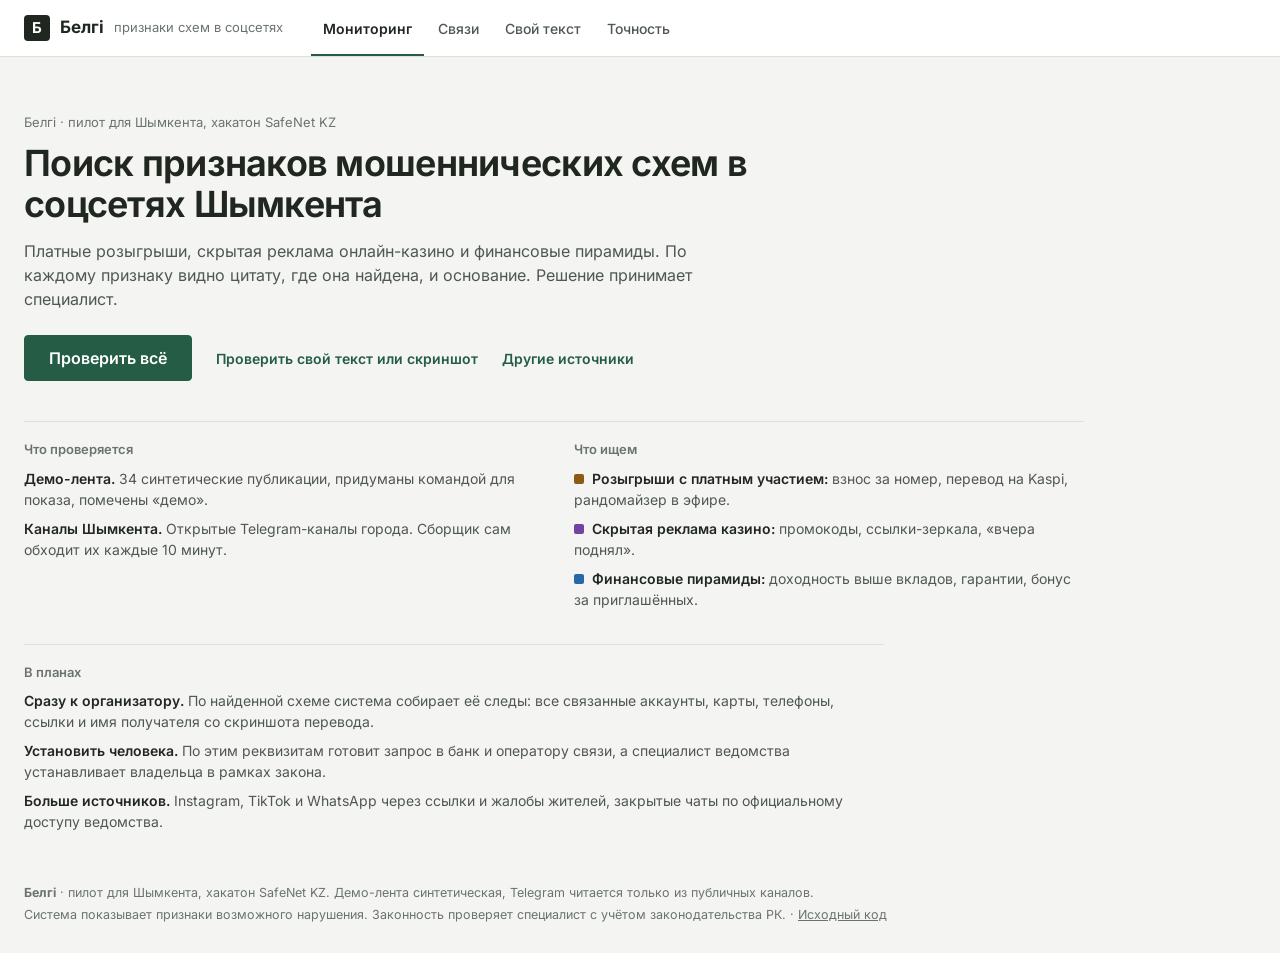
==== commit 32bb0944: "Планы на стартовом экране и в README: от схемы к организатору Co-Authored-By: Claude Opus 5.5 <norep" ====
--- a/web/index.html
+++ b/web/index.html
@@ -51,6 +51,12 @@
           <dd><i class="sw pyramid"></i><b>Финансовые пирамиды:</b> доходность выше вкладов, гарантии, бонус за приглашённых.</dd>
         </dl>
       </div>
+      <dl class="defs plans">
+        <dt>В планах</dt>
+        <dd><b>Сразу к организатору.</b> По найденной схеме система собирает её следы: все связанные аккаунты, карты, телефоны, ссылки и имя получателя со скриншота перевода.</dd>
+        <dd><b>Установить человека.</b> По этим реквизитам готовит запрос в банк и оператору связи, а специалист ведомства устанавливает владельца в рамках закона.</dd>
+        <dd><b>Больше источников.</b> Instagram, TikTok и WhatsApp через ссылки и жалобы жителей, закрытые чаты по официальному доступу ведомства.</dd>
+      </dl>
     </div>
 
     <div class="hidden" id="workspace">
--- a/web/style.css
+++ b/web/style.css
@@ -132,6 +132,7 @@
 .defs dt { font-size: 13px; font-weight: 600; color: var(--muted); margin-bottom: 8px; }
 .defs dd { margin: 0 0 8px; color: var(--text-2); }
 .defs dd b { color: var(--text); font-weight: 600; }
+.defs.plans { margin-top: 26px; padding-top: 18px; border-top: 1px solid var(--line); max-width: 860px; }
 .sw { display: inline-block; width: 10px; height: 10px; border-radius: 2px; margin-right: 8px; vertical-align: 0; }
 .sw.lottery { background: var(--lottery); } .sw.casino { background: var(--casino); } .sw.pyramid { background: var(--pyramid); }
 
@@ -243,7 +244,9 @@
 .who b { font-size: 16px; margin-right: 8px; }
 .who .muted { margin-right: 8px; }
 .sub2 { color: var(--muted); font-size: 12.5px; margin-top: 2px; }
-.src { white-space: nowrap; font-weight: 600; text-decoration: none; font-size: 13px; }
+.src { white-space: nowrap; font-weight: 600; text-decoration: none; font-size: 13px; flex: none; }
+.btn.src { color: var(--action); border-color: var(--action); }
+.btn.src:hover { background: var(--action-soft); }
 .verdict { display: grid; grid-template-columns: auto 1fr; gap: 20px; margin-top: 14px; padding: 14px 0; border-top: 1px solid var(--line); border-bottom: 1px solid var(--line); }
 .vscore b { display: block; font-size: 52px; font-weight: 700; line-height: 1; letter-spacing: -.03em; font-variant-numeric: tabular-nums; }
 .vscore span { color: var(--muted); font-size: 12.5px; }
@@ -285,6 +288,13 @@
 .feat.lottery .quotes li { border-left-color: var(--lottery); } .feat.casino .quotes li { border-left-color: var(--casino); }
 .feat.pyramid .quotes li { border-left-color: var(--pyramid); } .feat.counter .quotes li { border-left-color: var(--ok); }
 .quotes q { quotes: "«" "»"; word-break: break-word; }
+.jump { display: flex; justify-content: space-between; gap: 12px; width: 100%; border: 0; background: none; padding: 0; text-align: left; cursor: pointer; }
+.jump:hover q { text-decoration: underline; text-decoration-color: var(--line-strong); }
+.jump:hover .src-tag { color: var(--action); }
+mark.ping, .post.ping, .tr.ping { animation: ping 1.6s ease-out; }
+@keyframes ping { 0%, 35% { outline: 3px solid var(--action); outline-offset: 2px; } 100% { outline: 3px solid transparent; outline-offset: 2px; } }
+.srclink { margin-left: auto; font-weight: 600; text-decoration: none; white-space: nowrap; }
+.srclink:hover { text-decoration: underline; }
 .src-tag { color: var(--muted); font-size: 12px; white-space: nowrap; }
 .det { margin-top: 6px; color: var(--text-2); font-size: 13px; }
 .norm { margin-top: 6px; color: var(--muted); font-size: 12.5px; }
@@ -413,6 +423,8 @@
   .runhead { flex-wrap: wrap; }
   .runhead .btn { width: 100%; }
   .lines .ract, .colact .ract { padding: 10px 0; }
+  .srclink { padding: 8px 0 8px 8px; margin: -8px 0; }
+  .jump { padding: 6px 0; }
   .more summary { padding: 10px 0; }
   label.check { min-height: 44px; }
   .seg button { padding: 10px 10px; flex: 1; }
@@ -429,7 +441,8 @@
   .calcs { flex-direction: column; }
   .calc + .calc { border-left: 0; border-top: 1px solid var(--line); }
   .shot { grid-template-columns: 1fr; }
-  .chead .src { padding: 10px 0 10px 10px; }
+  .chead { flex-direction: column; }
+  .chead .btn.src { width: 100%; }
   .cact { position: static; display: grid; grid-template-columns: repeat(3, 1fr); gap: 6px; padding: 10px 12px; }
   .cact .dec, .cact .fb { grid-column: 1 / -1; }
   .cact .btn { padding: 0 4px; font-size: 13px; white-space: normal; text-align: center; }
